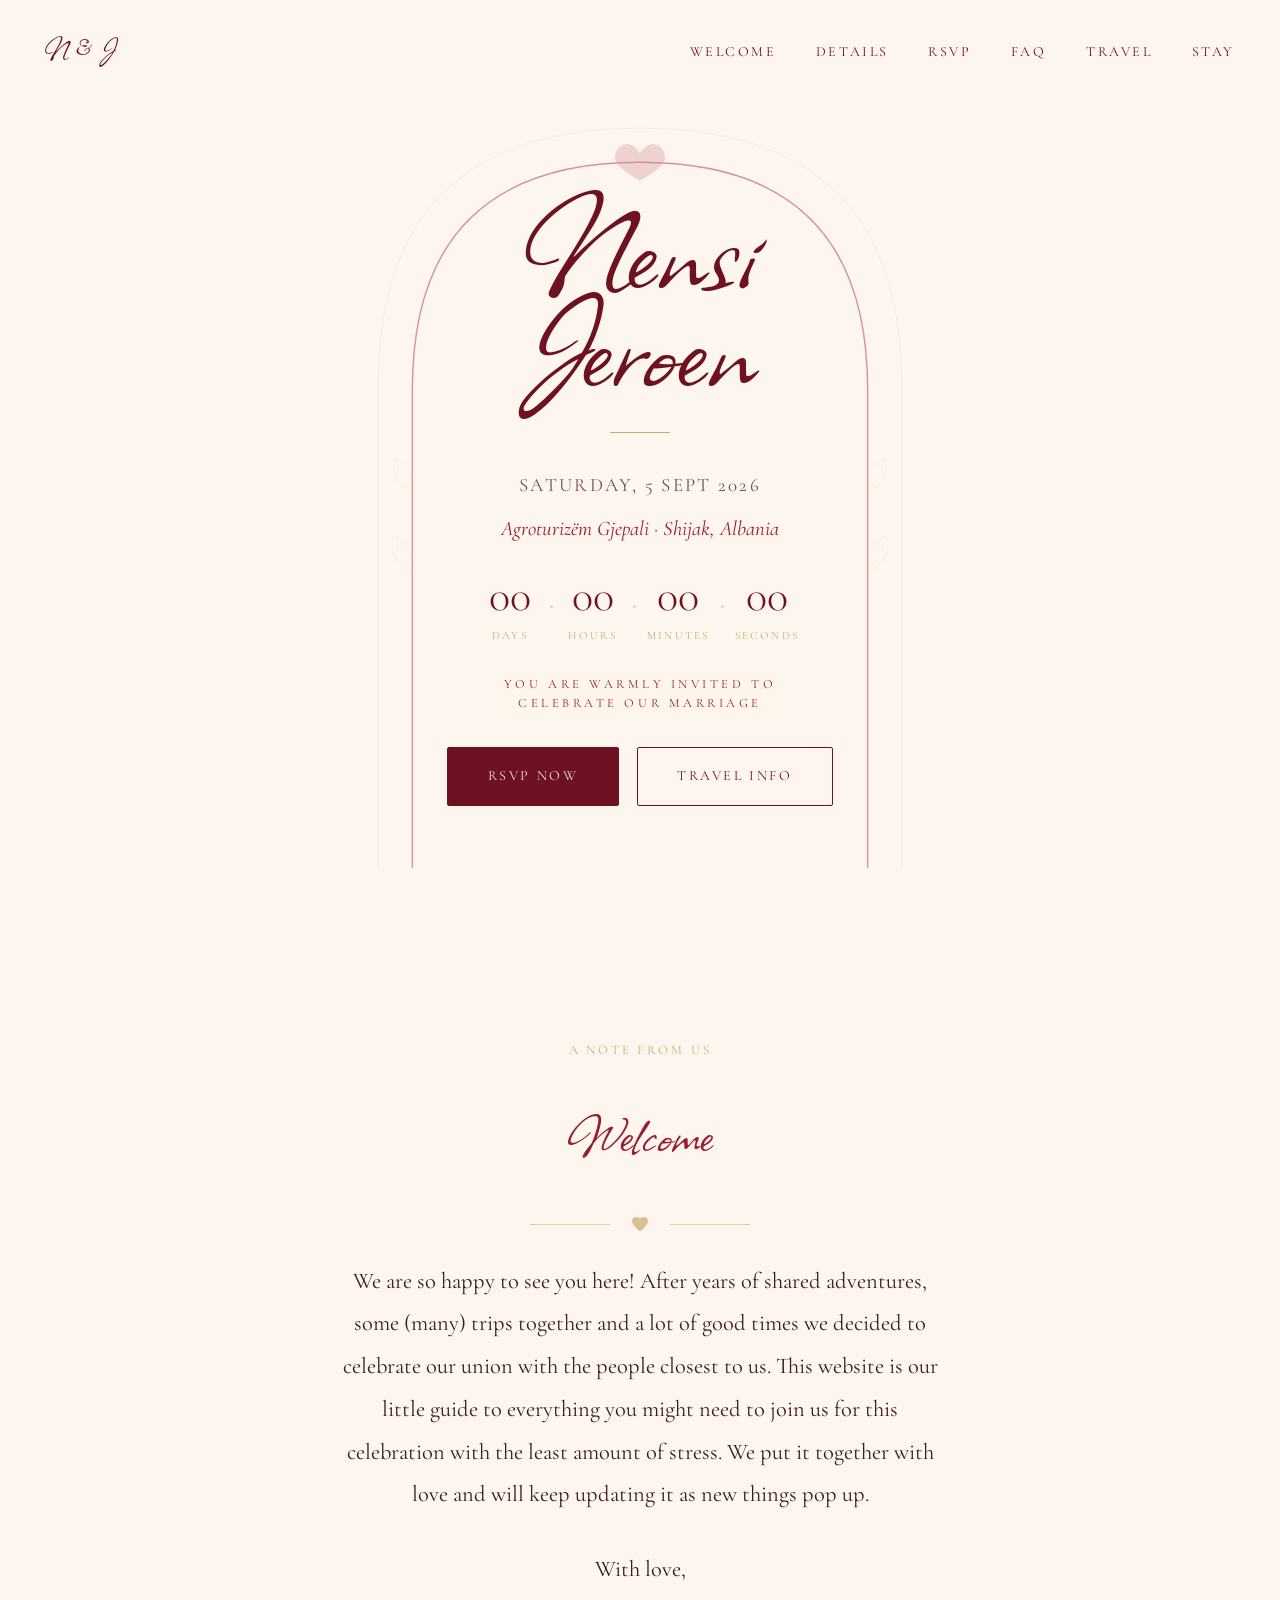
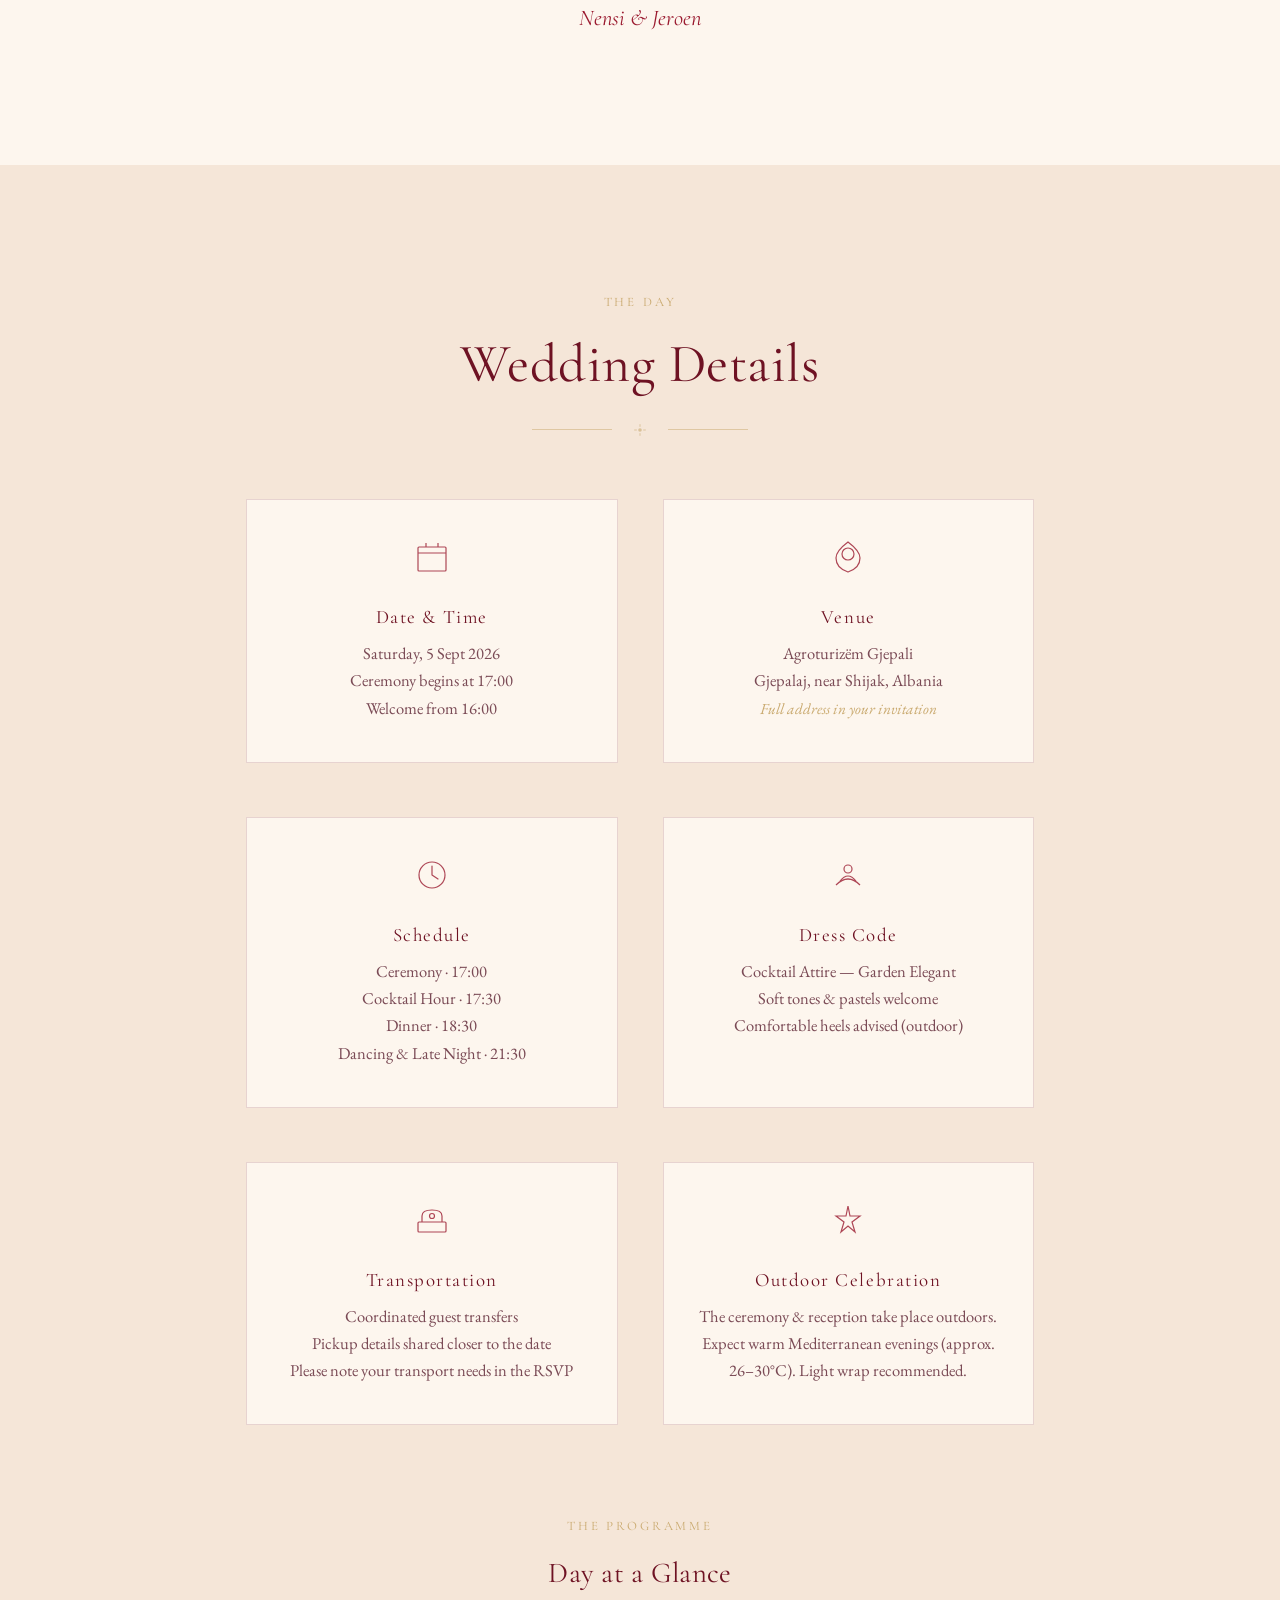
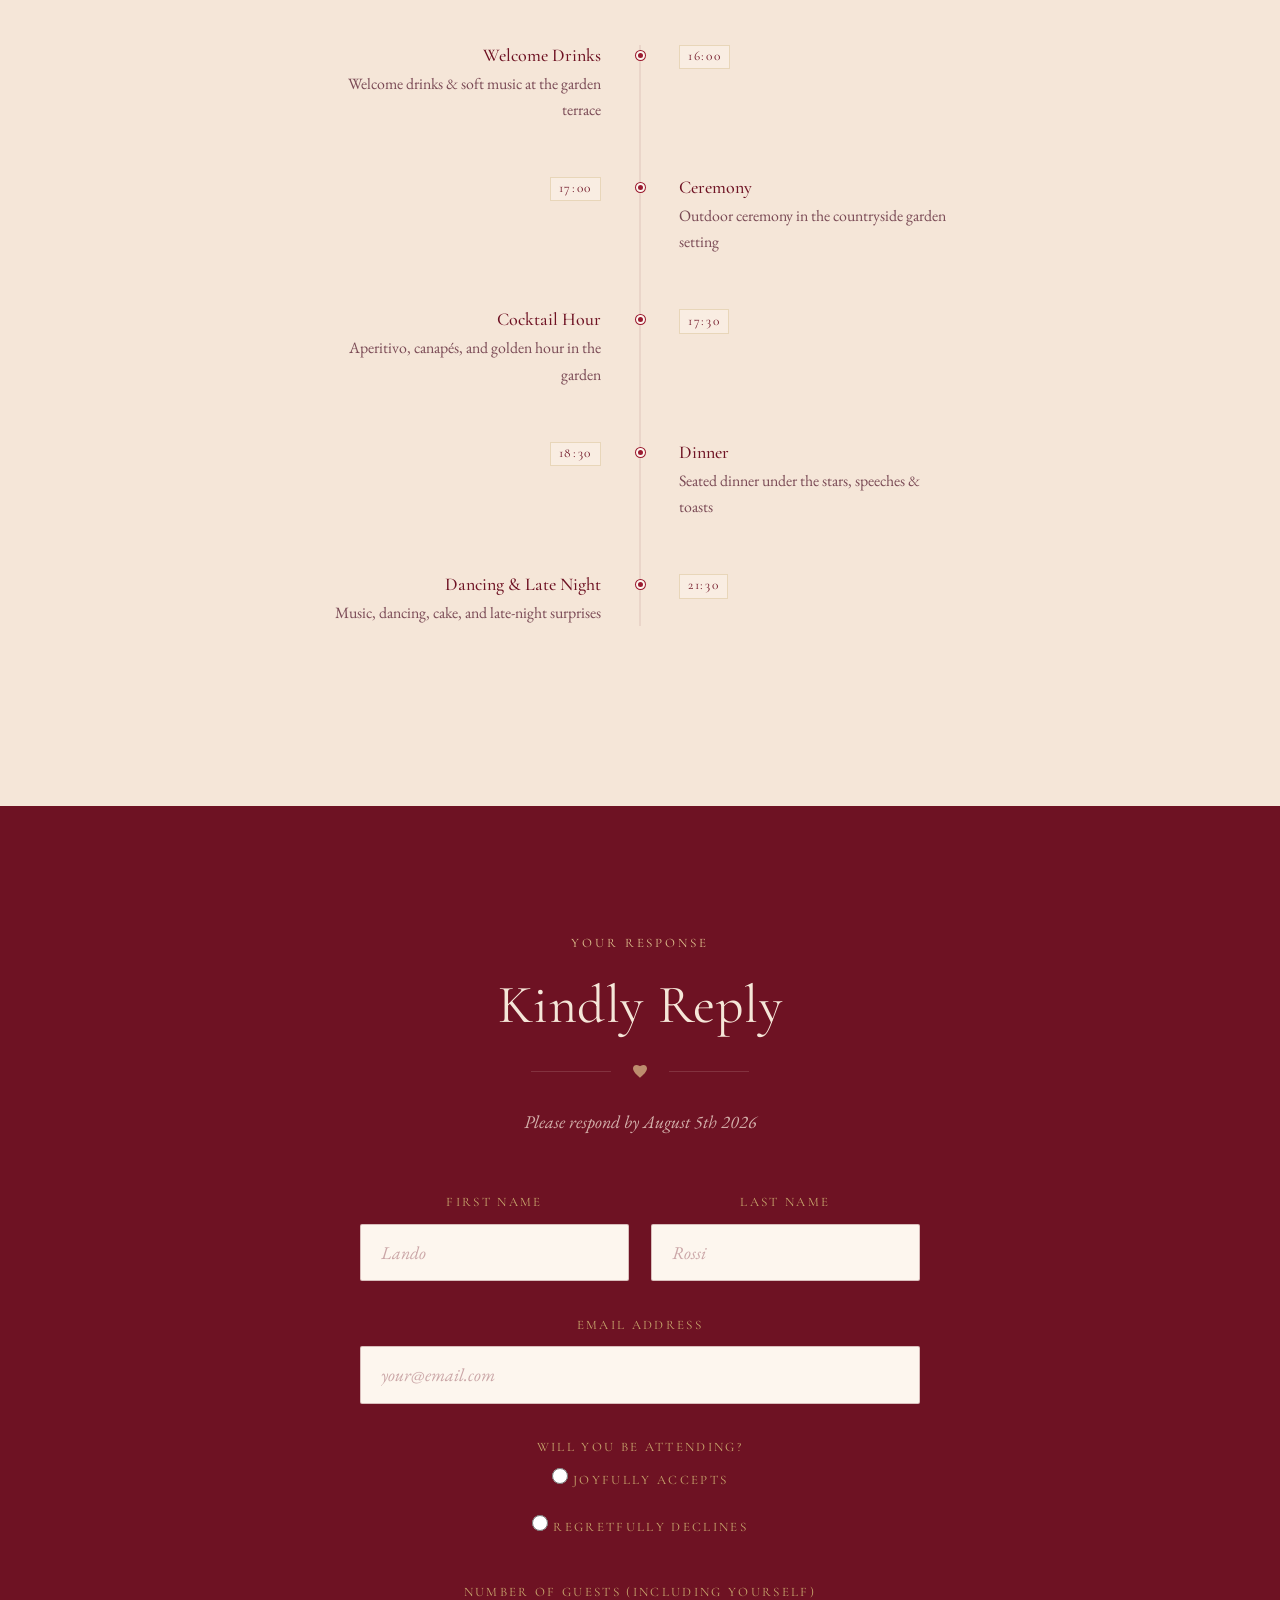
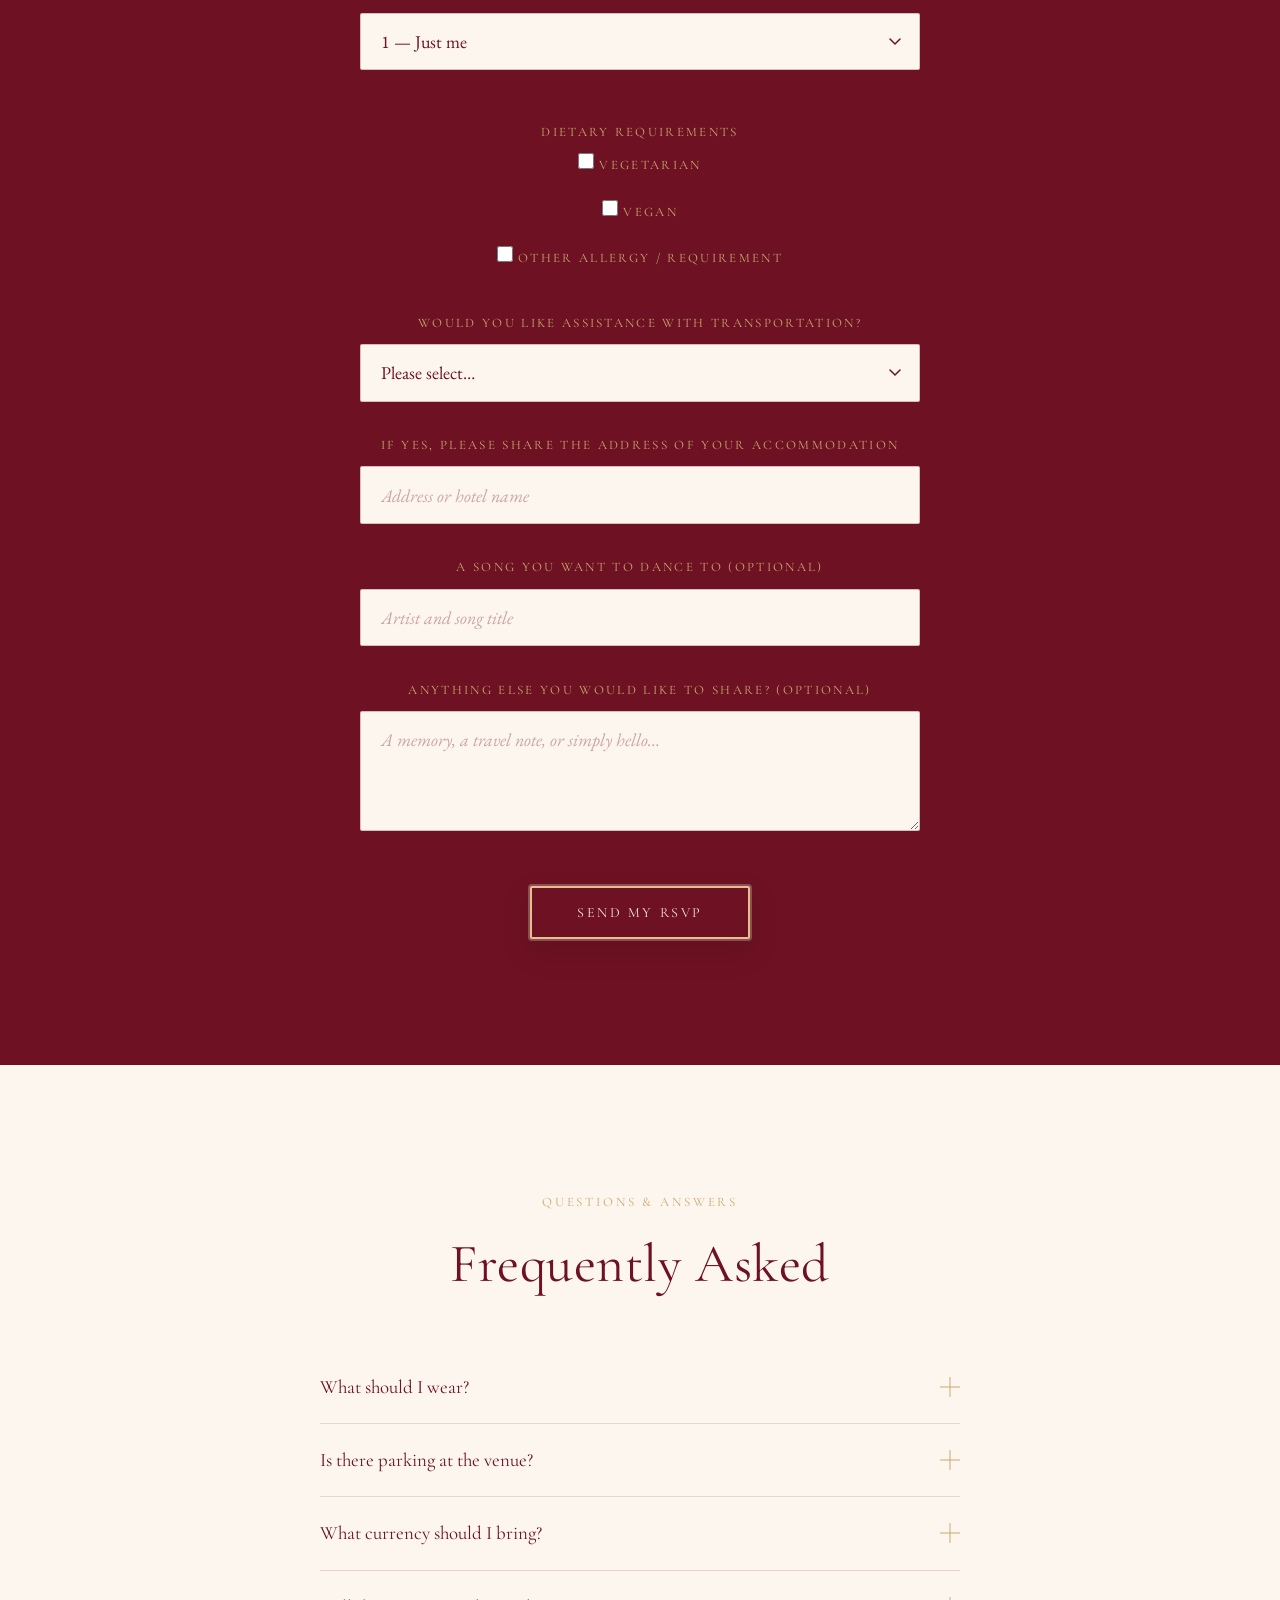
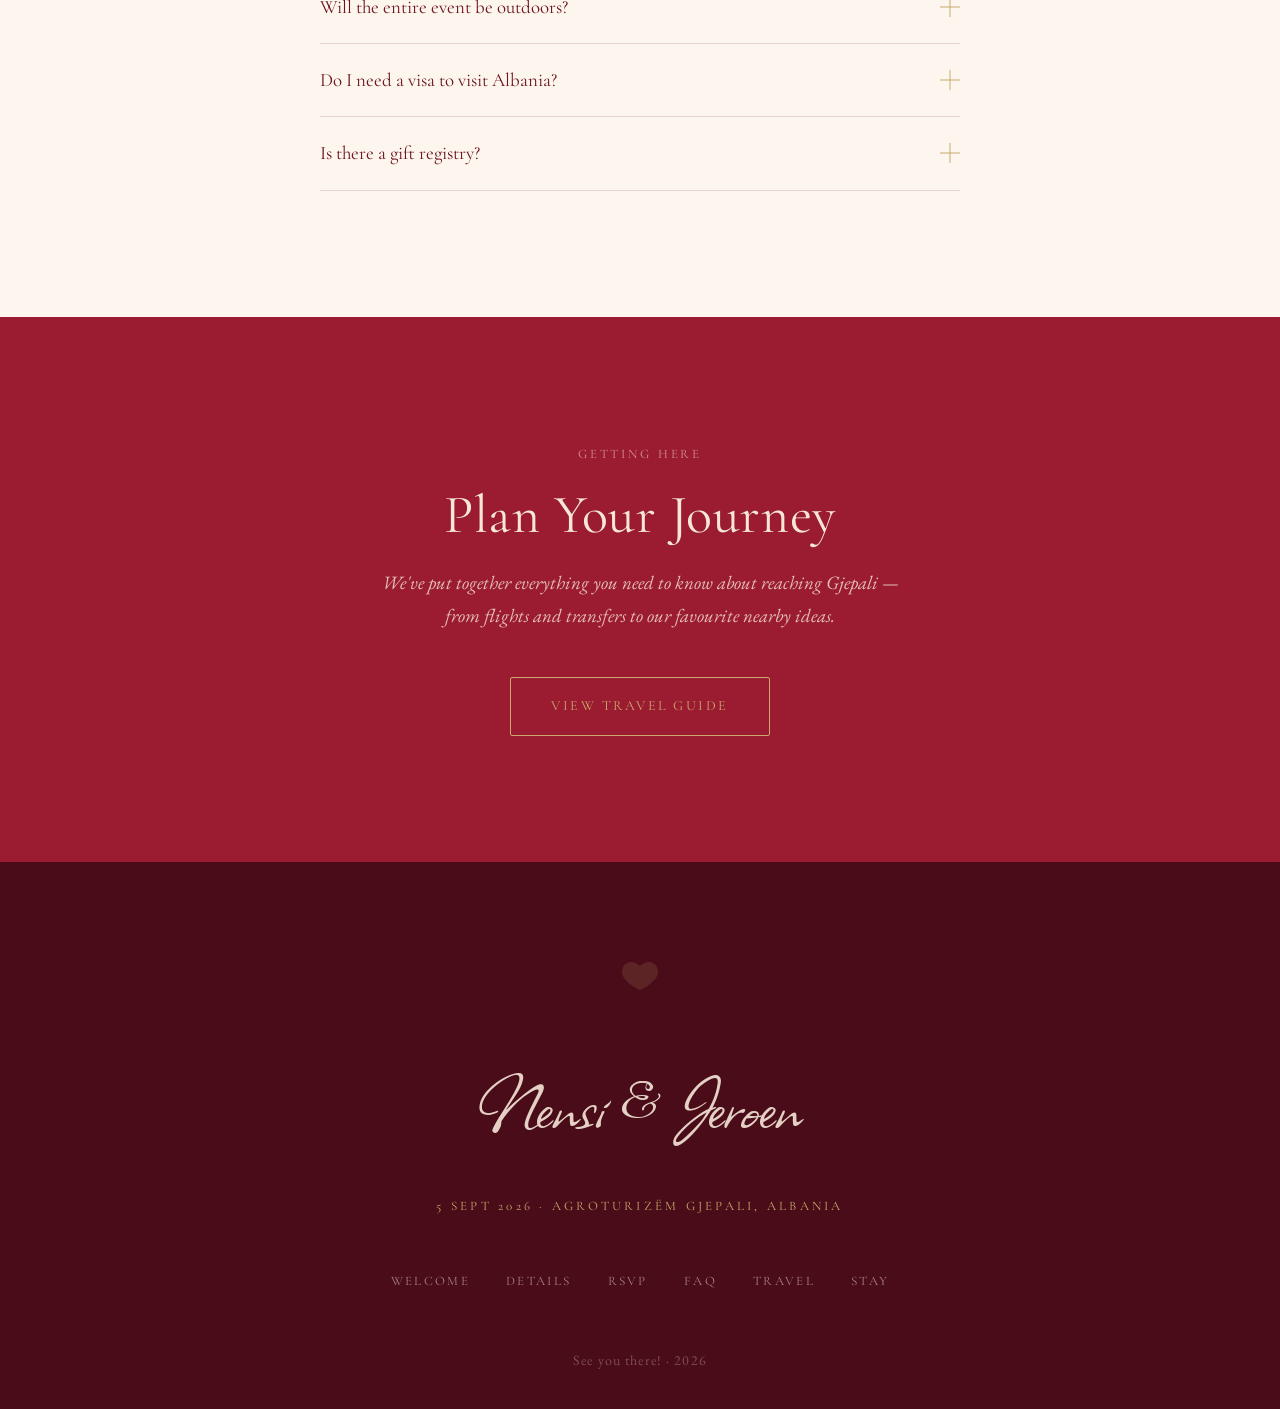
==== index.html @ d5e6b6dd "form changes" ====
<!DOCTYPE html>
<html lang="en">
<head>
  <meta charset="UTF-8">
  <meta name="viewport" content="width=device-width, initial-scale=1.0">
  <title>Nensi & Jeroen — 5 Sept 2026 · Agroturizëm Gjepali, Albania</title>
  <meta name="description" content="Join us to celebrate the wedding of Nensi and Jeroen at Agroturizëm Gjepali in Albania.">
  <link rel="stylesheet" href="styles/main.css">
  <link rel="preconnect" href="https://fonts.googleapis.com">
  <link rel="preconnect" href="https://fonts.gstatic.com" crossorigin>
</head>
<body>

  <!-- ======================================================
       NAVIGATION
  ====================================================== -->
  <nav class="site-nav" role="navigation" aria-label="Main navigation">
    <a href="#hero" class="nav-monogram" aria-label="Home">N & J</a>
    <ul class="nav-links">
      <li><a href="#welcome">Welcome</a></li>
      <li><a href="#details">Details</a></li>
      <li><a href="#rsvp">RSVP</a></li>
      <li><a href="#faq">FAQ</a></li>
      <li><a href="pages/travel.html">Travel</a></li>
      <li><a href="pages/accommodation.html">Stay</a></li>
    </ul>
    <button class="nav-toggle" aria-label="Toggle menu" aria-expanded="false">
      <span></span><span></span><span></span>
    </button>
  </nav>


  <!-- ======================================================
       HERO
  ====================================================== -->
  <section class="hero" id="hero">
    <!-- Arch SVG -->
    <svg class="hero-arch" viewBox="0 0 520 680" fill="none" xmlns="http://www.w3.org/2000/svg" aria-hidden="true">
      <path d="M60 680 L60 260 Q60 60 260 60 Q460 60 460 260 L460 680" stroke="#9B1B30" stroke-width="1.2" fill="none"/>
      <path d="M30 680 L30 255 Q30 30 260 30 Q490 30 490 255 L490 680" stroke="#C9A96E" stroke-width="0.6" fill="none" opacity="0.4"/>
      <!-- small hearts -->
      <g opacity="0.35" fill="#9B1B30">
        <path d="M260 52 C260 52 255 44 249 44 C243 44 238 49.5 238 55.5 C238 65 260 76 260 76 C260 76 282 65 282 55.5 C282 49.5 277 44 271 44 C265 44 260 52 260 52Z"/>
      </g>
      <!-- leaf accents -->
      <g opacity="0.2" stroke="#C9A96E" stroke-width="0.8" fill="none">
        <path d="M60 350 Q40 340 45 320 Q65 330 60 350Z"/>
        <path d="M460 350 Q480 340 475 320 Q455 330 460 350Z"/>
        <path d="M60 420 Q38 410 43 388 Q65 398 60 420Z"/>
        <path d="M460 420 Q482 410 477 388 Q455 398 460 420Z"/>
      </g>
    </svg>

    <div class="hero-content">
      <h1 class="hero-names">
        <span>Nensi</span>
        <span>Jeroen</span>
      </h1>

      <div class="hero-divider"></div>

      <p class="hero-date">Saturday, 5 Sept 2026</p>
      <p class="hero-location">Agroturizëm Gjepali · Shijak, Albania</p>

      <div class="countdown" aria-label="Countdown to wedding">
        <div class="countdown-unit">
          <span class="countdown-number" id="cd-days">--</span>
          <span class="countdown-label">Days</span>
        </div>
        <span class="countdown-sep" aria-hidden="true">·</span>
        <div class="countdown-unit">
          <span class="countdown-number" id="cd-hours">--</span>
          <span class="countdown-label">Hours</span>
        </div>
        <span class="countdown-sep" aria-hidden="true">·</span>
        <div class="countdown-unit">
          <span class="countdown-number" id="cd-minutes">--</span>
          <span class="countdown-label">Minutes</span>
        </div>
        <span class="countdown-sep" aria-hidden="true">·</span>
        <div class="countdown-unit">
          <span class="countdown-number" id="cd-seconds">--</span>
          <span class="countdown-label">Seconds</span>
        </div>
      </div>

      <p class="hero-eyebrow hero-invitation">You are warmly invited to<br>celebrate our marriage</p>

      <div class="btn-group">
        <a href="#rsvp" class="btn btn--primary">RSVP Now</a>
        <a href="pages/travel.html" class="btn">Travel Info</a>
      </div>
    </div>
  </section>


  <!-- ======================================================
       WELCOME
  ====================================================== -->
  <section class="section centered" id="welcome">
    <div class="container">
      <div class="fade-in">
        <span class="section-label">A note from us</span>
        <span class="welcome-script">Welcome</span>

        <div class="ornament-divider" aria-hidden="true">
          <span class="ornament-line"></span>
          <svg class="ornament-icon" width="16" height="16" viewBox="0 0 16 16" fill="currentColor">
            <path d="M8 1.5C8 1.5 6.5 0 4 0C1.5 0 0 2 0 4C0 8.5 8 14.5 8 14.5C8 14.5 16 8.5 16 4C16 2 14.5 0 12 0C9.5 0 8 1.5 8 1.5Z"/>
          </svg>
          <span class="ornament-line"></span>
        </div>

        <p class="welcome-text">
          We are so happy to see you here! After years of shared adventures, some (many) trips together and a lot of good times we decided to celebrate our union with the people closest to us. This website is our little guide to everything you might need to join us for this celebration with the least amount of stress. We put it together with love and will keep updating it as new things pop up.
        </p>
        <p class="welcome-signoff">
          With love,
        </p>
        <p class="welcome-signature">
          Nensi & Jeroen
        </p>
      </div>
    </div>
  </section>


  <!-- ======================================================
       WEDDING DETAILS
  ====================================================== -->
  <section class="section section--ivory" id="details">
    <div class="container">
      <div class="centered fade-in section-heading">
        <span class="section-label">The Day</span>
        <h2>Wedding Details</h2>
        <div class="ornament-divider" aria-hidden="true">
          <span class="ornament-line"></span>
          <svg class="ornament-icon" width="12" height="12" viewBox="0 0 20 20" fill="currentColor" style="opacity:0.6">
            <circle cx="10" cy="10" r="3"/>
            <path d="M10 1 L10 4 M10 16 L10 19 M1 10 L4 10 M16 10 L19 10" stroke="currentColor" stroke-width="1.5" fill="none" stroke-linecap="round"/>
          </svg>
          <span class="ornament-line"></span>
        </div>
      </div>

      <!-- Detail Cards -->
      <div class="details-grid fade-in">

        <div class="detail-card">
          <svg class="detail-icon" width="36" height="36" viewBox="0 0 36 36" fill="none" stroke="currentColor" stroke-width="1.2" aria-hidden="true">
            <rect x="4" y="8" width="28" height="24" rx="1"/>
            <path d="M4 14h28M12 4v4M24 4v4"/>
          </svg>
          <h3>Date & Time</h3>
          <p>Saturday, 5 Sept 2026<br>Ceremony begins at 17:00<br>Welcome from 16:00</p>
        </div>

        <div class="detail-card">
          <svg class="detail-icon" width="36" height="36" viewBox="0 0 36 36" fill="none" stroke="currentColor" stroke-width="1.2" aria-hidden="true">
            <circle cx="18" cy="15" r="6"/>
            <path d="M18 3 Q30 12 30 19 Q30 29 18 33 Q6 29 6 19 Q6 12 18 3Z"/>
          </svg>
          <h3>Venue</h3>
          <p>Agroturizëm Gjepali<br>Gjepalaj, near Shijak, Albania<br><em style="font-size:0.85rem; color:var(--gold)">Full address in your invitation</em></p>
        </div>

        <div class="detail-card">
          <svg class="detail-icon" width="36" height="36" viewBox="0 0 36 36" fill="none" stroke="currentColor" stroke-width="1.2" aria-hidden="true">
            <circle cx="18" cy="18" r="13"/>
            <path d="M18 9 L18 18 L24 22" stroke-linecap="round" stroke-linejoin="round"/>
          </svg>
          <h3>Schedule</h3>
          <p>Ceremony · 17:00<br>Cocktail Hour · 17:30<br>Dinner · 18:30<br>Dancing & Late Night · 21:30</p>
        </div>

        <div class="detail-card">
          <svg class="detail-icon" width="36" height="36" viewBox="0 0 36 36" fill="none" stroke="currentColor" stroke-width="1.2" aria-hidden="true">
            <path d="M6 28 Q18 16 30 28"/>
            <path d="M10 24 Q18 14 26 24"/>
            <circle cx="18" cy="12" r="4"/>
          </svg>
          <h3>Dress Code</h3>
          <p>Cocktail Attire — Garden Elegant<br>Soft tones & pastels welcome<br>Comfortable heels advised (outdoor)</p>
        </div>

        <div class="detail-card">
          <svg class="detail-icon" width="36" height="36" viewBox="0 0 36 36" fill="none" stroke="currentColor" stroke-width="1.2" aria-hidden="true">
            <rect x="4" y="20" width="28" height="10" rx="1"/>
            <path d="M8 20 L8 14 Q8 8 18 8 Q28 8 28 14 L28 20"/>
            <circle cx="18" cy="14" r="2.5"/>
          </svg>
          <h3>Transportation</h3>
          <p>Coordinated guest transfers<br>Pickup details shared closer to the date<br>Please note your transport needs in the RSVP</p>
        </div>

        <div class="detail-card">
          <svg class="detail-icon" width="36" height="36" viewBox="0 0 36 36" fill="none" stroke="currentColor" stroke-width="1.2" aria-hidden="true">
            <path d="M18 4 L20 14 L30 14 L22 20 L25 30 L18 24 L11 30 L14 20 L6 14 L16 14Z"/>
          </svg>
          <h3>Outdoor Celebration</h3>
          <p>The ceremony & reception take place outdoors. Expect warm Mediterranean evenings (approx. 26–30°C). Light wrap recommended.</p>
        </div>

      </div>

      <!-- Timeline -->
      <div class="fade-in" style="margin-top: 5rem;">
        <div class="centered" style="margin-bottom: 1rem;">
          <span class="section-label">The Programme</span>
          <h3 style="font-size: 1.6rem;">Day at a Glance</h3>
        </div>

        <div class="timeline">
          <div class="timeline-item timeline-item--left">
            <div class="timeline-body">
              <p class="timeline-event">Welcome Drinks</p>
              <p class="timeline-desc">Welcome drinks & soft music at the garden terrace</p>
            </div>
            <div class="timeline-dot" aria-hidden="true"></div>
            <time class="timeline-time" datetime="16:00">16:00</time>
          </div>

          <div class="timeline-item timeline-item--right">
            <time class="timeline-time" datetime="17:00">17:00</time>
            <div class="timeline-dot" aria-hidden="true"></div>
            <div class="timeline-body">
              <p class="timeline-event">Ceremony</p>
              <p class="timeline-desc">Outdoor ceremony in the countryside garden setting</p>
            </div>
          </div>

          <div class="timeline-item timeline-item--left">
            <div class="timeline-body">
              <p class="timeline-event">Cocktail Hour</p>
              <p class="timeline-desc">Aperitivo, canapés, and golden hour in the garden</p>
            </div>
            <div class="timeline-dot" aria-hidden="true"></div>
            <time class="timeline-time" datetime="17:30">17:30</time>
          </div>

          <div class="timeline-item timeline-item--right">
            <time class="timeline-time" datetime="18:30">18:30</time>
            <div class="timeline-dot" aria-hidden="true"></div>
            <div class="timeline-body">
              <p class="timeline-event">Dinner</p>
              <p class="timeline-desc">Seated dinner under the stars, speeches & toasts</p>
            </div>
          </div>

          <div class="timeline-item timeline-item--left">
            <div class="timeline-body">
              <p class="timeline-event">Dancing & Late Night</p>
              <p class="timeline-desc">Music, dancing, cake, and late-night surprises</p>
            </div>
            <div class="timeline-dot" aria-hidden="true"></div>
            <time class="timeline-time" datetime="21:30">21:30</time>
          </div>
        </div>
      </div>
    </div>
  </section>


  <!-- ======================================================
       RSVP
  ====================================================== -->
  <section class="section section--wine centered" id="rsvp">
    <div class="container">
      <div class="fade-in">
        <span class="section-label">Your Response</span>
        <h2 style="color:var(--champagne); font-size: clamp(1.9rem, 5vw, 3rem);">Kindly Reply</h2>
        <div class="ornament-divider" aria-hidden="true">
          <span class="ornament-line" style="background:rgba(245,230,216,0.3)"></span>
          <svg class="ornament-icon" style="color:var(--gold-light)" width="14" height="14" viewBox="0 0 16 16" fill="currentColor">
            <path d="M8 1.5C8 1.5 6.5 0 4 0C1.5 0 0 2 0 4C0 8.5 8 14.5 8 14.5C8 14.5 16 8.5 16 4C16 2 14.5 0 12 0C9.5 0 8 1.5 8 1.5Z"/>
          </svg>
          <span class="ornament-line" style="background:rgba(245,230,216,0.3)"></span>
        </div>
        <p style="color:rgba(245,230,216,0.75); font-style:italic; margin-bottom: 0.5rem;">Please respond by August 5th 2026</p>
      </div>

      <form class="rsvp-form" id="rsvp-form" name="rsvp" method="POST" action="/" data-netlify="true" netlify-honeypot="bot-field" novalidate>
        <input type="hidden" name="form-name" value="rsvp">
        <p class="visually-hidden" aria-hidden="true">
          <label>Do not fill this out if you are human: <input name="bot-field" tabindex="-1" autocomplete="off"></label>
        </p>

        <div class="form-row fade-in">
          <div class="form-group">
            <label for="first-name">First Name</label>
            <input class="form-control" type="text" id="first-name" name="first_name" placeholder="Lando" required>
          </div>
          <div class="form-group">
            <label for="last-name">Last Name</label>
            <input class="form-control" type="text" id="last-name" name="last_name" placeholder="Rossi" required>
          </div>
        </div>

        <div class="form-group fade-in">
          <label for="email">Email Address</label>
          <input class="form-control" type="email" id="email" name="email" placeholder="your@email.com" required>
        </div>

        <div class="form-group fade-in">
          <label>Will you be attending?</label>
          <div class="radio-group">
            <label class="radio-label">
              <input type="radio" name="attendance" value="yes" required>
              Joyfully accepts
            </label>
            <label class="radio-label">
              <input type="radio" name="attendance" value="no">
              Regretfully declines
            </label>
          </div>
        </div>

        <div class="form-group fade-in">
          <label for="guests">Number of Guests (including yourself)</label>
          <select class="form-control" id="guests" name="guests">
            <option value="1">1 — Just me</option>
            <option value="2">2 — Myself plus one</option>
            <option value="3">3 guests</option>
            <option value="4">4 guests</option>
            <option value="5">5 guests</option>
            <option value="6">6 guests</option>
          </select>
          <div class="conditional-fields" id="additional-guests" aria-live="polite">
            <div class="conditional-field" data-additional-guest="1" hidden>
              <label for="additional-guest-1">Additional Guest 1 Name</label>
              <input class="form-control" type="text" id="additional-guest-1" name="additional_guest_1" placeholder="Guest 1 full name" disabled>
            </div>
            <div class="conditional-field" data-additional-guest="2" hidden>
              <label for="additional-guest-2">Additional Guest 2 Name</label>
              <input class="form-control" type="text" id="additional-guest-2" name="additional_guest_2" placeholder="Guest 2 full name" disabled>
            </div>
            <div class="conditional-field" data-additional-guest="3" hidden>
              <label for="additional-guest-3">Additional Guest 3 Name</label>
              <input class="form-control" type="text" id="additional-guest-3" name="additional_guest_3" placeholder="Guest 3 full name" disabled>
            </div>
            <div class="conditional-field" data-additional-guest="4" hidden>
              <label for="additional-guest-4">Additional Guest 4 Name</label>
              <input class="form-control" type="text" id="additional-guest-4" name="additional_guest_4" placeholder="Guest 4 full name" disabled>
            </div>
            <div class="conditional-field" data-additional-guest="5" hidden>
              <label for="additional-guest-5">Additional Guest 5 Name</label>
              <input class="form-control" type="text" id="additional-guest-5" name="additional_guest_5" placeholder="Guest 5 full name" disabled>
            </div>
          </div>
        </div>

        <div class="form-group fade-in">
          <label>Dietary Requirements</label>
          <div class="checkbox-group">
            <label class="checkbox-label">
              <input type="checkbox" name="diet" value="vegetarian">
              Vegetarian
            </label>
            <label class="checkbox-label">
              <input type="checkbox" name="diet" value="vegan">
              Vegan
            </label>
            <label class="checkbox-label">
              <input type="checkbox" name="diet" value="other">
              Other allergy / requirement
            </label>
          </div>
          <div class="conditional-fields" id="diet-other-details" hidden>
            <label for="diet-other">Please specify</label>
            <input class="form-control" type="text" id="diet-other" name="diet_other" placeholder="Tell us what we should know" disabled>
          </div>
        </div>

        <div class="form-group fade-in">
          <label for="transport">Would you like assistance with transportation?</label>
          <select class="form-control" id="transport" name="transport">
            <option value="">Please select…</option>
            <option value="yes_both">Yes — both ways</option>
            <option value="yes_to">To venue only</option>
            <option value="yes_from">From venue only</option>
            <option value="no">No, I'll arrange my own</option>
          </select>
        </div>

        <div class="form-group fade-in">
          <label for="accommodation">If Yes, please share the address of your accommodation</label>
          <input class="form-control" type="text" id="accommodation" name="accommodation" placeholder="Address or hotel name">
        </div>

        <div class="form-group fade-in">
          <label for="song-request">A song you want to dance to (optional)</label>
          <input class="form-control" type="text" id="song-request" name="song_request" placeholder="Artist and song title">
        </div>

        <div class="form-group fade-in">
          <label for="message">Anything else you would like to share? (optional)</label>
          <textarea class="form-control" id="message" name="message" placeholder="A memory, a travel note, or simply hello…"></textarea>
        </div>

        <div class="form-submit fade-in">
          <button type="submit" class="btn btn--primary rsvp-submit-button" style="min-width: 220px;">Send My RSVP</button>
        </div>

      </form>

      <!-- Success state -->
      <div class="form-success" id="rsvp-success">
        <span class="script-heading" style="font-size:3rem; display:block; margin-bottom:0.5rem; color:var(--champagne);">Thank you</span>
        <p id="rsvp-success-message" style="color:rgba(245,230,216,0.8); font-size:1.1rem;">We've received your RSVP and cannot wait to celebrate with you. See you in September!</p>
        <div class="ornament-divider" aria-hidden="true" style="margin-top:1.5rem;">
          <span class="ornament-line" style="background:rgba(245,230,216,0.3)"></span>
          <svg style="color:var(--gold-light)" width="14" height="14" viewBox="0 0 16 16" fill="currentColor">
            <path d="M8 1.5C8 1.5 6.5 0 4 0C1.5 0 0 2 0 4C0 8.5 8 14.5 8 14.5C8 14.5 16 8.5 16 4C16 2 14.5 0 12 0C9.5 0 8 1.5 8 1.5Z"/>
          </svg>
          <span class="ornament-line" style="background:rgba(245,230,216,0.3)"></span>
        </div>
      </div>

    </div>
  </section>


  <!-- ======================================================
       FAQ
  ====================================================== -->
  <section class="section centered" id="faq">
    <div class="container">
      <div class="fade-in section-heading">
        <span class="section-label">Questions & Answers</span>
        <h2>Frequently Asked</h2>
      </div>

      <div class="faq-list fade-in" style="text-align:left;">

        <div class="faq-item">
          <button class="faq-question" aria-expanded="false">
            What should I wear?
            <span class="faq-icon" aria-hidden="true"></span>
          </button>
          <div class="faq-answer" aria-hidden="true">
            <p class="faq-answer-inner">
              We want everyone to feel comfortable and like themselves, so please wear whatever makes you happy! Most of the celebration will be outdoors on <strong>grass</strong>, so we recommend keeping that in mind when choosing your outfit and shoes.
            </p>
          </div>
        </div>

        <div class="faq-item">
          <button class="faq-question" aria-expanded="false">
            Is there parking at the venue?
            <span class="faq-icon" aria-hidden="true"></span>
          </button>
          <div class="faq-answer" aria-hidden="true">
            <p class="faq-answer-inner">
              Agroturizem Gjepali is located just outside the city, with plenty of space and easy parking available for anyone planning to drive. If you'd rather relax and fully enjoy the celebration without worrying about transportation, simply share where you'll be staying and we'll be happy to help coordinate transport for you.
            </p>
          </div>
        </div>

        <div class="faq-item">
          <button class="faq-question" aria-expanded="false">
            What currency should I bring?
            <span class="faq-icon" aria-hidden="true"></span>
          </button>
          <div class="faq-answer" aria-hidden="true">
            <p class="faq-answer-inner">
              Albania uses the Albanian Lek (ALL). Euros are accepted in many tourist-facing places, but Lek is preferred and usually simpler. Cards are common in hotels and larger restaurants in Durrës and Tirana, while smaller places may prefer cash.
            </p>
          </div>
        </div>

        <div class="faq-item">
          <button class="faq-question" aria-expanded="false">
            Will the entire event be outdoors?
            <span class="faq-icon" aria-hidden="true"></span>
          </button>
          <div class="faq-answer" aria-hidden="true">
            <p class="faq-answer-inner">
              If the weather allows it, the entire event will be held outdoors. In September, evenings are usually warm, but we recommend bringing a light layer.
            </p>
          </div>
        </div>

        <div class="faq-item">
          <button class="faq-question" aria-expanded="false">
            Do I need a visa to visit Albania?
            <span class="faq-icon" aria-hidden="true"></span>
          </button>
          <div class="faq-answer" aria-hidden="true">
            <p class="faq-answer-inner">
              Citizens of EU countries, the UK, the US, Canada, Australia, and many others do not require a visa for short stays in Albania. We recommend checking your country's specific requirements with the Albanian embassy or a reputable travel resource. Visit our <a href="pages/travel.html">travel page</a> for more practical guidance.
            </p>
          </div>
        </div>

        <div class="faq-item">
          <button class="faq-question" aria-expanded="false">
            Is there a gift registry?
            <span class="faq-icon" aria-hidden="true"></span>
          </button>
          <div class="faq-answer" aria-hidden="true">
            <p class="faq-answer-inner">
              Your presence truly is the greatest gift we could ask for, and we are so grateful that you are willing to travel to join us on our day. If you would like to give something, any contribution would go toward our honeymoon to New Zealand. You can use our IBAN: [IBAN to add].
            </p>
          </div>
        </div>

      </div>
    </div>
  </section>


  <!-- ======================================================
       TRAVEL TEASER
  ====================================================== -->
  <section class="section section--pomegranate centered">
    <div class="container fade-in">
      <span class="section-label" style="color:rgba(245,230,216,0.6)">Getting Here</span>
      <h2 style="color:var(--champagne); font-size: clamp(1.9rem, 5vw, 3rem); margin-bottom: 1rem;">Plan Your Journey</h2>
      <p style="color:rgba(245,230,216,0.8); max-width:520px; margin:0 auto 2.5rem; font-style:italic; font-size:1.05rem;">
        We've put together everything you need to know about reaching Gjepali — from flights and transfers to our favourite nearby ideas.
      </p>

      <a href="pages/travel.html" class="btn btn--gold">View Travel Guide</a>
    </div>
  </section>


  <!-- ======================================================
       FOOTER
  ====================================================== -->
  <footer class="site-footer" role="contentinfo">
    <!-- Ornament -->
    <svg class="footer-ornament" width="60" height="60" viewBox="0 0 60 60" fill="none" xmlns="http://www.w3.org/2000/svg" aria-hidden="true">
      <path d="M30 14C30 14 26 10 21 10C16 10 12 14.5 12 20C12 30 30 38 30 38C30 38 48 30 48 20C48 14.5 44 10 39 10C34 10 30 14 30 14Z" fill="currentColor" opacity="0.5"/>
    </svg>

    <p class="footer-names">Nensi & Jeroen</p>
    <p class="footer-date">5 Sept 2026 · Agroturizëm Gjepali, Albania</p>

    <ul class="footer-links">
      <li><a href="#welcome">Welcome</a></li>
      <li><a href="#details">Details</a></li>
      <li><a href="#rsvp">RSVP</a></li>
      <li><a href="#faq">FAQ</a></li>
      <li><a href="pages/travel.html">Travel</a></li>
      <li><a href="pages/accommodation.html">Stay</a></li>
    </ul>

    <p class="footer-copy">See you there! &middot; 2026</p>
  </footer>

  <script src="scripts/main.js"></script>
</body>
</html>
---- styles/main.css ----
/* ============================================================
   WEDDING WEBSITE — MAIN STYLESHEET
   Warm European Editorial Luxury
   ============================================================ */

/* --- Google Fonts Import --- */
@import url('https://fonts.googleapis.com/css2?family=Cormorant+Garamond:ital,wght@0,300;0,400;0,500;0,600;1,300;1,400;1,500&family=EB+Garamond:ital,wght@0,400;0,500;1,400&family=Allison&family=Great+Vibes&display=swap');

/* --- CSS Variables --- */
:root {
  --pomegranate:    #9B1B30;
  --apricot:        #FF9E61;
  --champagne:      #F5E6D8;
  --champagne-dark: #EDD4BE;
  --wine:           #6E1223;
  --wine-deep:      #4A0C18;
  --gold:           #C9A96E;
  --gold-light:     #DFC28E;
  --cream:          #FDF6EE;
  --text-body:      #3D1A22;
  --text-muted:     #7A4A55;
  --divider:        rgba(110, 18, 35, 0.15);

  --font-script:    'Allison', 'Great Vibes', cursive;
  --font-serif:     'Cormorant Garamond', 'EB Garamond', Georgia, serif;
  --font-body:      'EB Garamond', 'Cormorant Garamond', Georgia, serif;

  --max-width:      860px;
  --section-pad:    7rem 2rem;
  --radius-soft:    2px;

  --transition:     all 0.35s cubic-bezier(0.4, 0, 0.2, 1);
}

/* --- Reset & Base --- */
*, *::before, *::after {
  box-sizing: border-box;
  margin: 0;
  padding: 0;
}

html {
  scroll-behavior: smooth;
  font-size: 18px;
}

body {
  font-family: var(--font-body);
  background-color: var(--cream);
  color: var(--text-body);
  line-height: 1.75;
  -webkit-font-smoothing: antialiased;
  overflow-x: hidden;
}

img { max-width: 100%; display: block; }

[hidden] {
  display: none !important;
}

a {
  color: var(--pomegranate);
  text-decoration: none;
  transition: var(--transition);
}
a:hover { color: var(--wine); }

/* --- Scrollbar --- */
::-webkit-scrollbar { width: 6px; }
::-webkit-scrollbar-track { background: var(--champagne); }
::-webkit-scrollbar-thumb { background: var(--gold); border-radius: 3px; }

/* ============================================================
   TYPOGRAPHY
   ============================================================ */

h1, h2, h3, h4, h5 {
  font-family: var(--font-serif);
  font-weight: 400;
  color: var(--wine);
  line-height: 1.2;
  letter-spacing: 0.01em;
}

.script-heading {
  font-family: var(--font-script);
  font-weight: 400;
  color: var(--pomegranate);
  line-height: 1.1;
}

.section-label {
  font-family: var(--font-serif);
  font-size: 0.72rem;
  letter-spacing: 0.22em;
  text-transform: uppercase;
  color: var(--gold);
  display: block;
  margin-bottom: 1rem;
}

p { margin-bottom: 1.1em; }
p:last-child { margin-bottom: 0; }

/* ============================================================
   LAYOUT
   ============================================================ */

.container {
  max-width: var(--max-width);
  margin: 0 auto;
  padding: 0 2rem;
}

.section {
  padding: var(--section-pad);
}

.section--ivory {
  background-color: var(--champagne);
}

.section--wine {
  background-color: var(--wine);
  color: var(--champagne);
}
.section--wine h1,
.section--wine h2,
.section--wine h3,
.section--wine .script-heading {
  color: var(--champagne);
}
.section--wine .section-label {
  color: var(--gold-light);
}
.section--wine p {
  color: rgba(245, 230, 216, 0.85);
}

.section--pomegranate {
  background-color: var(--pomegranate);
  color: var(--champagne);
}

.centered { text-align: center; }

.visually-hidden {
  position: absolute;
  width: 1px;
  height: 1px;
  padding: 0;
  margin: -1px;
  overflow: hidden;
  clip: rect(0, 0, 0, 0);
  white-space: nowrap;
  border: 0;
}

/* ============================================================
   NAVIGATION
   ============================================================ */

.site-nav {
  position: fixed;
  top: 0; left: 0; right: 0;
  z-index: 100;
  padding: 1.2rem 2.5rem;
  display: flex;
  align-items: center;
  justify-content: space-between;
  transition: var(--transition);
}

.site-nav.scrolled {
  background: rgba(253, 246, 238, 0.96);
  backdrop-filter: blur(8px);
  box-shadow: 0 1px 20px rgba(110, 18, 35, 0.08);
}

.nav-monogram {
  font-family: var(--font-script);
  font-size: 1.8rem;
  color: var(--wine);
  text-decoration: none;
  letter-spacing: 0.02em;
}

.nav-links {
  display: flex;
  gap: 2.2rem;
  list-style: none;
}

.nav-links a {
  font-family: var(--font-serif);
  font-size: 0.78rem;
  letter-spacing: 0.18em;
  text-transform: uppercase;
  color: var(--wine);
  text-decoration: none;
  position: relative;
  transition: var(--transition);
}

.nav-links a::after {
  content: '';
  position: absolute;
  bottom: -3px; left: 0; right: 0;
  height: 1px;
  background: var(--gold);
  transform: scaleX(0);
  transform-origin: center;
  transition: transform 0.3s ease;
}

.nav-links a:hover { color: var(--pomegranate); }
.nav-links a:hover::after { transform: scaleX(1); }

.nav-toggle {
  display: none;
  background: none;
  border: none;
  cursor: pointer;
  padding: 4px;
}

.nav-toggle span {
  display: block;
  width: 22px;
  height: 1.5px;
  background: var(--wine);
  margin: 5px 0;
  transition: var(--transition);
}

.site-nav--inverse:not(.scrolled) .nav-monogram,
.site-nav--inverse:not(.scrolled) .nav-links a {
  color: var(--champagne);
}

.site-nav--inverse:not(.scrolled) .nav-links a:hover {
  color: var(--gold-light);
}

.site-nav--inverse:not(.scrolled) .nav-toggle span {
  background: var(--champagne);
}

.site-nav--inverse:not(.scrolled) .nav-links a::after {
  background: var(--champagne);
}

/* ============================================================
   HERO SECTION
   ============================================================ */

.hero {
  min-height: 100vh;
  display: flex;
  align-items: center;
  justify-content: center;
  text-align: center;
  padding: 8rem 1.5rem 4.5rem;
  position: relative;
  overflow: hidden;
  background-color: var(--cream);
}

.hero-arch {
  position: absolute;
  top: 5.2rem; left: 50%;
  transform: translateX(-50%);
  width: min(640px, 92vw);
  max-height: calc(100svh - 7rem);
  pointer-events: none;
  opacity: 0.45;
}

.hero-content {
  position: relative;
  z-index: 2;
  max-width: min(560px, 90vw);
  padding: clamp(0.5rem, 2vw, 1.5rem);
  margin-top: clamp(1rem, 2.5vw, 1.7rem);
  animation: fadeUp 1.2s ease both;
}

.hero-eyebrow {
  font-family: var(--font-serif);
  font-size: 0.7rem;
  letter-spacing: 0.28em;
  text-transform: uppercase;
  color: var(--pomegranate);
  margin: 0 auto 1.4rem;
  display: block;
  max-width: 460px;
  line-height: 1.55;
  padding: 0.45rem 0.8rem;
  background: rgba(253, 246, 238, 0.72);
  animation: fadeUp 1s 0.2s ease both;
}

.hero-invitation {
  display: inline-block;
  max-width: 340px;
  line-height: 1.55;
  padding: 0.45rem 0.8rem;
  margin: 0 auto 1.4rem;
  background: rgba(253, 246, 238, 0.72);
  animation: fadeUp 1s 0.7s ease both;
}

.hero-names {
  font-family: var(--font-script);
  font-size: clamp(4.2rem, 12vw, 8rem);
  color: var(--wine);
  line-height: 0.68;
  margin-bottom: 0.8rem;
  animation: fadeUp 1s 0.3s ease both;
}

.hero-names span {
  display: block;
}

.hero-date {
  font-family: var(--font-serif);
  font-size: clamp(0.82rem, 2.2vw, 1.05rem);
  letter-spacing: 0.12em;
  text-transform: uppercase;
  color: var(--text-muted);
  margin: 1.4rem 0 0.5rem;
  animation: fadeUp 1s 0.4s ease both;
}

.hero-location {
  font-family: var(--font-serif);
  font-style: italic;
  font-size: 1.15rem;
  color: var(--pomegranate);
  animation: fadeUp 1s 0.45s ease both;
}

.hero-divider {
  width: 60px;
  height: 1px;
  background: var(--gold);
  margin: 2rem auto;
  animation: fadeIn 1s 0.6s ease both;
}

/* Countdown */
.countdown {
  display: flex;
  gap: clamp(0.25rem, 0.8vw, 0.5rem);
  justify-content: center;
  margin: 1.5rem auto 1.2rem;
  max-width: 340px;
  animation: fadeUp 1s 0.6s ease both;
}

.countdown-unit {
  text-align: center;
  min-width: clamp(46px, 8vw, 58px);
}

.countdown-number {
  font-family: var(--font-serif);
  font-size: clamp(1.65rem, 4.2vw, 2.45rem);
  font-weight: 300;
  color: var(--wine);
  line-height: 1;
  display: block;
}

.countdown-label {
  font-family: var(--font-serif);
  font-size: 0.62rem;
  letter-spacing: 0.2em;
  text-transform: uppercase;
  color: var(--gold);
  display: block;
  margin-top: 0.4rem;
}

.countdown-sep {
  font-family: var(--font-serif);
  font-size: 2rem;
  color: var(--divider);
  align-self: flex-start;
  margin-top: 0.2rem;
  line-height: 1.4;
}

/* CTA Buttons */
.btn-group {
  display: flex;
  gap: 1rem;
  justify-content: center;
  flex-wrap: wrap;
  animation: fadeUp 1s 0.75s ease both;
}

.btn {
  display: inline-block;
  font-family: var(--font-serif);
  font-size: 0.78rem;
  letter-spacing: 0.18em;
  text-transform: uppercase;
  padding: 0.9rem 2.2rem;
  border: 1px solid var(--wine);
  color: var(--wine);
  background: transparent;
  cursor: pointer;
  transition: var(--transition);
  text-decoration: none;
  border-radius: var(--radius-soft);
}

.btn:hover {
  background: var(--wine);
  color: var(--champagne);
}

.btn--primary {
  background: var(--wine);
  color: var(--champagne);
  border-color: var(--wine);
}

.btn--primary:hover {
  background: var(--pomegranate);
  border-color: var(--pomegranate);
  color: var(--champagne);
}

.btn--gold {
  border-color: var(--gold);
  color: var(--gold);
}
.btn--gold:hover {
  background: var(--gold);
  color: var(--wine-deep);
}

/* ============================================================
   WELCOME SECTION
   ============================================================ */

.welcome-text {
  font-family: var(--font-serif);
  font-size: clamp(1.05rem, 2.5vw, 1.25rem);
  line-height: 1.9;
  max-width: 600px;
  margin: 0 auto;
  color: var(--text-body);
}

.welcome-signoff,
.welcome-signature {
  font-family: var(--font-serif);
  font-size: clamp(1.05rem, 2.5vw, 1.25rem);
  line-height: 1.9;
  max-width: 600px;
  margin: 0 auto;
}

.welcome-signoff {
  margin-top: 1.75rem;
  color: var(--text-body);
}

.welcome-signature {
  margin-top: 0.35rem;
  font-style: italic;
  color: var(--pomegranate);
}

.welcome-script {
  font-family: var(--font-script);
  font-size: clamp(2.2rem, 6vw, 3.5rem);
  color: var(--pomegranate);
  margin-bottom: 1.5rem;
  display: block;
}

/* ============================================================
   DETAILS SECTION
   ============================================================ */

.details-grid {
  display: grid;
  grid-template-columns: repeat(auto-fit, minmax(240px, 1fr));
  gap: 3rem 2.5rem;
  margin-top: 3.5rem;
}

.detail-card {
  text-align: center;
  padding: 2.2rem 1.5rem;
  border: 1px solid var(--divider);
  background: var(--cream);
  transition: var(--transition);
}

.detail-card:hover {
  box-shadow: 0 4px 24px rgba(155, 27, 48, 0.08);
  transform: translateY(-2px);
}

.detail-icon {
  margin: 0 auto 1.2rem;
  color: var(--pomegranate);
  opacity: 0.8;
}

.detail-card h3 {
  font-size: 1.05rem;
  letter-spacing: 0.08em;
  margin-bottom: 0.6rem;
  color: var(--wine);
}

.detail-card p {
  font-size: 0.92rem;
  color: var(--text-muted);
  line-height: 1.65;
}

/* Timeline */
.timeline {
  position: relative;
  max-width: 760px;
  margin: 3rem auto 0;
}

.timeline::before {
  content: '';
  position: absolute;
  left: 50%;
  top: 0;
  bottom: 0;
  width: 1px;
  background: var(--divider);
  transform: translateX(-50%);
}

.timeline-item {
  display: grid;
  grid-template-columns: minmax(0, 1fr) 28px minmax(0, 1fr);
  column-gap: 1.4rem;
  margin-bottom: 3rem;
  position: relative;
  align-items: start;
}

/* Keep the linked title, dot and time locked to the same row. */
.timeline-time,
.timeline-dot,
.timeline-body {
  grid-row: 1;
}

.timeline-time {
  font-family: var(--font-serif);
  font-size: 0.74rem;
  letter-spacing: 0.12em;
  text-transform: uppercase;
  color: var(--wine);
  white-space: nowrap;
  padding: 0.18rem 0.45rem;
  background: rgba(253, 246, 238, 0.5);
  border: 1px solid rgba(201, 169, 110, 0.35);
  line-height: 1.2;
  align-self: start;
  margin-top: 0;
}

.timeline-dot {
  grid-column: 2;
  justify-self: center;
  align-self: start;
  width: 9px;
  height: 9px;
  border-radius: 50%;
  background: var(--pomegranate);
  border: 2px solid var(--cream);
  box-shadow: 0 0 0 1px var(--pomegranate);
  margin-top: 0.34rem;
}

.timeline-body {
  max-width: 270px;
  align-self: start;
  padding-top: 0;
  margin-top: 0;
}

.timeline-item--left .timeline-body {
  grid-column: 1;
  justify-self: end;
  text-align: right;
}

.timeline-item--left .timeline-time {
  grid-column: 3;
  justify-self: start;
  text-align: left;
}

.timeline-item--right .timeline-time {
  grid-column: 1;
  justify-self: end;
  text-align: right;
}

.timeline-item--right .timeline-body {
  grid-column: 3;
  justify-self: start;
  text-align: left;
}

.timeline-event {
  font-family: var(--font-serif);
  font-weight: 500;
  color: var(--wine);
  font-size: 1rem;
  line-height: 1.2;
  margin: 0 0 0.25rem;
}

.timeline-desc {
  font-size: 0.88rem;
  color: var(--text-muted);
  margin: 0;
  line-height: 1.65;
}

/* ============================================================
   RSVP SECTION
   ============================================================ */

.rsvp-form {
  max-width: 560px;
  margin: 3rem auto 0;
}

.form-group {
  margin-bottom: 1.8rem;
}

.form-group label {
  display: block;
  font-family: var(--font-serif);
  font-size: 0.72rem;
  letter-spacing: 0.18em;
  text-transform: uppercase;
  color: var(--gold);
  margin-bottom: 0.55rem;
}

.form-control {
  width: 100%;
  padding: 0.9rem 1.1rem;
  background: var(--cream);
  border: 1px solid rgba(110, 18, 35, 0.25);
  color: var(--wine);
  font-family: var(--font-body);
  font-size: 1rem;
  transition: var(--transition);
  outline: none;
  border-radius: var(--radius-soft);
  -webkit-appearance: none;
  appearance: none;
}

.form-control:focus {
  border-color: var(--pomegranate);
  box-shadow: 0 0 0 3px rgba(155, 27, 48, 0.08);
}

.form-control::placeholder {
  color: rgba(110, 18, 35, 0.35);
  font-style: italic;
}

.conditional-fields {
  display: grid;
  gap: 1rem;
  margin-top: 1rem;
}

.conditional-field {
  display: grid;
}

#diet-other-details {
  margin-top: 0.85rem;
  margin-left: 1.75rem;
  padding: 0.95rem 1rem 1.05rem;
  text-align: left;
  background: rgba(245, 230, 216, 0.08);
  border: 1px solid rgba(223, 194, 142, 0.24);
  border-left: 3px solid var(--gold-light);
  border-radius: var(--radius-soft);
}

select.form-control {
  background-image: url("data:image/svg+xml,%3Csvg xmlns='http://www.w3.org/2000/svg' width='12' height='8' viewBox='0 0 12 8'%3E%3Cpath d='M1 1l5 5 5-5' stroke='%236E1223' stroke-width='1.5' fill='none' stroke-linecap='round'/%3E%3C/svg%3E");
  background-repeat: no-repeat;
  background-position: right 1rem center;
  padding-right: 2.5rem;
  cursor: pointer;
}

textarea.form-control {
  resize: vertical;
  min-height: 120px;
}

.form-row {
  display: grid;
  grid-template-columns: 1fr 1fr;
  gap: 1.2rem;
}

.radio-group, .checkbox-group {
  display: flex;
  flex-direction: column;
  gap: 0.7rem;
}

.radio-label, .checkbox-label {
  display: flex;
  align-items: center;
  gap: 0.75rem;
  cursor: pointer;
  font-family: var(--font-body);
  font-size: 0.95rem;
  color: var(--text-muted);
}

.radio-label input, .checkbox-label input {
  width: 16px;
  height: 16px;
  accent-color: var(--pomegranate);
  cursor: pointer;
  flex-shrink: 0;
}

.form-submit {
  text-align: center;
  margin-top: 2.5rem;
}

.rsvp-submit-button {
  border: 2px solid var(--gold-light);
  box-shadow:
    0 0 0 2px rgba(245, 230, 216, 0.28),
    0 12px 26px rgba(74, 12, 24, 0.32);
}

.rsvp-submit-button:hover,
.rsvp-submit-button:focus-visible {
  box-shadow:
    0 0 0 3px rgba(245, 230, 216, 0.35),
    0 14px 30px rgba(74, 12, 24, 0.38);
}

.rsvp-submit-button:disabled {
  cursor: wait;
  opacity: 0.75;
}

.form-success {
  display: none;
  text-align: center;
  padding: 2rem;
  background: rgba(155, 27, 48, 0.05);
  border: 1px solid var(--divider);
}

.form-success .script-heading {
  font-size: 2.5rem;
  margin-bottom: 0.5rem;
}

/* ============================================================
   FAQ SECTION
   ============================================================ */

.faq-list {
  max-width: 640px;
  margin: 3rem auto 0;
}

.faq-item {
  border-bottom: 1px solid var(--divider);
}

.faq-question {
  width: 100%;
  background: none;
  border: none;
  padding: 1.4rem 0;
  display: flex;
  align-items: center;
  justify-content: space-between;
  gap: 1rem;
  cursor: pointer;
  font-family: var(--font-serif);
  font-size: 1.05rem;
  color: var(--wine);
  text-align: left;
  transition: var(--transition);
}

.faq-question:hover { color: var(--pomegranate); }

.faq-icon {
  flex-shrink: 0;
  width: 20px;
  height: 20px;
  position: relative;
  color: var(--gold);
}

.faq-icon::before,
.faq-icon::after {
  content: '';
  position: absolute;
  background: currentColor;
  transition: var(--transition);
}

.faq-icon::before {
  width: 100%; height: 1px;
  top: 50%; left: 0;
  transform: translateY(-50%);
}

.faq-icon::after {
  width: 1px; height: 100%;
  left: 50%; top: 0;
  transform: translateX(-50%);
}

.faq-item.open .faq-icon::after {
  transform: translateX(-50%) rotate(90deg);
  opacity: 0;
}

.faq-answer {
  max-height: 0;
  overflow: hidden;
  transition: max-height 0.4s cubic-bezier(0.4, 0, 0.2, 1);
}

.faq-item.open .faq-answer { max-height: 500px; }

.faq-answer-inner {
  padding: 0 0 1.4rem;
  font-size: 0.95rem;
  color: var(--text-muted);
  line-height: 1.8;
}

/* ============================================================
   FOOTER
   ============================================================ */

.site-footer {
  background: var(--wine-deep);
  color: var(--champagne);
  text-align: center;
  padding: 5rem 2rem 2rem;
  position: relative;
  overflow: hidden;
}

.footer-names {
  font-family: var(--font-script);
  font-size: clamp(2.5rem, 7vw, 4.5rem);
  color: var(--champagne);
  margin-bottom: 1rem;
  opacity: 0.9;
}

.footer-date {
  font-family: var(--font-serif);
  font-size: 0.72rem;
  letter-spacing: 0.25em;
  text-transform: uppercase;
  color: var(--gold);
  margin-bottom: 2.5rem;
}

.footer-links {
  display: flex;
  gap: 2rem;
  justify-content: center;
  list-style: none;
  flex-wrap: wrap;
  margin-bottom: 3rem;
}

.footer-links a {
  font-family: var(--font-serif);
  font-size: 0.72rem;
  letter-spacing: 0.18em;
  text-transform: uppercase;
  color: rgba(245, 230, 216, 0.55);
  text-decoration: none;
  transition: var(--transition);
}

.footer-links a:hover { color: var(--gold-light); }

.footer-copy {
  font-size: 0.78rem;
  color: rgba(245, 230, 216, 0.3);
  letter-spacing: 0.08em;
  margin-bottom: 0;
}

.footer-ornament {
  margin: 0 auto 0.75rem;
  opacity: 0.3;
  color: var(--gold);
}

/* ============================================================
   DECORATIVE ELEMENTS
   ============================================================ */

.ornament-divider {
  display: flex;
  align-items: center;
  gap: 1.2rem;
  justify-content: center;
  margin: 1.5rem auto;
}

.ornament-line {
  width: 80px;
  height: 1px;
  background: var(--gold);
  opacity: 0.5;
}

.ornament-icon {
  color: var(--gold);
  opacity: 0.7;
}

.section-heading {
  margin-bottom: 1rem;
}

.section-heading h2 {
  font-size: clamp(1.9rem, 5vw, 3rem);
}

.lead-text {
  font-family: var(--font-serif);
  font-style: italic;
  font-size: 1.1rem;
  color: var(--text-muted);
  max-width: 500px;
  margin: 0 auto;
}

/* Paper texture overlay */
.has-texture::after {
  content: '';
  position: absolute;
  inset: 0;
  background-image: url("data:image/svg+xml,%3Csvg xmlns='http://www.w3.org/2000/svg' width='200' height='200'%3E%3Cfilter id='n'%3E%3CfeTurbulence type='fractalNoise' baseFrequency='0.75' numOctaves='4' stitchTiles='stitch'/%3E%3C/filter%3E%3Crect width='200' height='200' filter='url(%23n)' opacity='0.025'/%3E%3C/svg%3E");
  pointer-events: none;
  opacity: 0.6;
}

/* ============================================================
   SECONDARY PAGE STYLES
   ============================================================ */

.page-hero {
  background: var(--pomegranate);
  padding: 10rem 2rem 5rem;
  text-align: center;
  color: var(--champagne);
  position: relative;
  overflow: hidden;
}

.page-hero h1 {
  color: var(--champagne);
  font-size: clamp(2rem, 6vw, 3.8rem);
}

.page-hero .section-label {
  color: rgba(245, 230, 216, 0.65);
}

.page-hero .lead-text {
  color: rgba(245, 230, 216, 0.8);
}

.content-section {
  padding: 5rem 2rem;
  max-width: var(--max-width);
  margin: 0 auto;
}

.content-section h2 {
  font-size: clamp(1.5rem, 4vw, 2.2rem);
  margin-bottom: 1.2rem;
}

.info-card {
  background: var(--champagne);
  border: 1px solid var(--divider);
  padding: 2.2rem;
  margin-bottom: 1.5rem;
  border-radius: var(--radius-soft);
  transition: var(--transition);
}

.info-card:hover {
  box-shadow: 0 4px 20px rgba(155, 27, 48, 0.08);
  transform: translateY(-2px);
}

.info-card h3 {
  font-size: 1.2rem;
  margin-bottom: 0.6rem;
}

.info-card p {
  color: var(--text-muted);
  font-size: 0.95rem;
}

.info-grid {
  display: grid;
  grid-template-columns: repeat(auto-fit, minmax(260px, 1fr));
  gap: 1.5rem;
  margin-top: 2rem;
}

.tag {
  display: inline-block;
  font-family: var(--font-serif);
  font-size: 0.65rem;
  letter-spacing: 0.18em;
  text-transform: uppercase;
  padding: 0.25rem 0.75rem;
  background: rgba(155, 27, 48, 0.1);
  color: var(--pomegranate);
  border-radius: 1px;
  margin-bottom: 0.75rem;
}

.highlight-box {
  background: var(--pomegranate);
  color: var(--champagne);
  padding: 2.5rem;
  text-align: center;
  margin: 3rem 0;
}

.highlight-box p { color: rgba(245, 230, 216, 0.85); }
.highlight-box h3 { color: var(--champagne); font-size: 1.5rem; margin-bottom: 0.75rem; }

/* ============================================================
   ANIMATIONS
   ============================================================ */

@keyframes fadeUp {
  from { opacity: 0; transform: translateY(22px); }
  to   { opacity: 1; transform: translateY(0); }
}

@keyframes fadeIn {
  from { opacity: 0; }
  to   { opacity: 1; }
}

.fade-in {
  opacity: 0;
  transform: translateY(18px);
  transition: opacity 0.7s ease, transform 0.7s ease;
}

.fade-in.visible {
  opacity: 1;
  transform: translateY(0);
}

/* ============================================================
   RESPONSIVE
   ============================================================ */

@media (max-width: 680px) {
  :root { --section-pad: 5rem 1.5rem; }
  html { font-size: 16px; }

  .site-nav { padding: 1rem 1.5rem; }
  .nav-links { display: none; flex-direction: column; position: fixed;
    inset: 0; background: var(--cream); align-items: center; justify-content: center;
    gap: 2.5rem; z-index: 99; }
  .nav-links.open { display: flex; }
  .nav-links a { font-size: 1rem; letter-spacing: 0.12em; }
  .site-nav--inverse:not(.scrolled) .nav-links.open a { color: var(--wine); }
  .site-nav--inverse:not(.scrolled) .nav-toggle[aria-expanded="true"] span { background: var(--wine); }
  .nav-toggle { display: block; z-index: 101; position: relative; }

  .countdown { gap: 0.35rem; max-width: 300px; }
  .countdown-sep { display: none; }

  .form-row { grid-template-columns: 1fr; }
  #diet-other-details { margin-left: 0; }

  .hero { padding: 7.5rem 1rem 4rem; }
  .hero-arch { top: 6rem; width: min(560px, 96vw); max-height: calc(100svh - 7rem); }
  .hero-eyebrow { letter-spacing: 0.16em; }
  .timeline { max-width: 500px; }
  .timeline::before { left: 14px; transform: none; }
  .timeline-item,
  .timeline-item--left,
  .timeline-item--right {
    grid-template-columns: 32px minmax(0, 1fr);
    column-gap: 0.75rem;
    row-gap: 0.35rem;
    margin-bottom: 2.25rem;
    text-align: left;
  }
  .timeline-dot {
    grid-column: 1;
    grid-row: 1 / span 2;
    justify-self: center;
    margin-top: 0.34rem;
  }
  .timeline-time,
  .timeline-item--left .timeline-time,
  .timeline-item--right .timeline-time {
    grid-column: 2;
    grid-row: 1;
    justify-self: start;
    text-align: left;
    margin-top: 0;
  }
  .timeline-body,
  .timeline-item--left .timeline-body,
  .timeline-item--right .timeline-body {
    grid-column: 2;
    grid-row: 2;
    justify-self: start;
    text-align: left;
    max-width: none;
  }

  .details-grid { grid-template-columns: 1fr; gap: 1.5rem; }
  .info-grid { grid-template-columns: 1fr; }
}
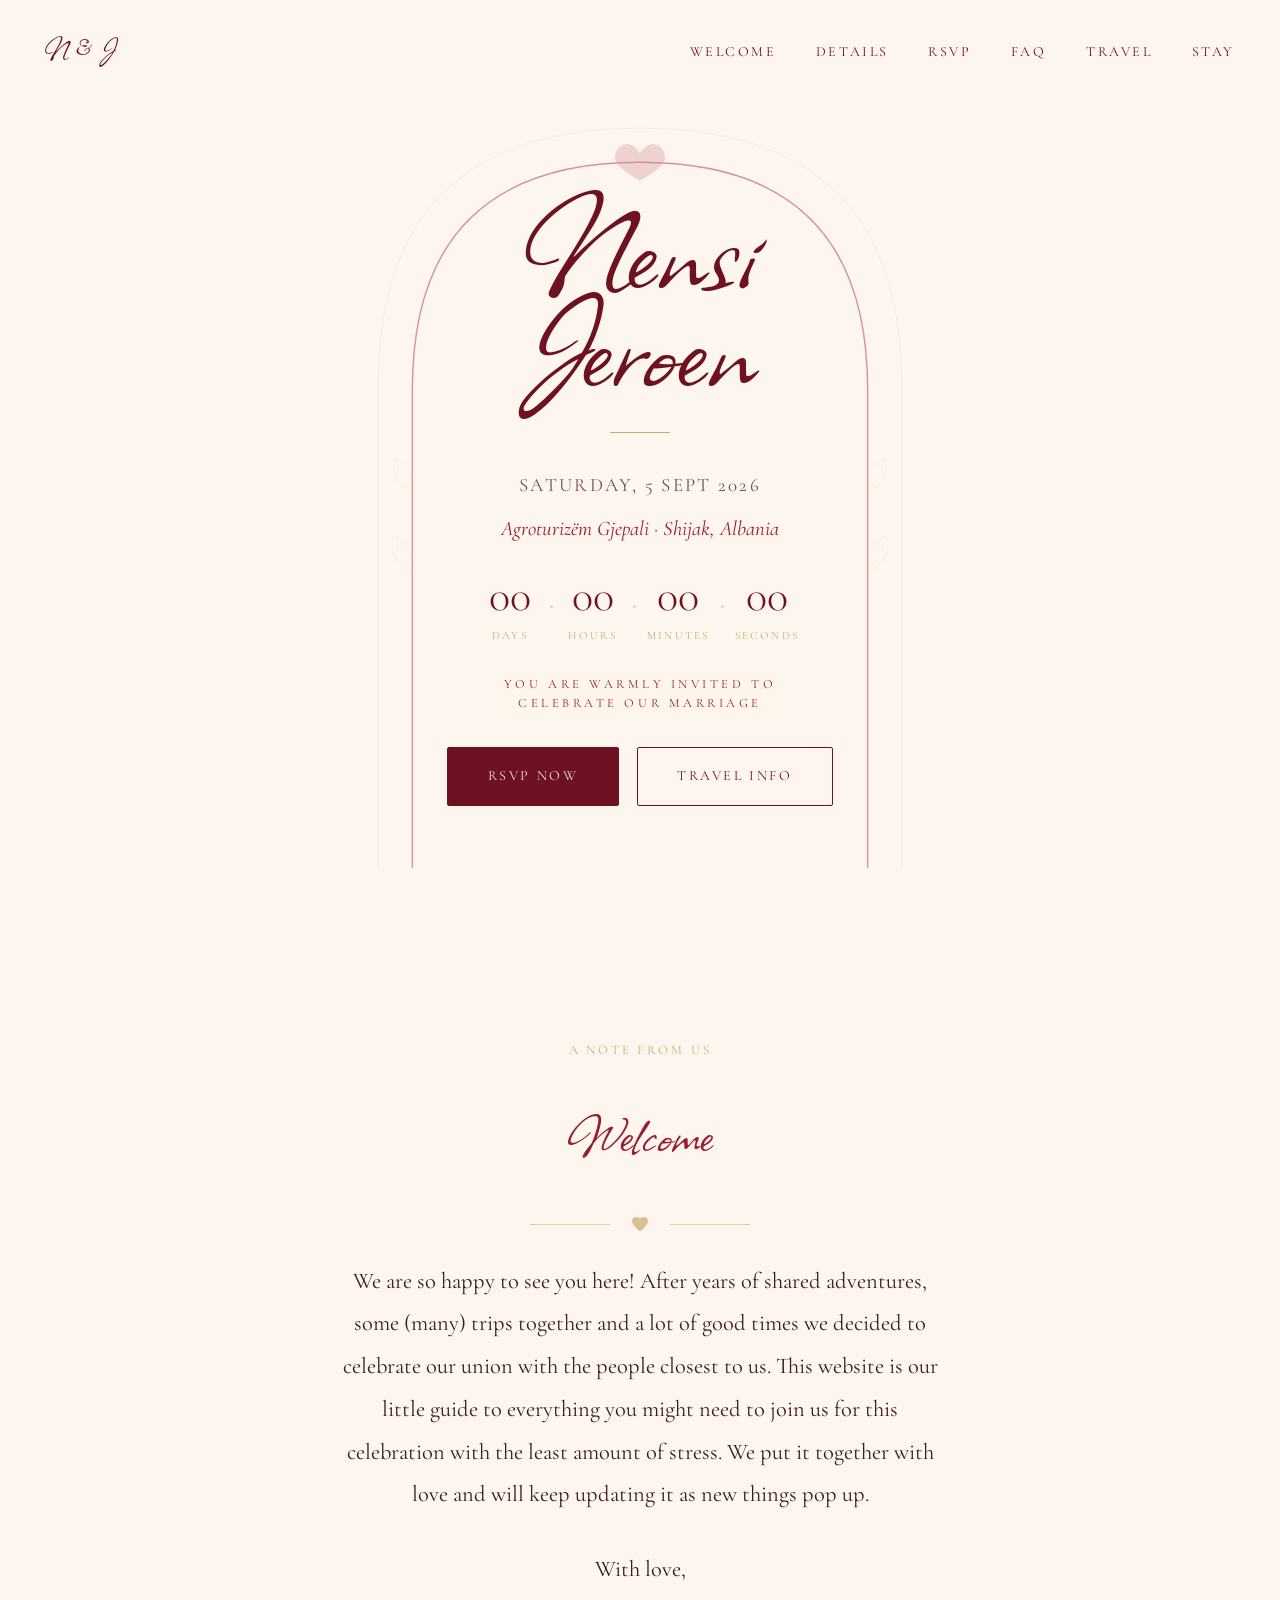
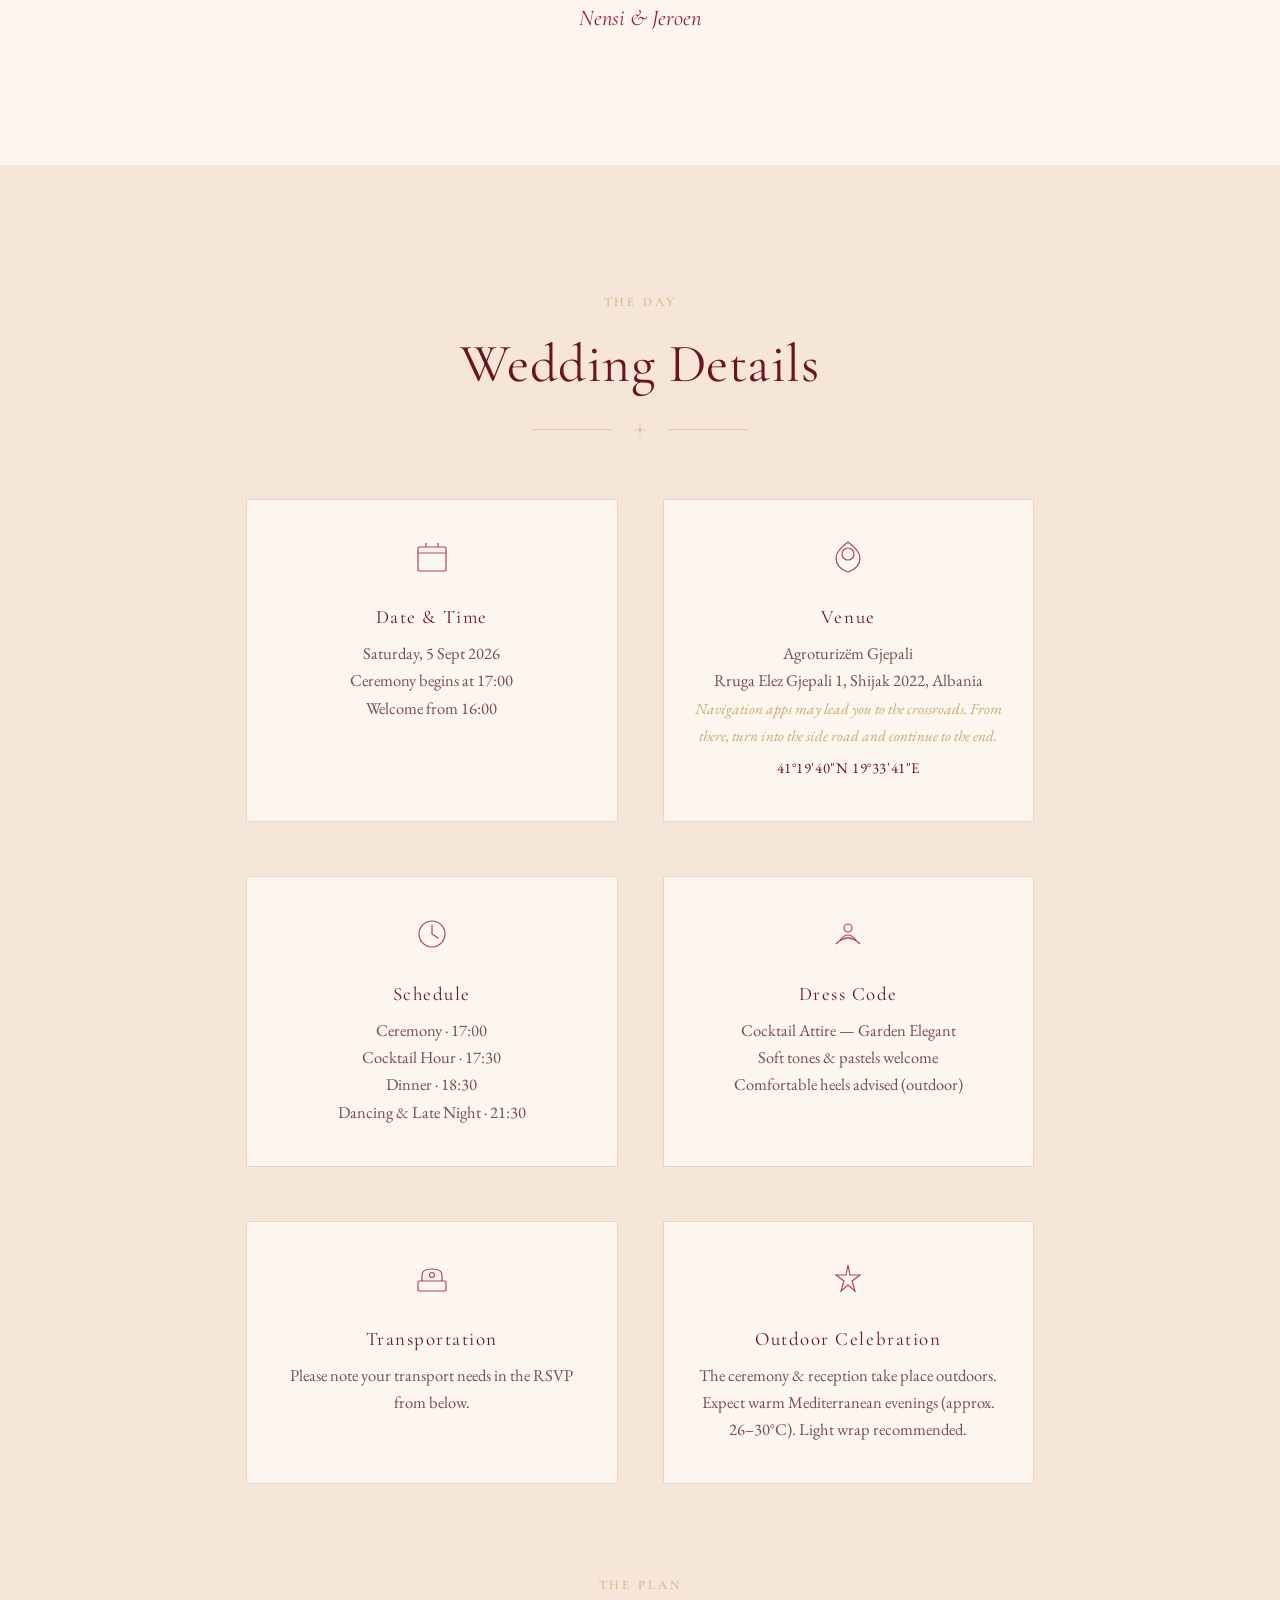
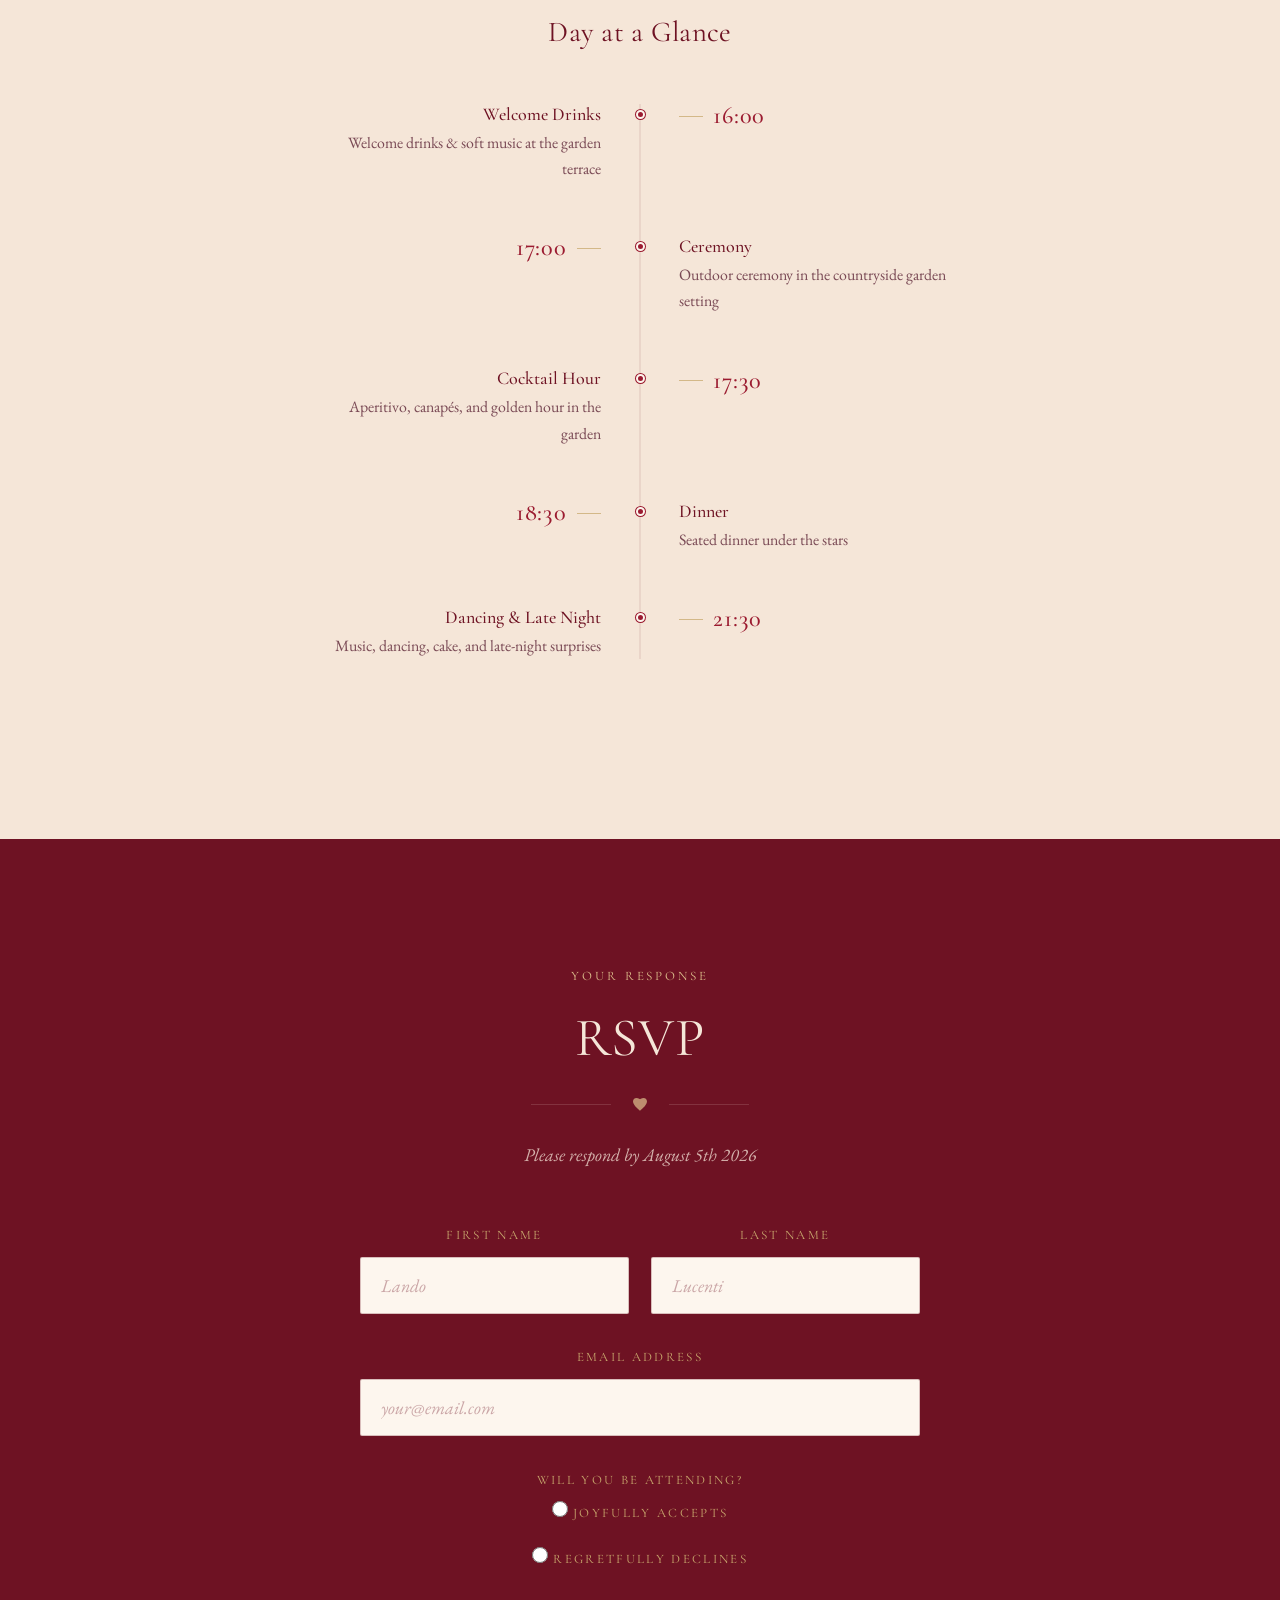
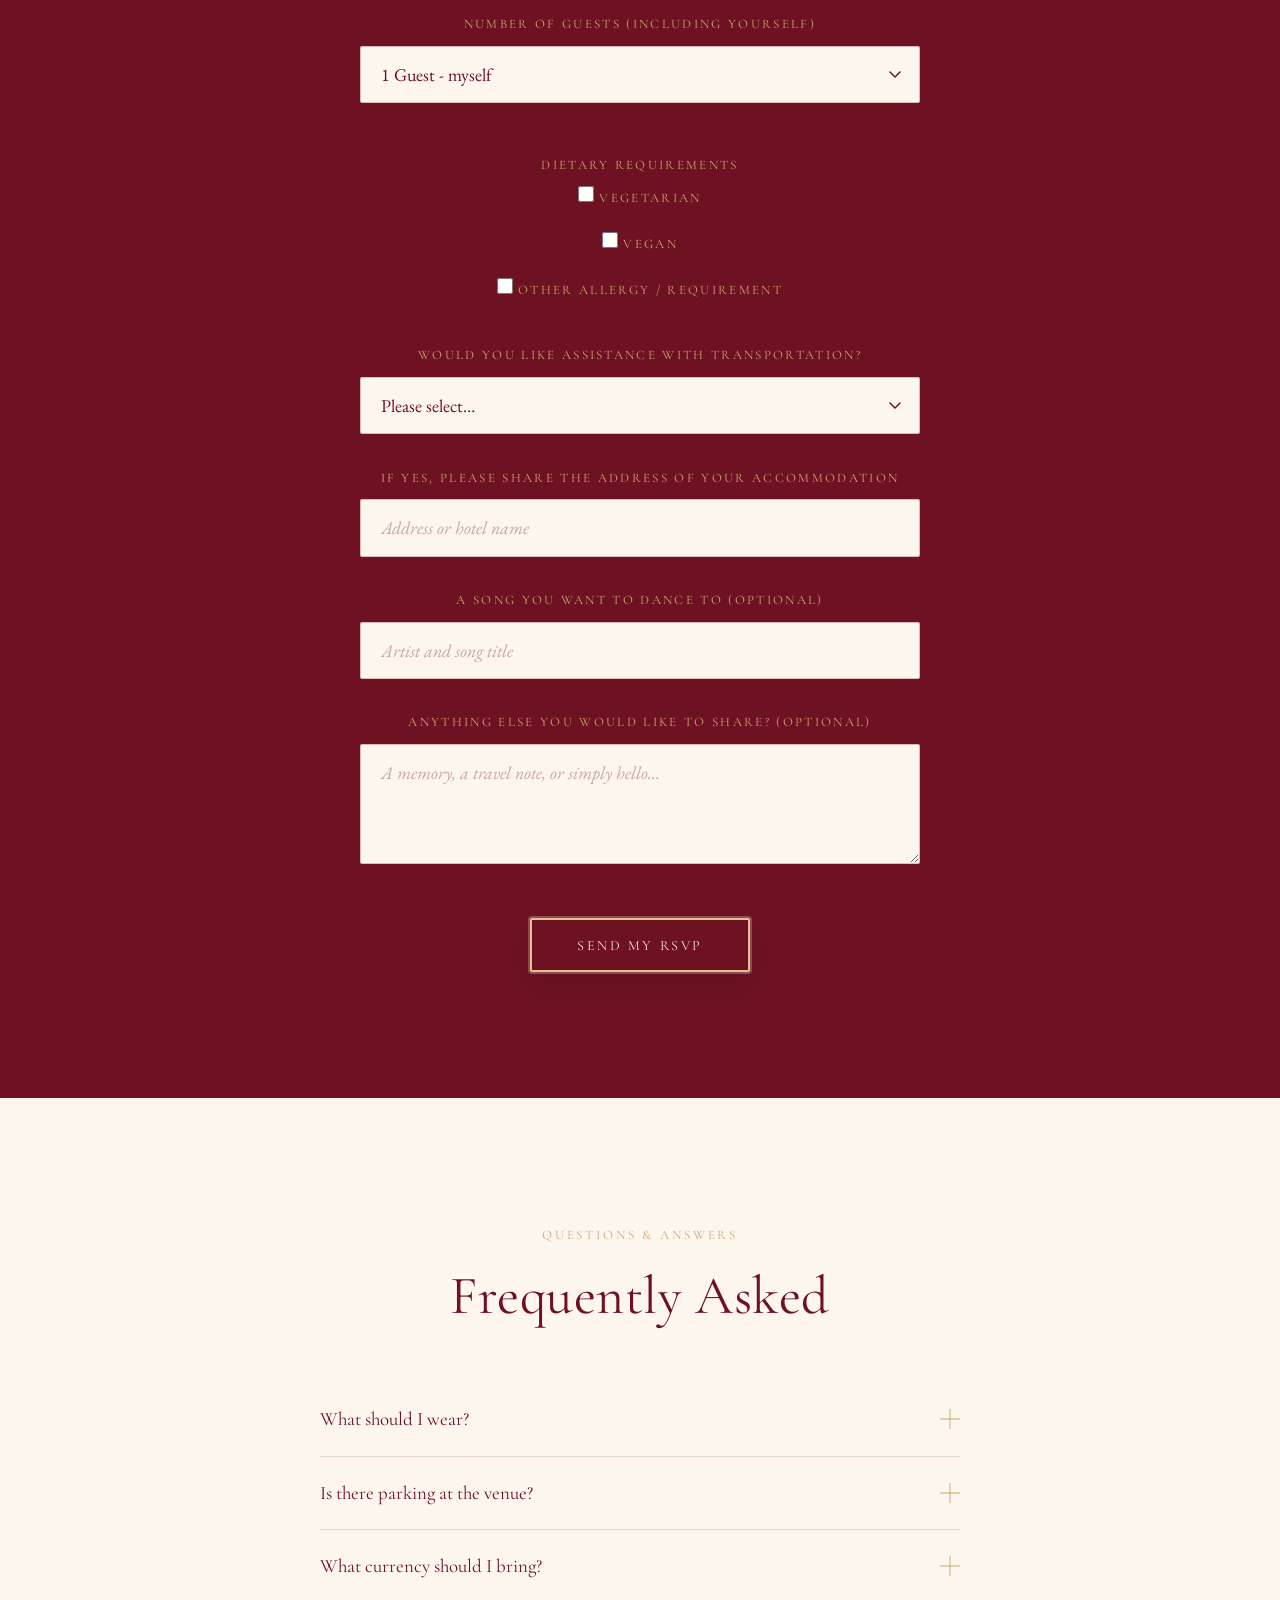
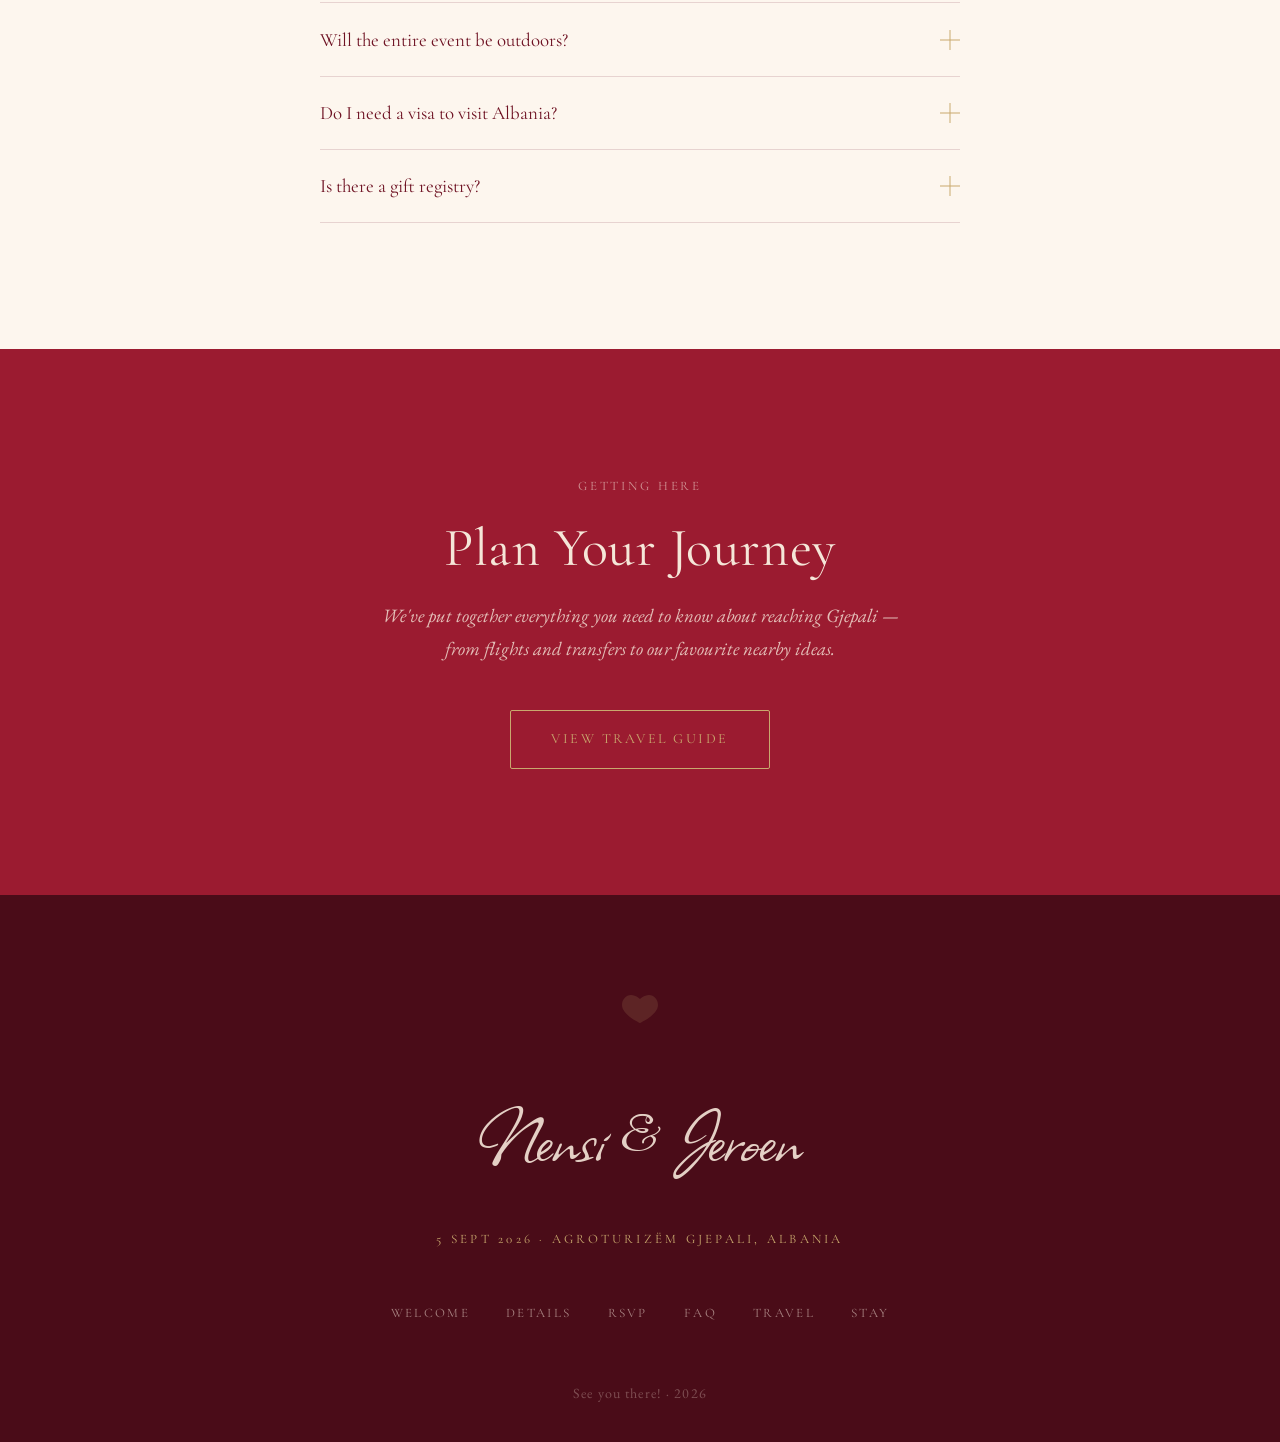
==== commit 01046b21: "Changes" ====
--- a/index.html
+++ b/index.html
@@ -161,7 +161,7 @@
             <path d="M18 3 Q30 12 30 19 Q30 29 18 33 Q6 29 6 19 Q6 12 18 3Z"/>
           </svg>
           <h3>Venue</h3>
-          <p>Agroturizëm Gjepali<br>Gjepalaj, near Shijak, Albania<br><em style="font-size:0.85rem; color:var(--gold)">Full address in your invitation</em></p>
+          <p>Agroturizëm Gjepali<br>Rruga Elez Gjepali 1, Shijak 2022, Albania<br><em style="font-size:0.85rem; color:var(--gold)">Navigation apps may lead you to the crossroads. From there, turn into the side road and continue to the end.</em><br><span class="venue-coordinates">41°19'40"N 19°33'41"E</span></p>
         </div>
 
         <div class="detail-card">
@@ -190,7 +190,7 @@
             <circle cx="18" cy="14" r="2.5"/>
           </svg>
           <h3>Transportation</h3>
-          <p>Coordinated guest transfers<br>Pickup details shared closer to the date<br>Please note your transport needs in the RSVP</p>
+          <p>Please note your transport needs in the RSVP from below.</p>
         </div>
 
         <div class="detail-card">
@@ -206,7 +206,7 @@
       <!-- Timeline -->
       <div class="fade-in" style="margin-top: 5rem;">
         <div class="centered" style="margin-bottom: 1rem;">
-          <span class="section-label">The Programme</span>
+          <span class="section-label">The Plan</span>
           <h3 style="font-size: 1.6rem;">Day at a Glance</h3>
         </div>
 
@@ -243,7 +243,7 @@
             <div class="timeline-dot" aria-hidden="true"></div>
             <div class="timeline-body">
               <p class="timeline-event">Dinner</p>
-              <p class="timeline-desc">Seated dinner under the stars, speeches & toasts</p>
+              <p class="timeline-desc">Seated dinner under the stars</p>
             </div>
           </div>
 
@@ -268,7 +268,7 @@
     <div class="container">
       <div class="fade-in">
         <span class="section-label">Your Response</span>
-        <h2 style="color:var(--champagne); font-size: clamp(1.9rem, 5vw, 3rem);">Kindly Reply</h2>
+        <h2 style="color:var(--champagne); font-size: clamp(1.9rem, 5vw, 3rem);">RSVP</h2>
         <div class="ornament-divider" aria-hidden="true">
           <span class="ornament-line" style="background:rgba(245,230,216,0.3)"></span>
           <svg class="ornament-icon" style="color:var(--gold-light)" width="14" height="14" viewBox="0 0 16 16" fill="currentColor">
@@ -292,7 +292,7 @@
           </div>
           <div class="form-group">
             <label for="last-name">Last Name</label>
-            <input class="form-control" type="text" id="last-name" name="last_name" placeholder="Rossi" required>
+            <input class="form-control" type="text" id="last-name" name="last_name" placeholder="Lucenti" required>
           </div>
         </div>
 
@@ -318,33 +318,33 @@
         <div class="form-group fade-in">
           <label for="guests">Number of Guests (including yourself)</label>
           <select class="form-control" id="guests" name="guests">
-            <option value="1">1 — Just me</option>
-            <option value="2">2 — Myself plus one</option>
-            <option value="3">3 guests</option>
-            <option value="4">4 guests</option>
-            <option value="5">5 guests</option>
-            <option value="6">6 guests</option>
+            <option value="1">1 Guest - myself</option>
+            <option value="2">2 Guests - myself plus 1</option>
+            <option value="3">3 Guests - myself plus 2</option>
+            <option value="4">4 Guests - myself plus 3</option>
+            <option value="5">5 Guests - myself plus 4</option>
+            <option value="6">6 Guests - myself plus 5</option>
           </select>
           <div class="conditional-fields" id="additional-guests" aria-live="polite">
             <div class="conditional-field" data-additional-guest="1" hidden>
-              <label for="additional-guest-1">Additional Guest 1 Name</label>
-              <input class="form-control" type="text" id="additional-guest-1" name="additional_guest_1" placeholder="Guest 1 full name" disabled>
+              <label for="additional-guest-1">Additional Guest 1 Full Name</label>
+              <input class="form-control" type="text" id="additional-guest-1" name="additional_guest_1" placeholder="Kimi Kestaro" disabled>
             </div>
             <div class="conditional-field" data-additional-guest="2" hidden>
-              <label for="additional-guest-2">Additional Guest 2 Name</label>
-              <input class="form-control" type="text" id="additional-guest-2" name="additional_guest_2" placeholder="Guest 2 full name" disabled>
+              <label for="additional-guest-2">Additional Guest 2 Full Name</label>
+              <input class="form-control" type="text" id="additional-guest-2" name="additional_guest_2" placeholder="Charles Chimenti" disabled>
             </div>
             <div class="conditional-field" data-additional-guest="3" hidden>
-              <label for="additional-guest-3">Additional Guest 3 Name</label>
-              <input class="form-control" type="text" id="additional-guest-3" name="additional_guest_3" placeholder="Guest 3 full name" disabled>
+              <label for="additional-guest-3">Additional Guest 3 Full Name</label>
+              <input class="form-control" type="text" id="additional-guest-3" name="additional_guest_3" placeholder="Max Melucci" disabled>
             </div>
             <div class="conditional-field" data-additional-guest="4" hidden>
-              <label for="additional-guest-4">Additional Guest 4 Name</label>
-              <input class="form-control" type="text" id="additional-guest-4" name="additional_guest_4" placeholder="Guest 4 full name" disabled>
+              <label for="additional-guest-4">Additional Guest 4 Full Name</label>
+              <input class="form-control" type="text" id="additional-guest-4" name="additional_guest_4" placeholder="Sebastian Sarno" disabled>
             </div>
             <div class="conditional-field" data-additional-guest="5" hidden>
-              <label for="additional-guest-5">Additional Guest 5 Name</label>
-              <input class="form-control" type="text" id="additional-guest-5" name="additional_guest_5" placeholder="Guest 5 full name" disabled>
+              <label for="additional-guest-5">Additional Guest 5 Full Name</label>
+              <input class="form-control" type="text" id="additional-guest-5" name="additional_guest_5" placeholder="Isack Inzago" disabled>
             </div>
           </div>
         </div>
@@ -451,7 +451,7 @@
           </button>
           <div class="faq-answer" aria-hidden="true">
             <p class="faq-answer-inner">
-              Agroturizem Gjepali is located just outside the city, with plenty of space and easy parking available for anyone planning to drive. If you'd rather relax and fully enjoy the celebration without worrying about transportation, simply share where you'll be staying and we'll be happy to help coordinate transport for you.
+              Agroturizëm Gjepali is located just outside the city, with plenty of space and easy parking available for anyone planning to drive. Please note that the address can point navigation apps to a crossroads rather than the venue itself. When you reach the crossroads, turn into the side road and continue until the end. The exact coordinates of the venue are 41°19'40"N 19°33'41"E. <br><br> If you'd rather relax and fully enjoy the celebration without worrying about transportation, simply share where you'll be staying and we'll be happy to help coordinate transport for you.
             </p>
           </div>
         </div>
@@ -487,7 +487,7 @@
           </button>
           <div class="faq-answer" aria-hidden="true">
             <p class="faq-answer-inner">
-              Citizens of EU countries, the UK, the US, Canada, Australia, and many others do not require a visa for short stays in Albania. We recommend checking your country's specific requirements with the Albanian embassy or a reputable travel resource. Visit our <a href="pages/travel.html">travel page</a> for more practical guidance.
+              Citizens of EU countries, the UK, the US, Canada, Australia, and many others do not require a visa for short stays in Albania. We recommend checking your country's specific requirements with a reputable resource.
             </p>
           </div>
         </div>
@@ -499,7 +499,9 @@
           </button>
           <div class="faq-answer" aria-hidden="true">
             <p class="faq-answer-inner">
-              Your presence truly is the greatest gift we could ask for, and we are so grateful that you are willing to travel to join us on our day. If you would like to give something, any contribution would go toward our honeymoon to New Zealand. You can use our IBAN: [IBAN to add].
+              No, we don't have a gift registry. We are already very grateful that you are making the trip to celebrate with us.
+              <br><br>
+              If you would still like to give something, a contribution towards our honeymoon in New Zealand would mean a lot to us. You can use our IBAN here: <strong>[IBAN to add]</strong>.
             </p>
           </div>
         </div>
--- a/styles/main.css
+++ b/styles/main.css
@@ -528,6 +528,14 @@
   line-height: 1.65;
 }
 
+.venue-coordinates {
+  display: inline-block;
+  margin-top: 0.35rem;
+  font-size: 0.82rem;
+  letter-spacing: 0.04em;
+  color: var(--wine);
+}
+
 /* Timeline */
 .timeline {
   position: relative;
@@ -564,17 +572,31 @@
 
 .timeline-time {
   font-family: var(--font-serif);
-  font-size: 0.74rem;
-  letter-spacing: 0.12em;
-  text-transform: uppercase;
-  color: var(--wine);
+  font-size: clamp(1.1rem, 2.4vw, 1.35rem);
+  font-weight: 500;
+  letter-spacing: 0.03em;
+  color: var(--pomegranate);
   white-space: nowrap;
-  padding: 0.18rem 0.45rem;
-  background: rgba(253, 246, 238, 0.5);
-  border: 1px solid rgba(201, 169, 110, 0.35);
-  line-height: 1.2;
+  padding-top: 0.02rem;
+  line-height: 1;
   align-self: start;
   margin-top: 0;
+  display: inline-flex;
+  align-items: center;
+  gap: 0.55rem;
+}
+
+.timeline-time::before,
+.timeline-time::after {
+  content: '';
+  display: block;
+  width: 1.35rem;
+  height: 1px;
+  background: rgba(201, 169, 110, 0.75);
+}
+
+.timeline-time::after {
+  display: none;
 }
 
 .timeline-dot {
@@ -613,6 +635,14 @@
   grid-column: 1;
   justify-self: end;
   text-align: right;
+}
+
+.timeline-item--right .timeline-time::before {
+  display: none;
+}
+
+.timeline-item--right .timeline-time::after {
+  display: block;
 }
 
 .timeline-item--right .timeline-body {
@@ -1150,6 +1180,13 @@
     justify-self: start;
     text-align: left;
     margin-top: 0;
+    flex-direction: row;
+  }
+  .timeline-item--right .timeline-time::before {
+    display: block;
+  }
+  .timeline-item--right .timeline-time::after {
+    display: none;
   }
   .timeline-body,
   .timeline-item--left .timeline-body,
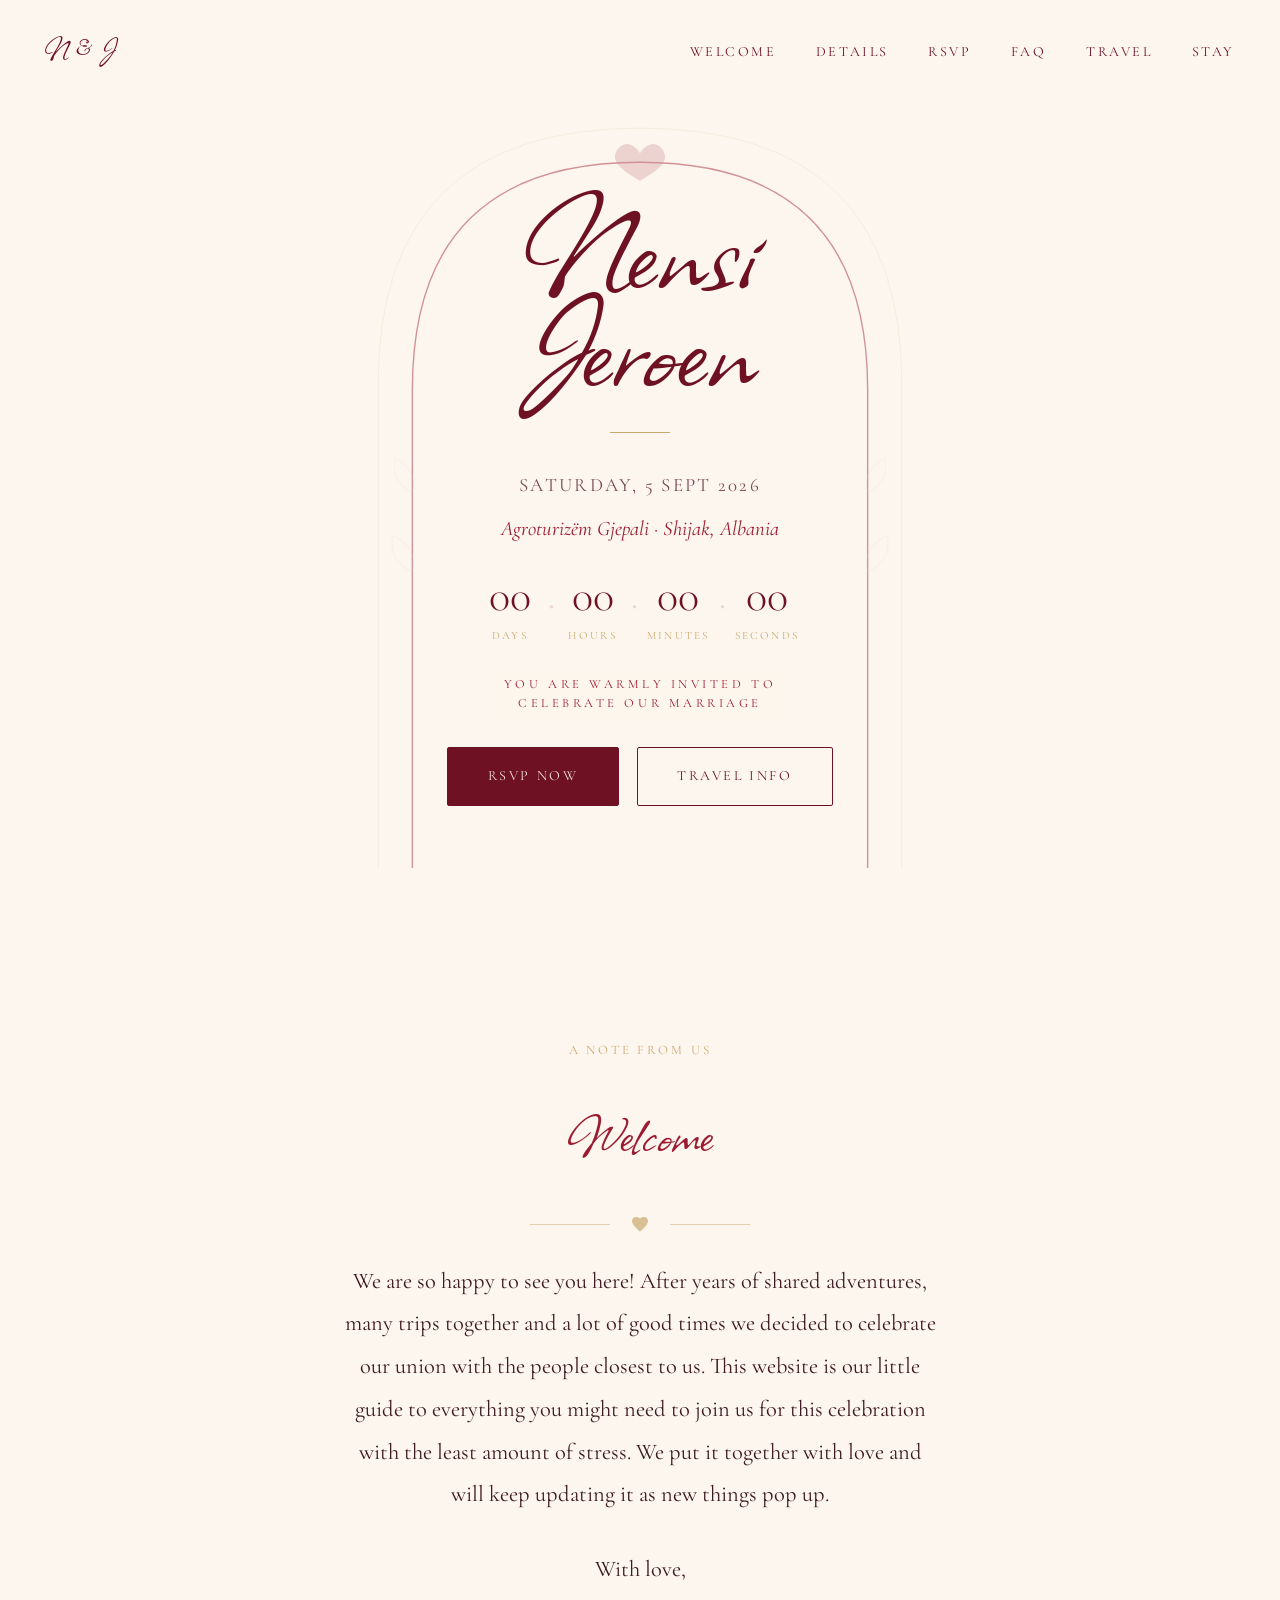
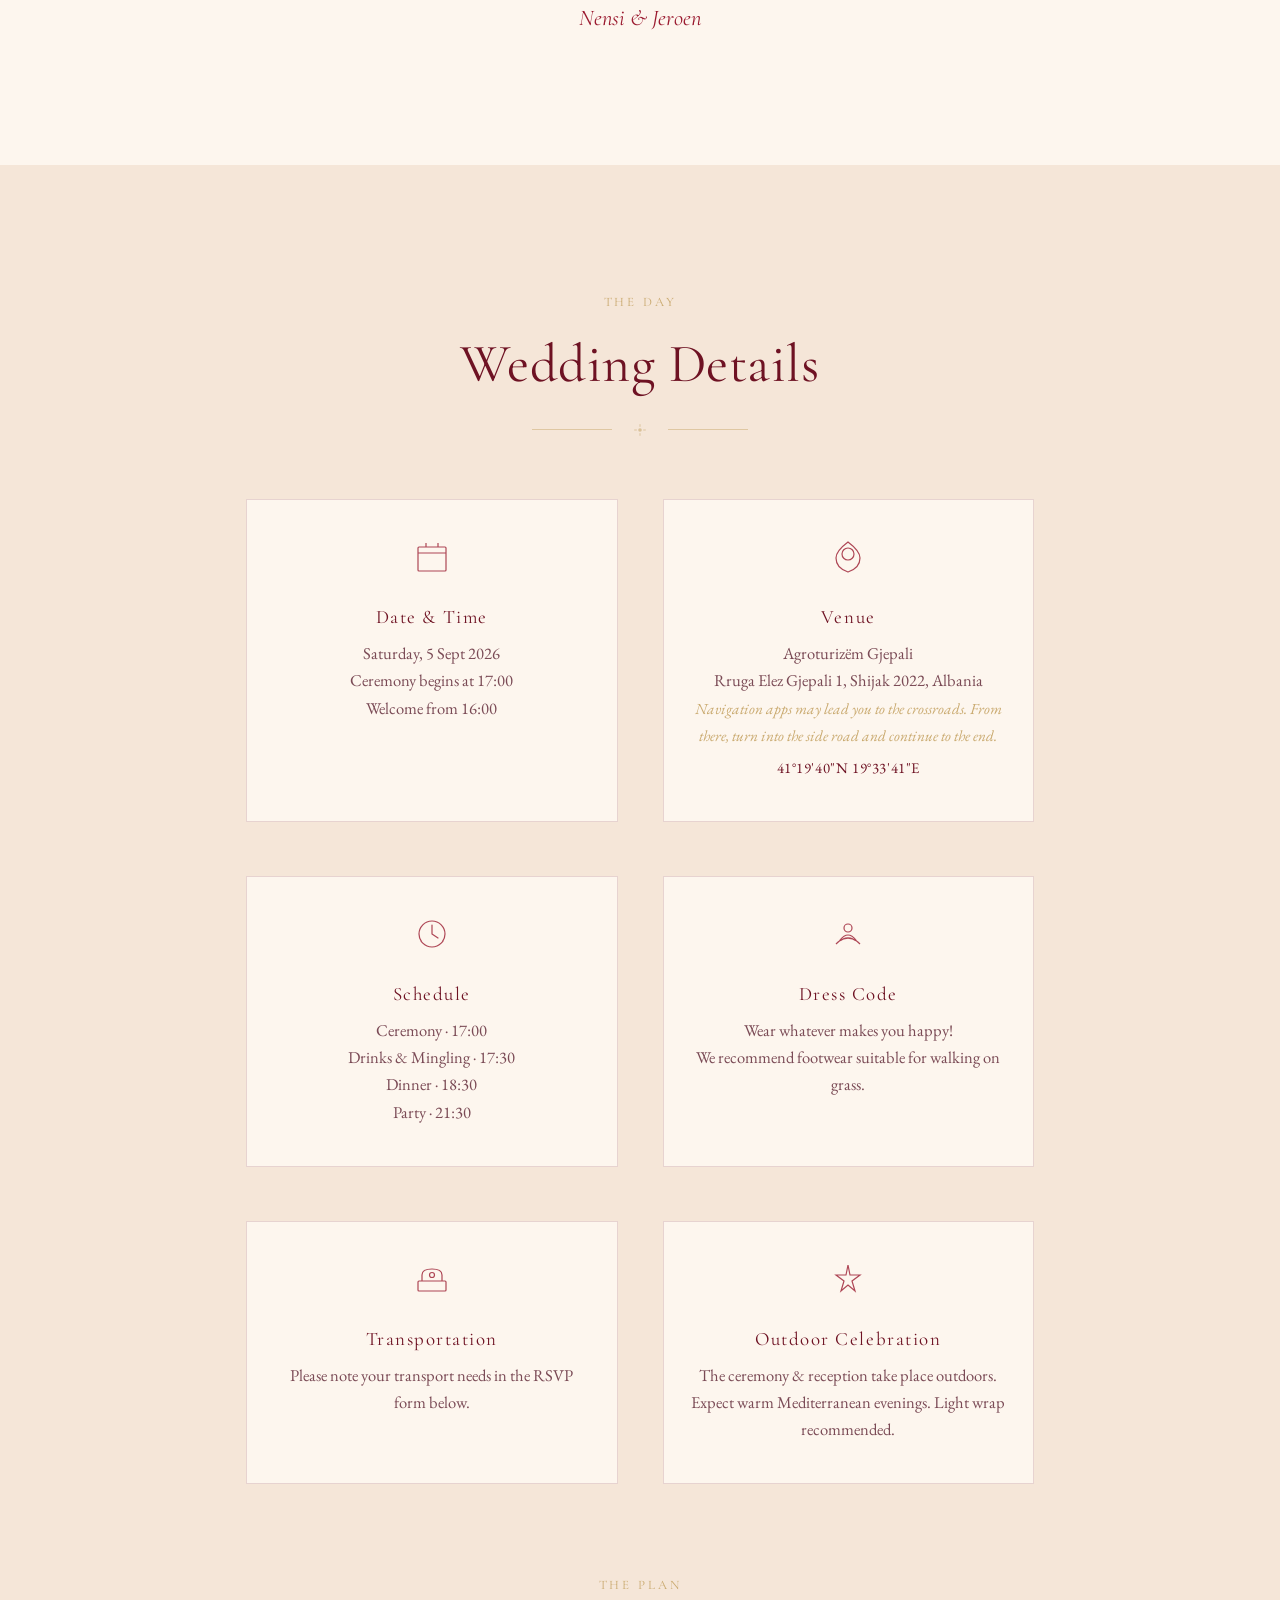
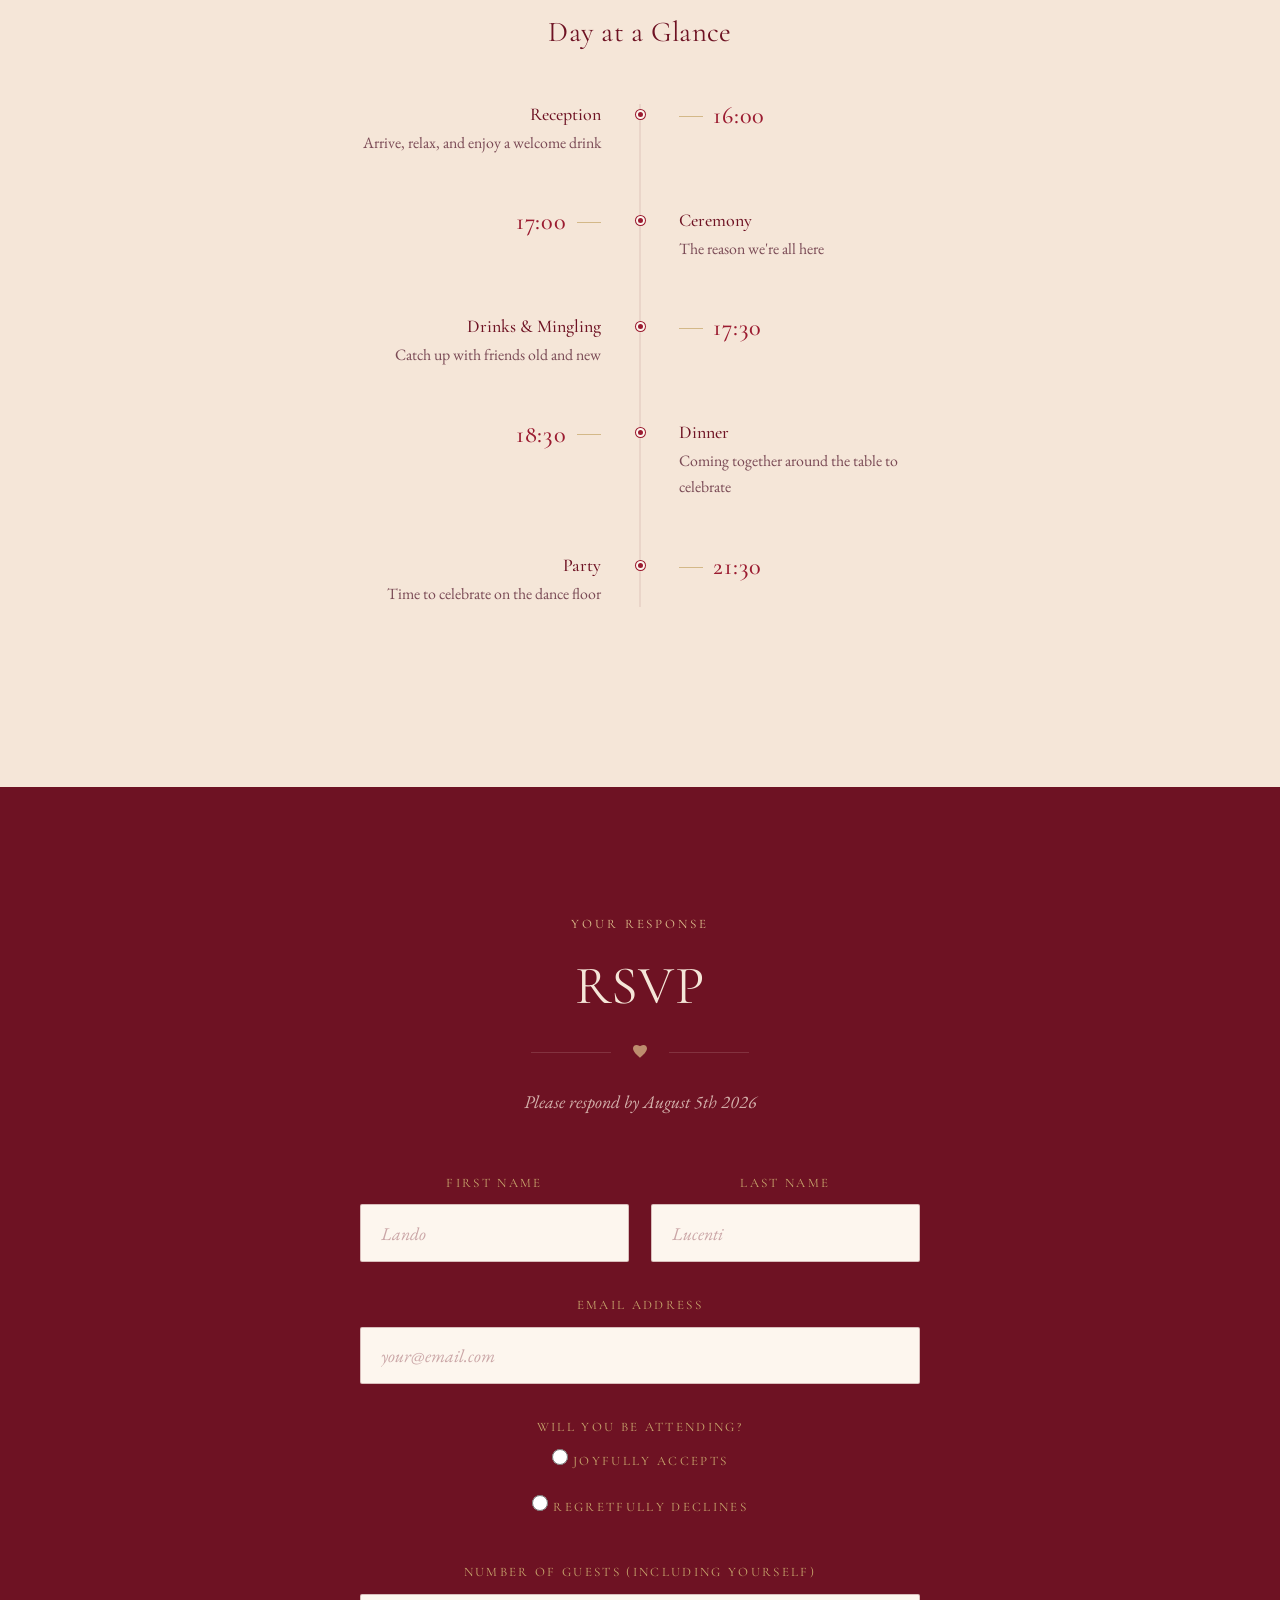
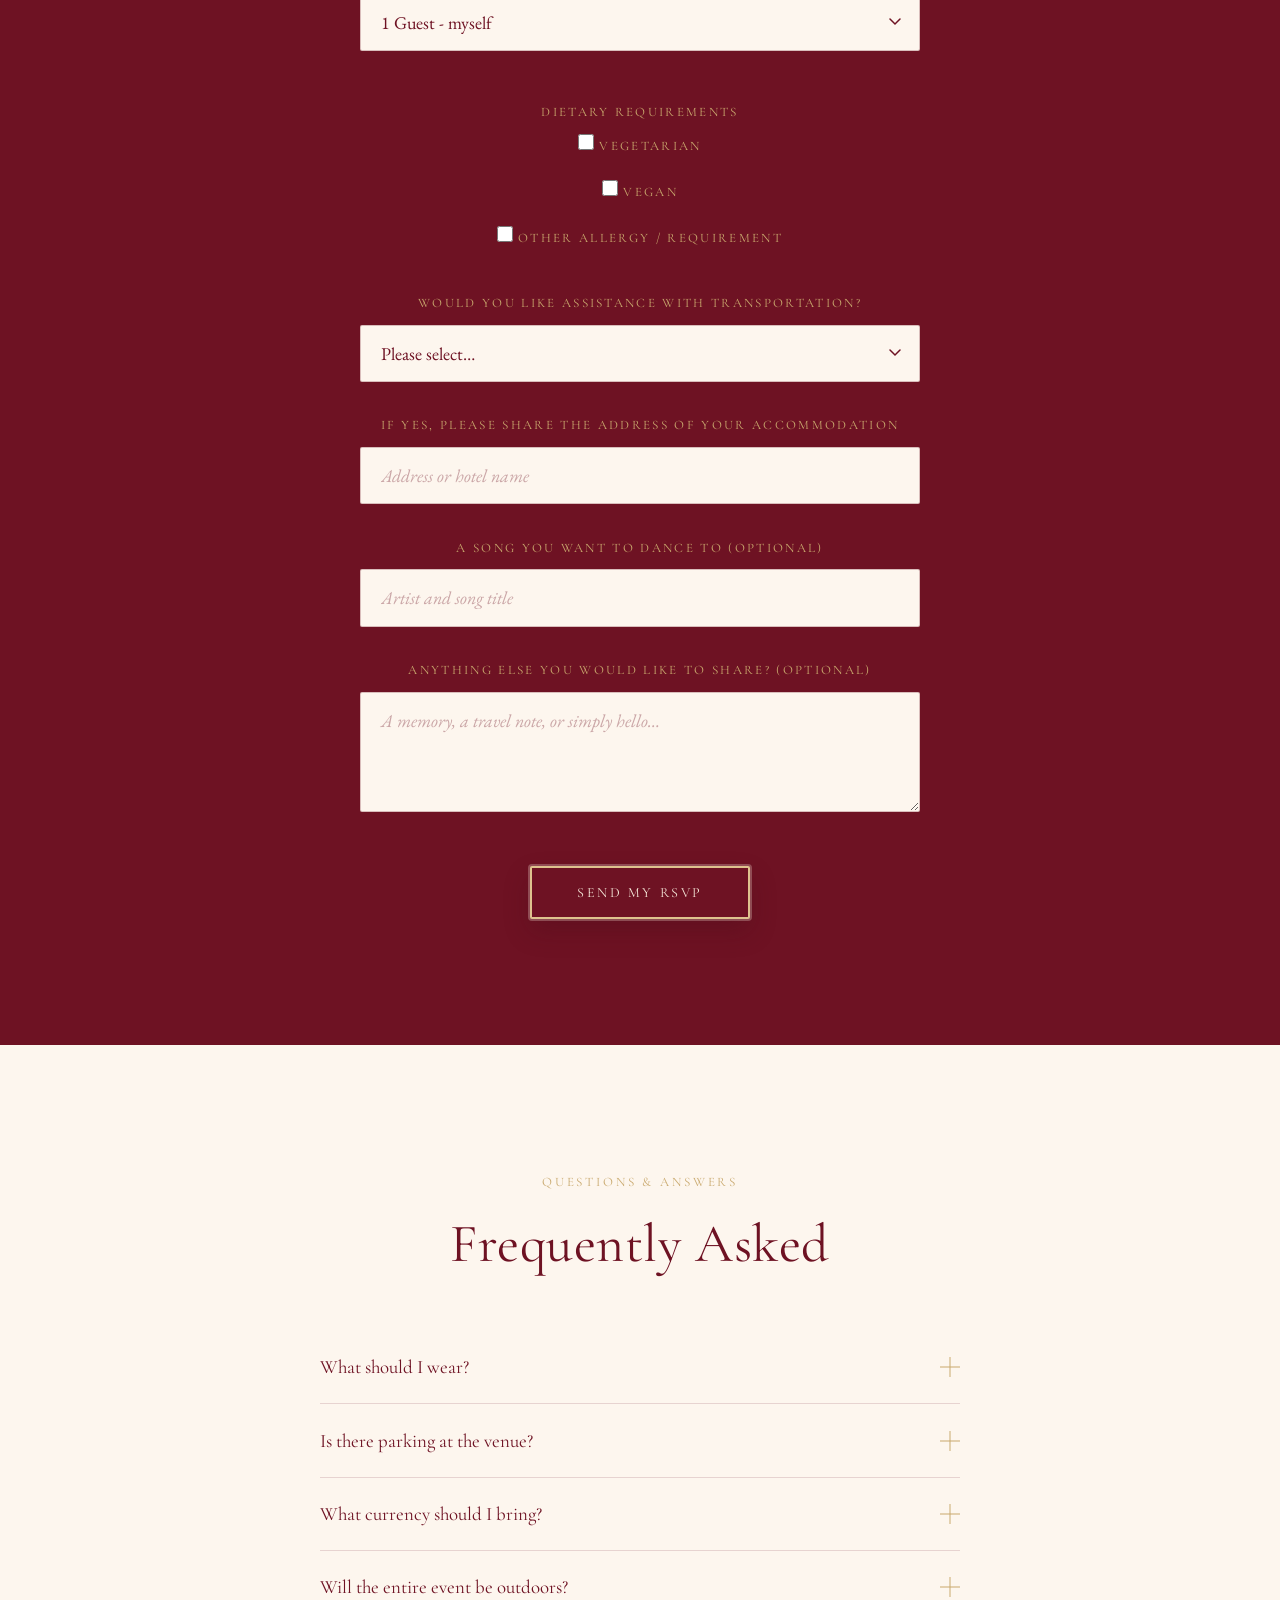
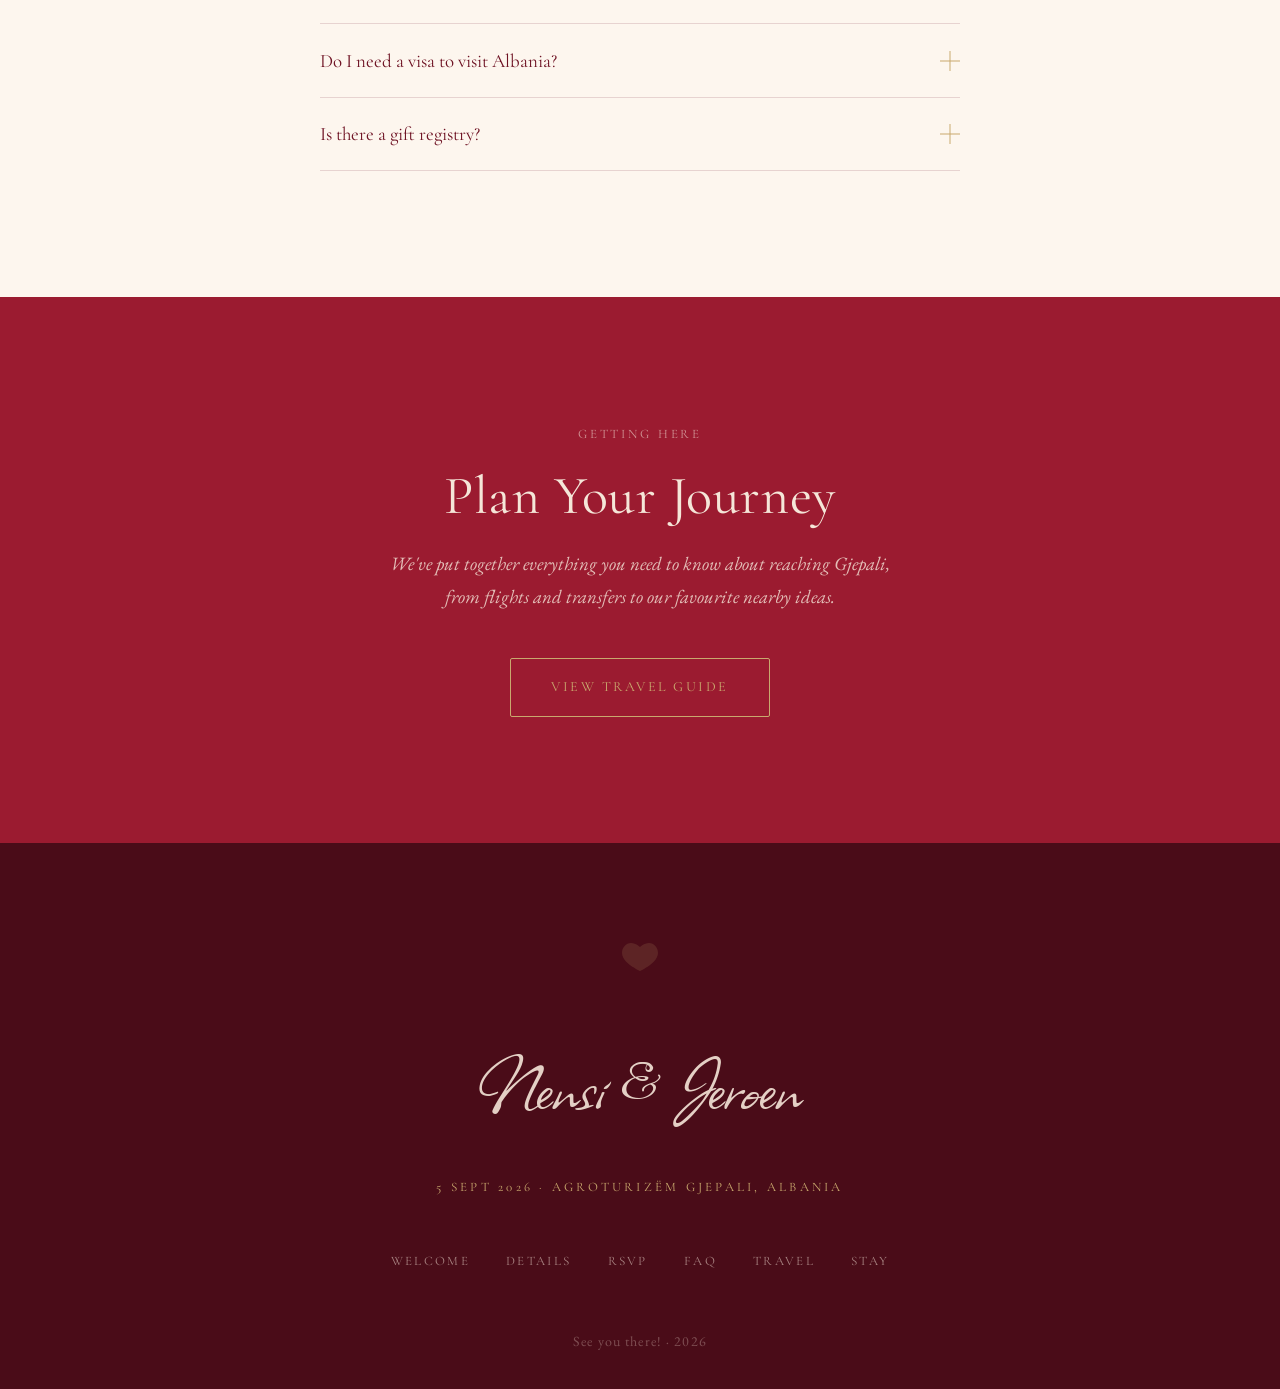
==== commit 876e330d: "changes to main page" ====
--- a/index.html
+++ b/index.html
@@ -112,7 +112,7 @@
         </div>
 
         <p class="welcome-text">
-          We are so happy to see you here! After years of shared adventures, some (many) trips together and a lot of good times we decided to celebrate our union with the people closest to us. This website is our little guide to everything you might need to join us for this celebration with the least amount of stress. We put it together with love and will keep updating it as new things pop up.
+          We are so happy to see you here! After years of shared adventures, many trips together and a lot of good times we decided to celebrate our union with the people closest to us. This website is our little guide to everything you might need to join us for this celebration with the least amount of stress. We put it together with love and will keep updating it as new things pop up.
         </p>
         <p class="welcome-signoff">
           With love,
@@ -170,7 +170,7 @@
             <path d="M18 9 L18 18 L24 22" stroke-linecap="round" stroke-linejoin="round"/>
           </svg>
           <h3>Schedule</h3>
-          <p>Ceremony · 17:00<br>Cocktail Hour · 17:30<br>Dinner · 18:30<br>Dancing & Late Night · 21:30</p>
+          <p>Ceremony · 17:00<br>Drinks & Mingling · 17:30<br>Dinner · 18:30<br>Party · 21:30</p>
         </div>
 
         <div class="detail-card">
@@ -180,7 +180,7 @@
             <circle cx="18" cy="12" r="4"/>
           </svg>
           <h3>Dress Code</h3>
-          <p>Cocktail Attire — Garden Elegant<br>Soft tones & pastels welcome<br>Comfortable heels advised (outdoor)</p>
+          <p>Wear whatever makes you happy!<br>We recommend footwear suitable for walking on grass.</p>
         </div>
 
         <div class="detail-card">
@@ -190,7 +190,7 @@
             <circle cx="18" cy="14" r="2.5"/>
           </svg>
           <h3>Transportation</h3>
-          <p>Please note your transport needs in the RSVP from below.</p>
+          <p>Please note your transport needs in the RSVP form below.</p>
         </div>
 
         <div class="detail-card">
@@ -198,7 +198,7 @@
             <path d="M18 4 L20 14 L30 14 L22 20 L25 30 L18 24 L11 30 L14 20 L6 14 L16 14Z"/>
           </svg>
           <h3>Outdoor Celebration</h3>
-          <p>The ceremony & reception take place outdoors. Expect warm Mediterranean evenings (approx. 26–30°C). Light wrap recommended.</p>
+          <p>The ceremony & reception take place outdoors. Expect warm Mediterranean evenings. Light wrap recommended.</p>
         </div>
 
       </div>
@@ -213,8 +213,8 @@
         <div class="timeline">
           <div class="timeline-item timeline-item--left">
             <div class="timeline-body">
-              <p class="timeline-event">Welcome Drinks</p>
-              <p class="timeline-desc">Welcome drinks & soft music at the garden terrace</p>
+              <p class="timeline-event">Reception</p>
+              <p class="timeline-desc">Arrive, relax, and enjoy a welcome drink</p>
             </div>
             <div class="timeline-dot" aria-hidden="true"></div>
             <time class="timeline-time" datetime="16:00">16:00</time>
@@ -225,14 +225,14 @@
             <div class="timeline-dot" aria-hidden="true"></div>
             <div class="timeline-body">
               <p class="timeline-event">Ceremony</p>
-              <p class="timeline-desc">Outdoor ceremony in the countryside garden setting</p>
+              <p class="timeline-desc">The reason we're all here</p>
             </div>
           </div>
 
           <div class="timeline-item timeline-item--left">
             <div class="timeline-body">
-              <p class="timeline-event">Cocktail Hour</p>
-              <p class="timeline-desc">Aperitivo, canapés, and golden hour in the garden</p>
+              <p class="timeline-event">Drinks & Mingling</p>
+              <p class="timeline-desc">Catch up with friends old and new</p>
             </div>
             <div class="timeline-dot" aria-hidden="true"></div>
             <time class="timeline-time" datetime="17:30">17:30</time>
@@ -243,14 +243,14 @@
             <div class="timeline-dot" aria-hidden="true"></div>
             <div class="timeline-body">
               <p class="timeline-event">Dinner</p>
-              <p class="timeline-desc">Seated dinner under the stars</p>
+              <p class="timeline-desc">Coming together around the table to celebrate</p>
             </div>
           </div>
 
           <div class="timeline-item timeline-item--left">
             <div class="timeline-body">
-              <p class="timeline-event">Dancing & Late Night</p>
-              <p class="timeline-desc">Music, dancing, cake, and late-night surprises</p>
+              <p class="timeline-event">Party</p>
+              <p class="timeline-desc">Time to celebrate on the dance floor</p>
             </div>
             <div class="timeline-dot" aria-hidden="true"></div>
             <time class="timeline-time" datetime="21:30">21:30</time>
@@ -501,7 +501,7 @@
             <p class="faq-answer-inner">
               No, we don't have a gift registry. We are already very grateful that you are making the trip to celebrate with us.
               <br><br>
-              If you would still like to give something, a contribution towards our honeymoon in New Zealand would mean a lot to us. You can use our IBAN here: <strong>[IBAN to add]</strong>.
+              If you would still like to give something, a contribution towards our honeymoon in New Zealand would mean a lot to us. You can use our IBAN here: DE48 1203 0000 1204 4811 52.
             </p>
           </div>
         </div>
@@ -519,7 +519,7 @@
       <span class="section-label" style="color:rgba(245,230,216,0.6)">Getting Here</span>
       <h2 style="color:var(--champagne); font-size: clamp(1.9rem, 5vw, 3rem); margin-bottom: 1rem;">Plan Your Journey</h2>
       <p style="color:rgba(245,230,216,0.8); max-width:520px; margin:0 auto 2.5rem; font-style:italic; font-size:1.05rem;">
-        We've put together everything you need to know about reaching Gjepali — from flights and transfers to our favourite nearby ideas.
+        We've put together everything you need to know about reaching Gjepali, from flights and transfers to our favourite nearby ideas.
       </p>
 
       <a href="pages/travel.html" class="btn btn--gold">View Travel Guide</a>
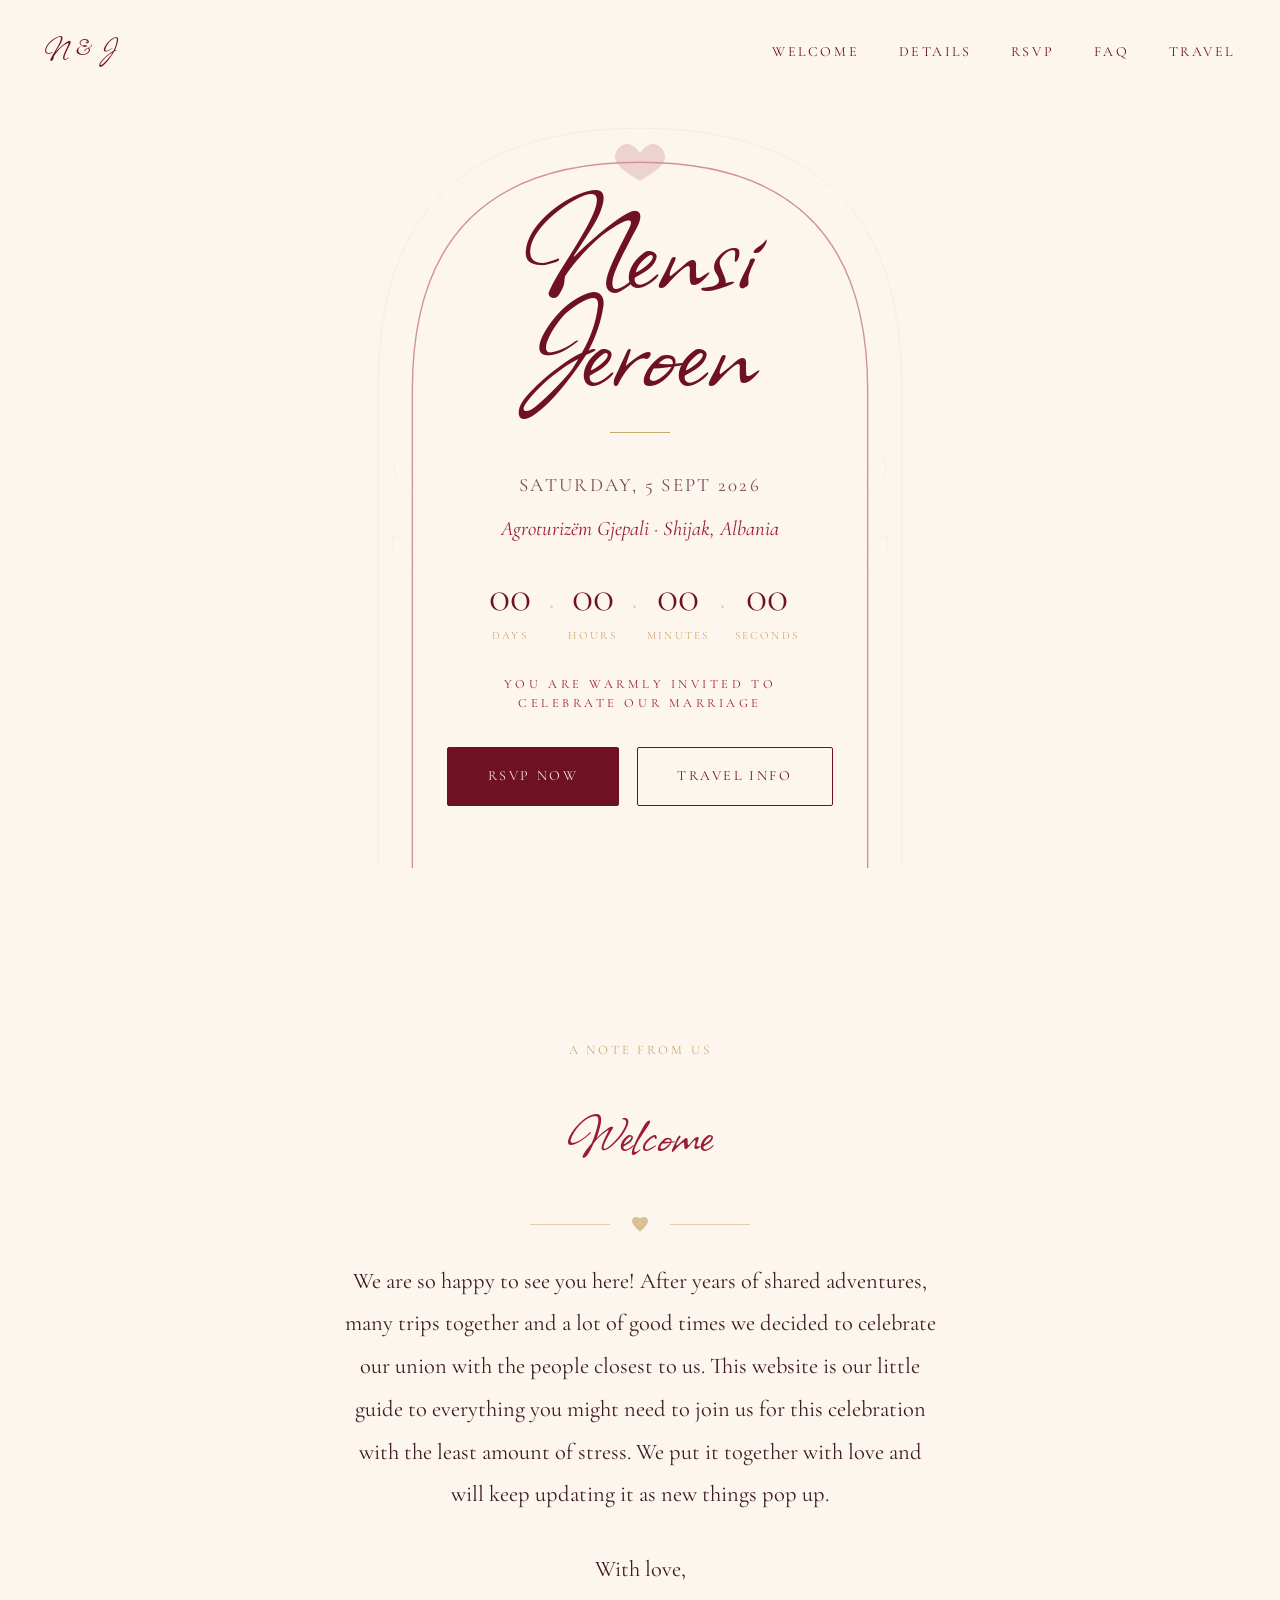
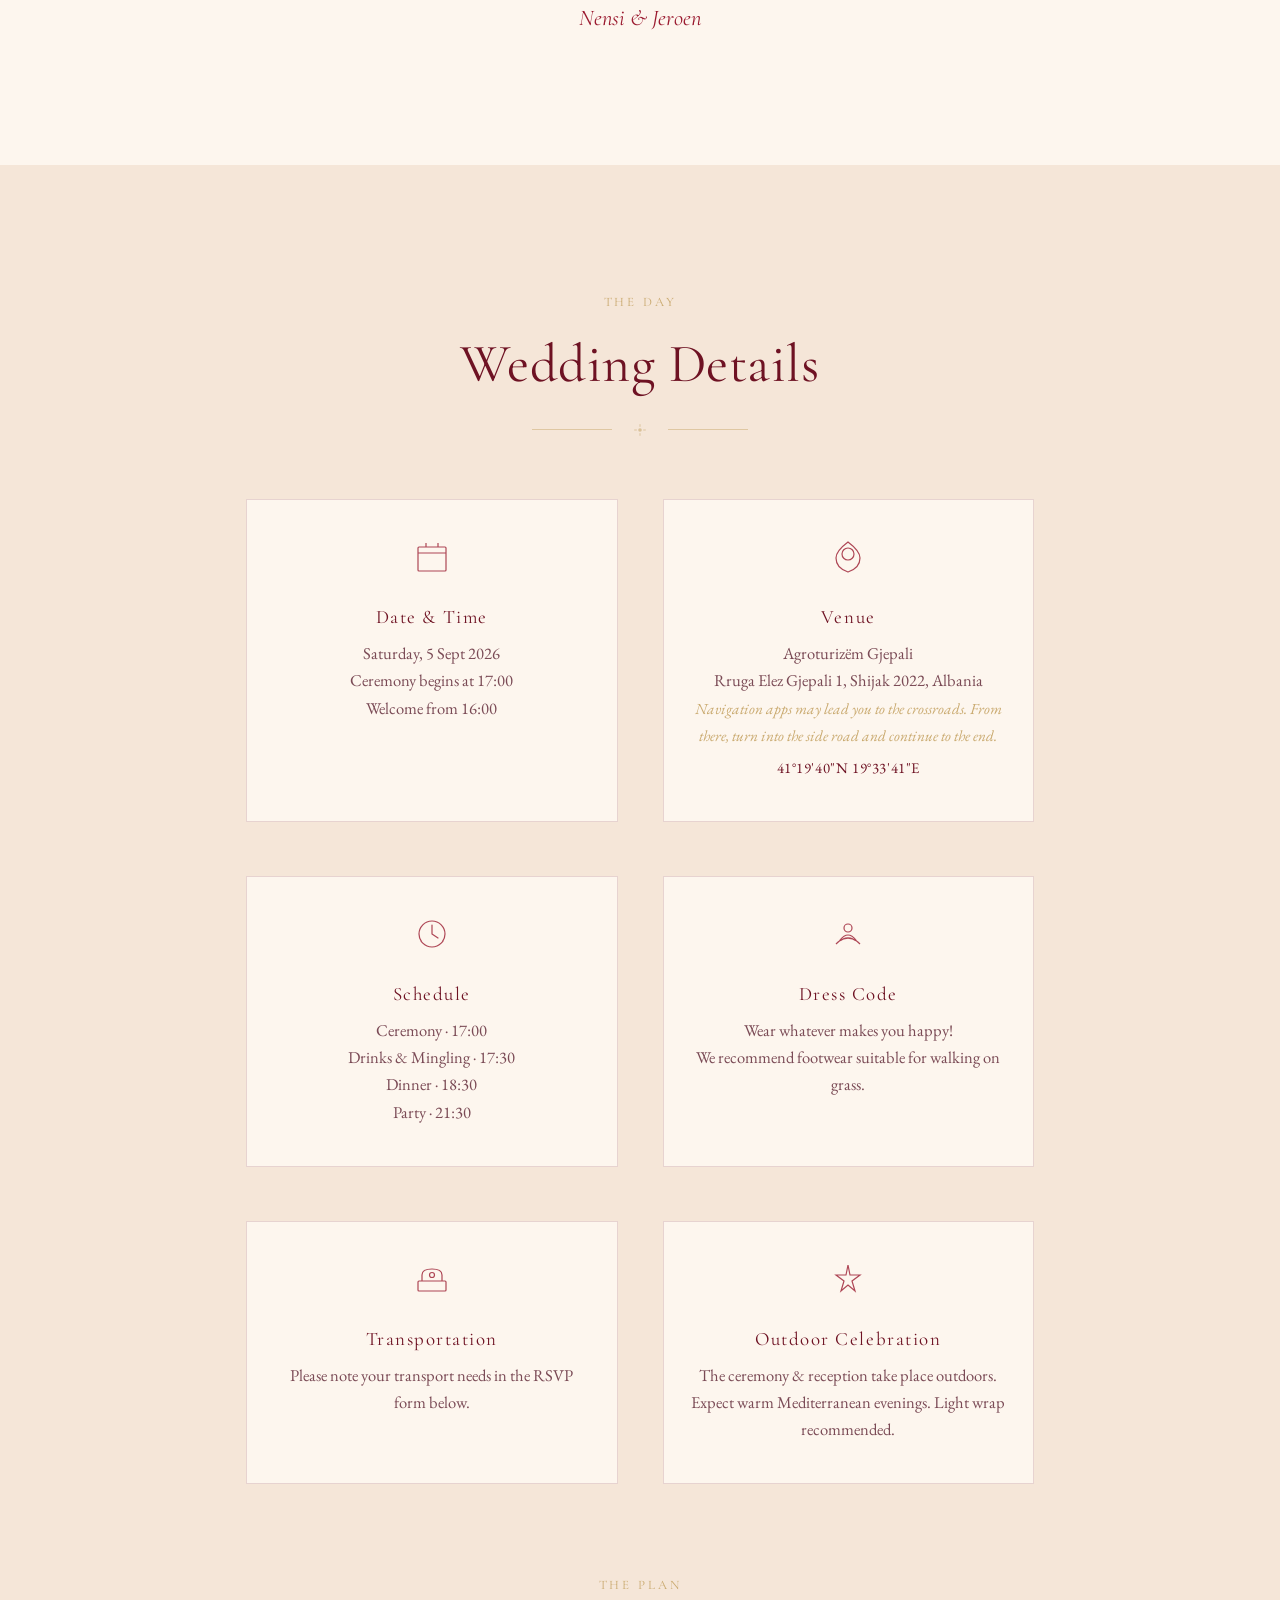
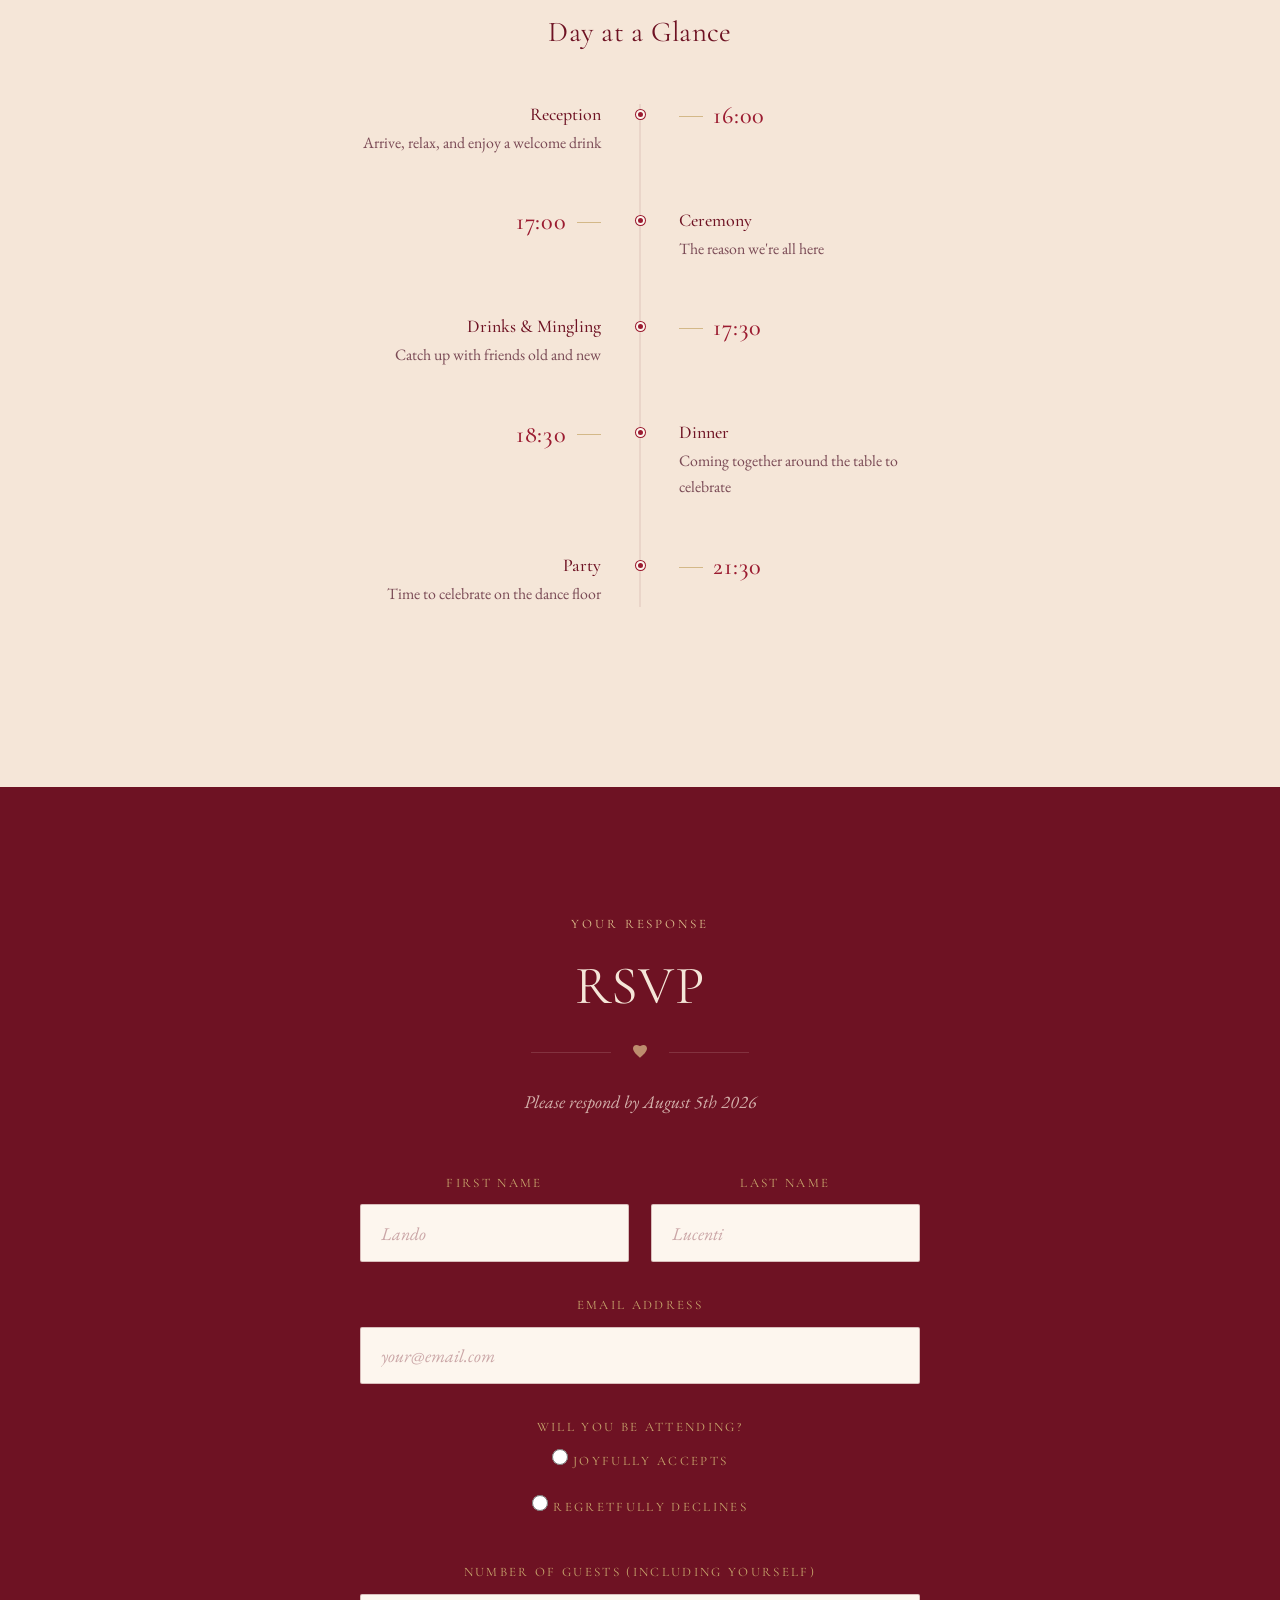
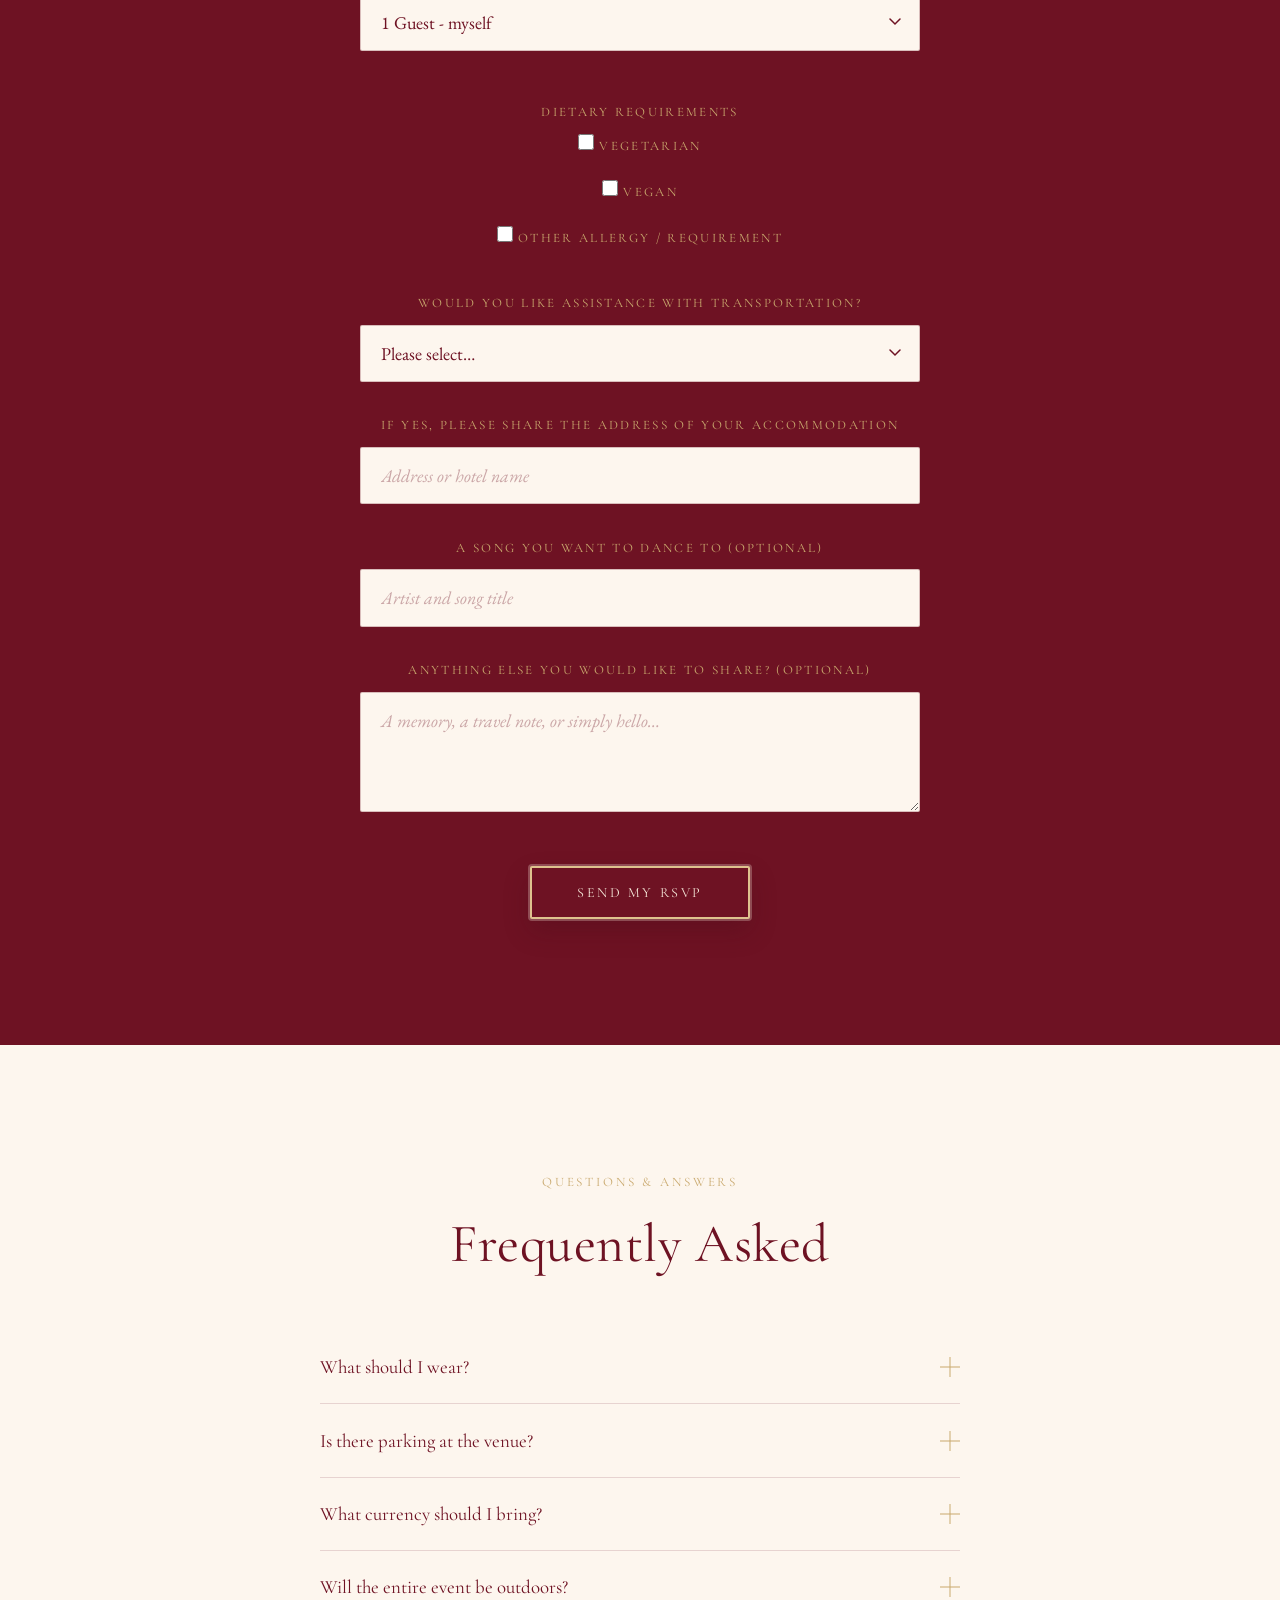
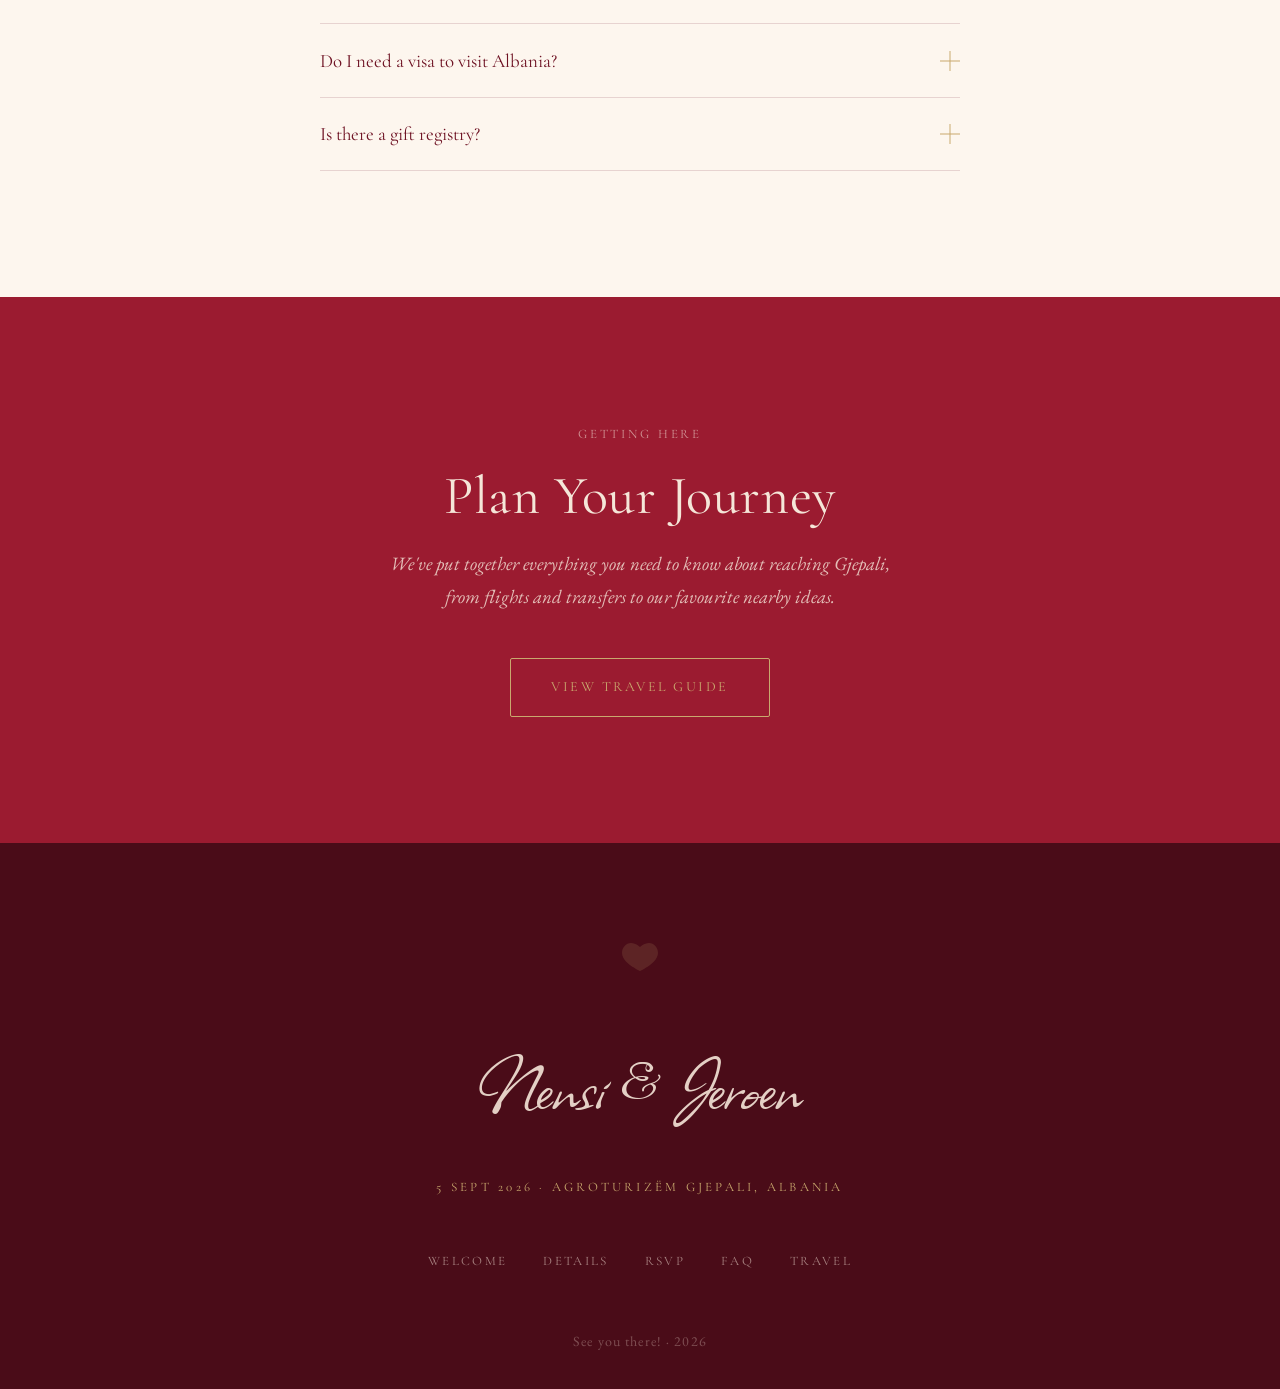
==== commit 6371ca1f: "Update travel page" ====
--- a/index.html
+++ b/index.html
@@ -4,6 +4,9 @@
   <meta charset="UTF-8">
   <meta name="viewport" content="width=device-width, initial-scale=1.0">
   <title>Nensi & Jeroen — 5 Sept 2026 · Agroturizëm Gjepali, Albania</title>
+  <link rel="icon" type="image/png" sizes="32x32" href="assets/favicons/favicon-32x32.png">
+  <link rel="icon" type="image/png" sizes="192x192" href="assets/favicons/icon-192x192.png">
+  <link rel="apple-touch-icon" href="assets/favicons/apple-touch-icon.png">
   <meta name="description" content="Join us to celebrate the wedding of Nensi and Jeroen at Agroturizëm Gjepali in Albania.">
   <link rel="stylesheet" href="styles/main.css">
   <link rel="preconnect" href="https://fonts.googleapis.com">
@@ -22,7 +25,6 @@
       <li><a href="#rsvp">RSVP</a></li>
       <li><a href="#faq">FAQ</a></li>
       <li><a href="pages/travel.html">Travel</a></li>
-      <li><a href="pages/accommodation.html">Stay</a></li>
     </ul>
     <button class="nav-toggle" aria-label="Toggle menu" aria-expanded="false">
       <span></span><span></span><span></span>
@@ -545,7 +547,6 @@
       <li><a href="#rsvp">RSVP</a></li>
       <li><a href="#faq">FAQ</a></li>
       <li><a href="pages/travel.html">Travel</a></li>
-      <li><a href="pages/accommodation.html">Stay</a></li>
     </ul>
 
     <p class="footer-copy">See you there! &middot; 2026</p>
--- a/styles/main.css
+++ b/styles/main.css
@@ -1136,15 +1136,92 @@
   :root { --section-pad: 5rem 1.5rem; }
   html { font-size: 16px; }
 
-  .site-nav { padding: 1rem 1.5rem; }
-  .nav-links { display: none; flex-direction: column; position: fixed;
-    inset: 0; background: var(--cream); align-items: center; justify-content: center;
-    gap: 2.5rem; z-index: 99; }
-  .nav-links.open { display: flex; }
-  .nav-links a { font-size: 1rem; letter-spacing: 0.12em; }
+  body.nav-open { overflow: hidden; }
+
+  .site-nav {
+    min-height: 64px;
+    padding: 0.9rem 1.5rem;
+  }
+
+  .site-nav.menu-open {
+    background: rgba(253, 246, 238, 0.98);
+    backdrop-filter: blur(8px);
+    box-shadow: 0 1px 20px rgba(110, 18, 35, 0.08);
+  }
+
+  .site-nav--inverse.menu-open .nav-monogram {
+    color: var(--wine);
+  }
+
+  .nav-links {
+    position: fixed;
+    inset: 0;
+    z-index: 99;
+    display: flex;
+    flex-direction: column;
+    align-items: center;
+    justify-content: flex-start;
+    gap: 0;
+    min-height: 100vh;
+    min-height: 100dvh;
+    padding: calc(64px + env(safe-area-inset-top, 0px) + 1.2rem) 1.5rem 2rem;
+    overflow-y: auto;
+    -webkit-overflow-scrolling: touch;
+    background: rgba(253, 246, 238, 0.98);
+    backdrop-filter: blur(10px);
+    opacity: 0;
+    visibility: hidden;
+    pointer-events: none;
+    transform: translateY(-10px);
+    transition: opacity 0.25s ease, transform 0.25s ease, visibility 0.25s ease;
+  }
+
+  .nav-links.open {
+    opacity: 1;
+    visibility: visible;
+    pointer-events: auto;
+    transform: translateY(0);
+  }
+
+  .nav-links li {
+    width: min(100%, 340px);
+  }
+
+  .nav-links a {
+    display: block;
+    width: 100%;
+    padding: 0.9rem 0.5rem;
+    border-bottom: 1px solid rgba(110, 18, 35, 0.12);
+    color: var(--wine);
+    font-size: 1rem;
+    letter-spacing: 0.14em;
+    text-align: center;
+  }
+
+  .nav-links li:first-child a {
+    border-top: 1px solid rgba(110, 18, 35, 0.12);
+  }
+
+  .nav-links a::after {
+    display: none;
+  }
+
   .site-nav--inverse:not(.scrolled) .nav-links.open a { color: var(--wine); }
+  .site-nav--inverse.menu-open .nav-toggle span,
   .site-nav--inverse:not(.scrolled) .nav-toggle[aria-expanded="true"] span { background: var(--wine); }
   .nav-toggle { display: block; z-index: 101; position: relative; }
+
+  .nav-toggle[aria-expanded="true"] span:nth-child(1) {
+    transform: translateY(6.5px) rotate(45deg);
+  }
+
+  .nav-toggle[aria-expanded="true"] span:nth-child(2) {
+    opacity: 0;
+  }
+
+  .nav-toggle[aria-expanded="true"] span:nth-child(3) {
+    transform: translateY(-6.5px) rotate(-45deg);
+  }
 
   .countdown { gap: 0.35rem; max-width: 300px; }
   .countdown-sep { display: none; }
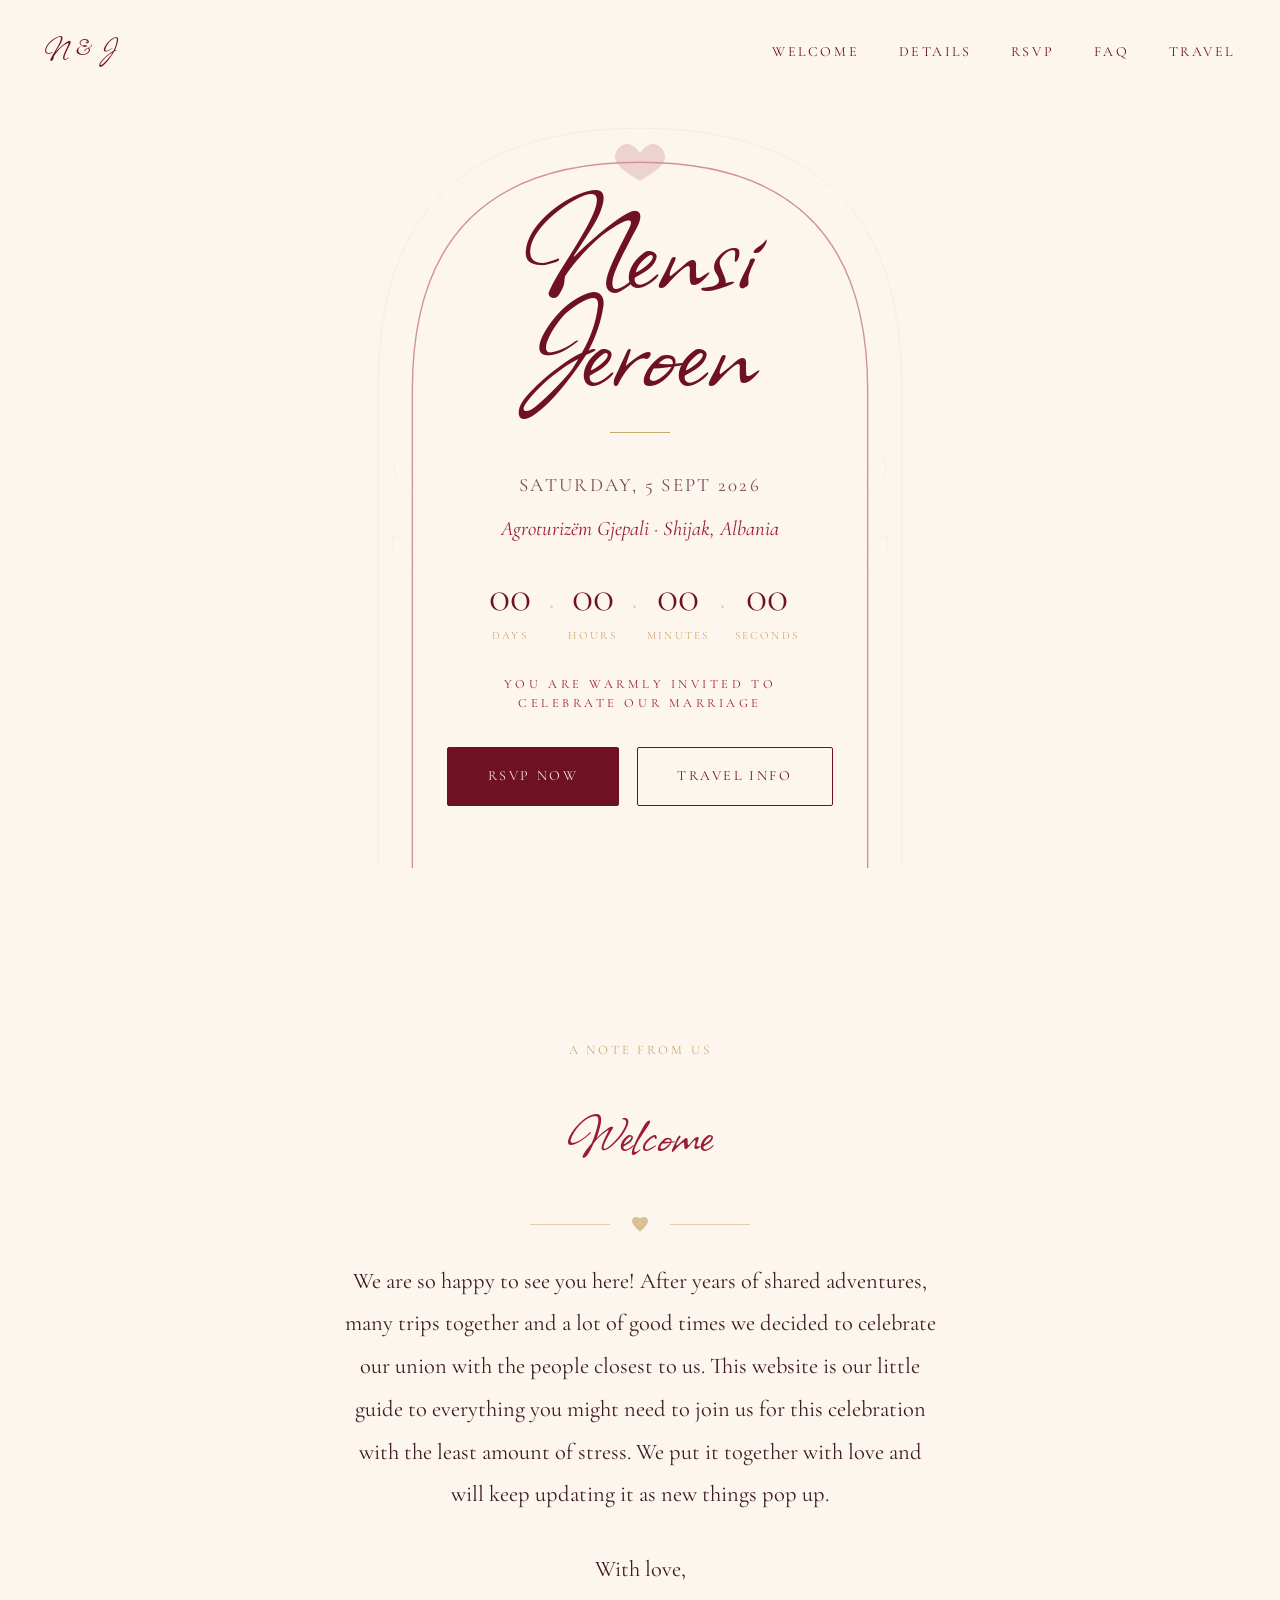
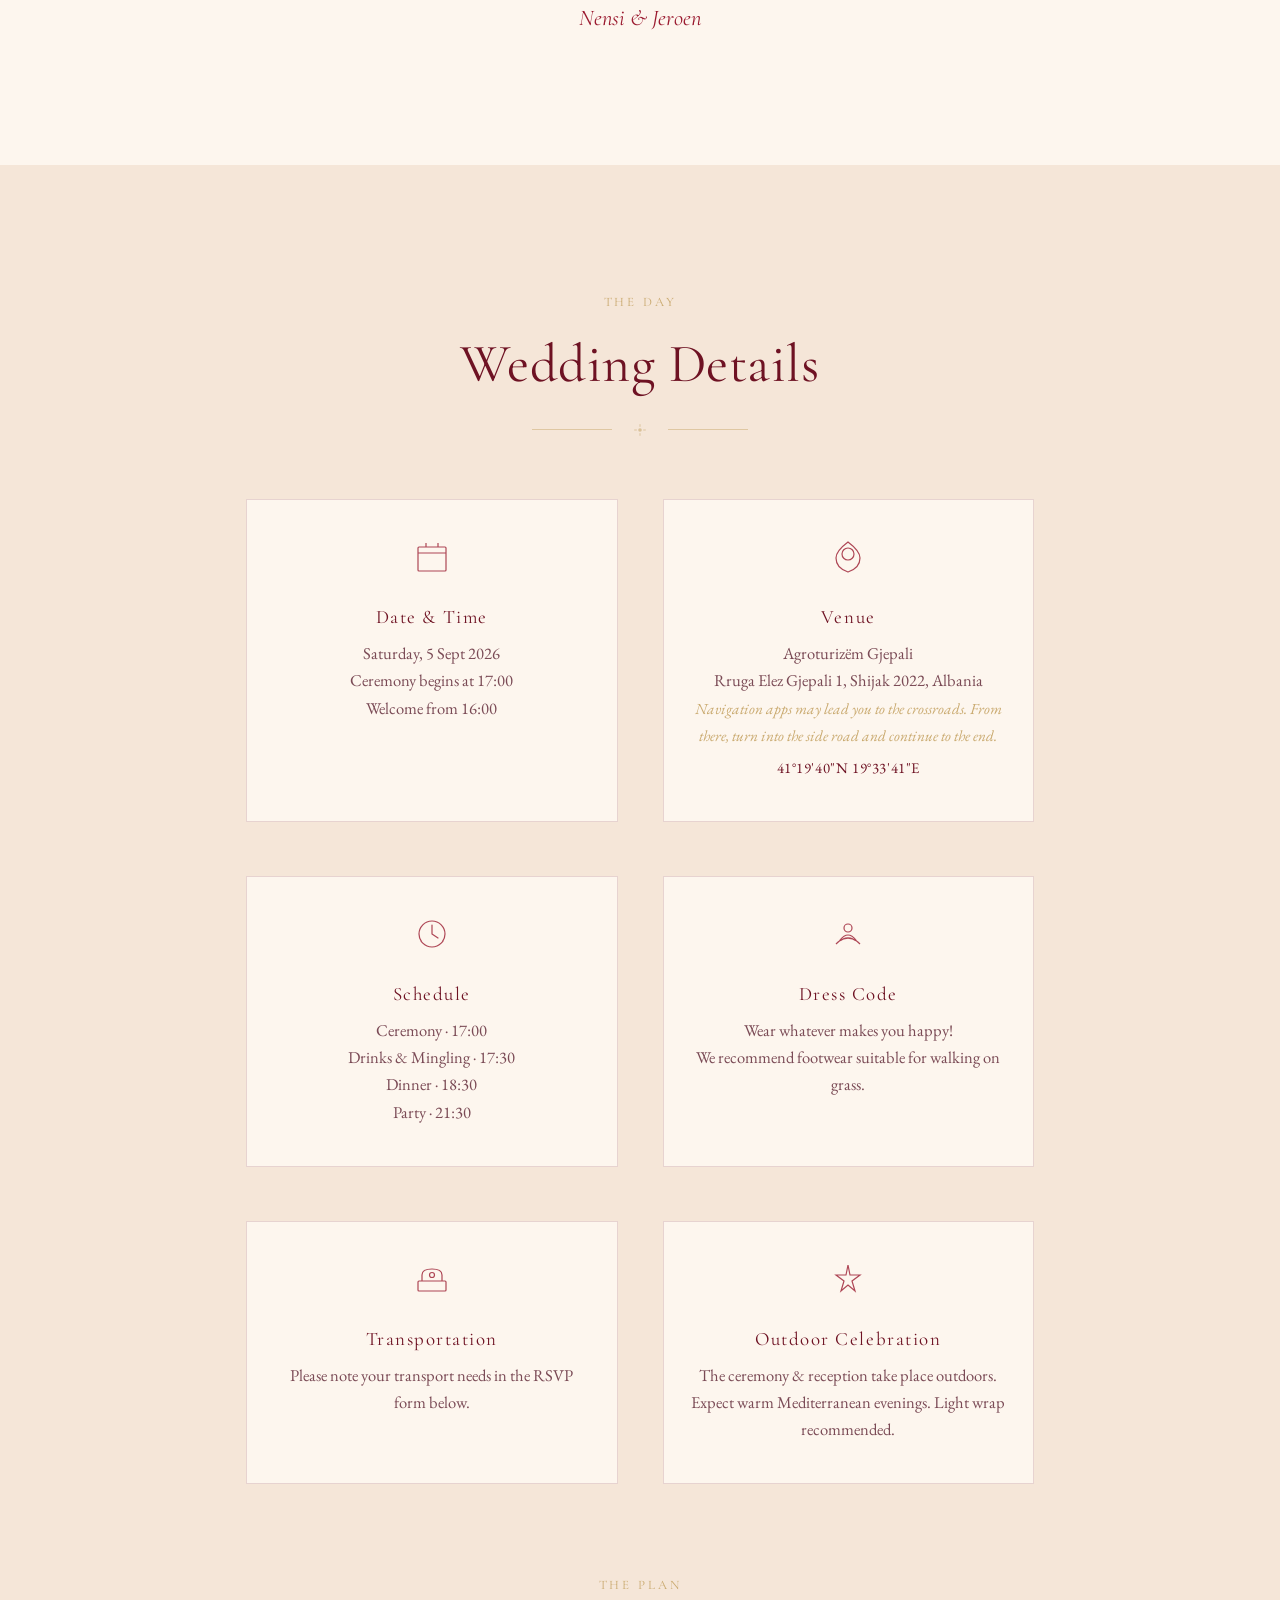
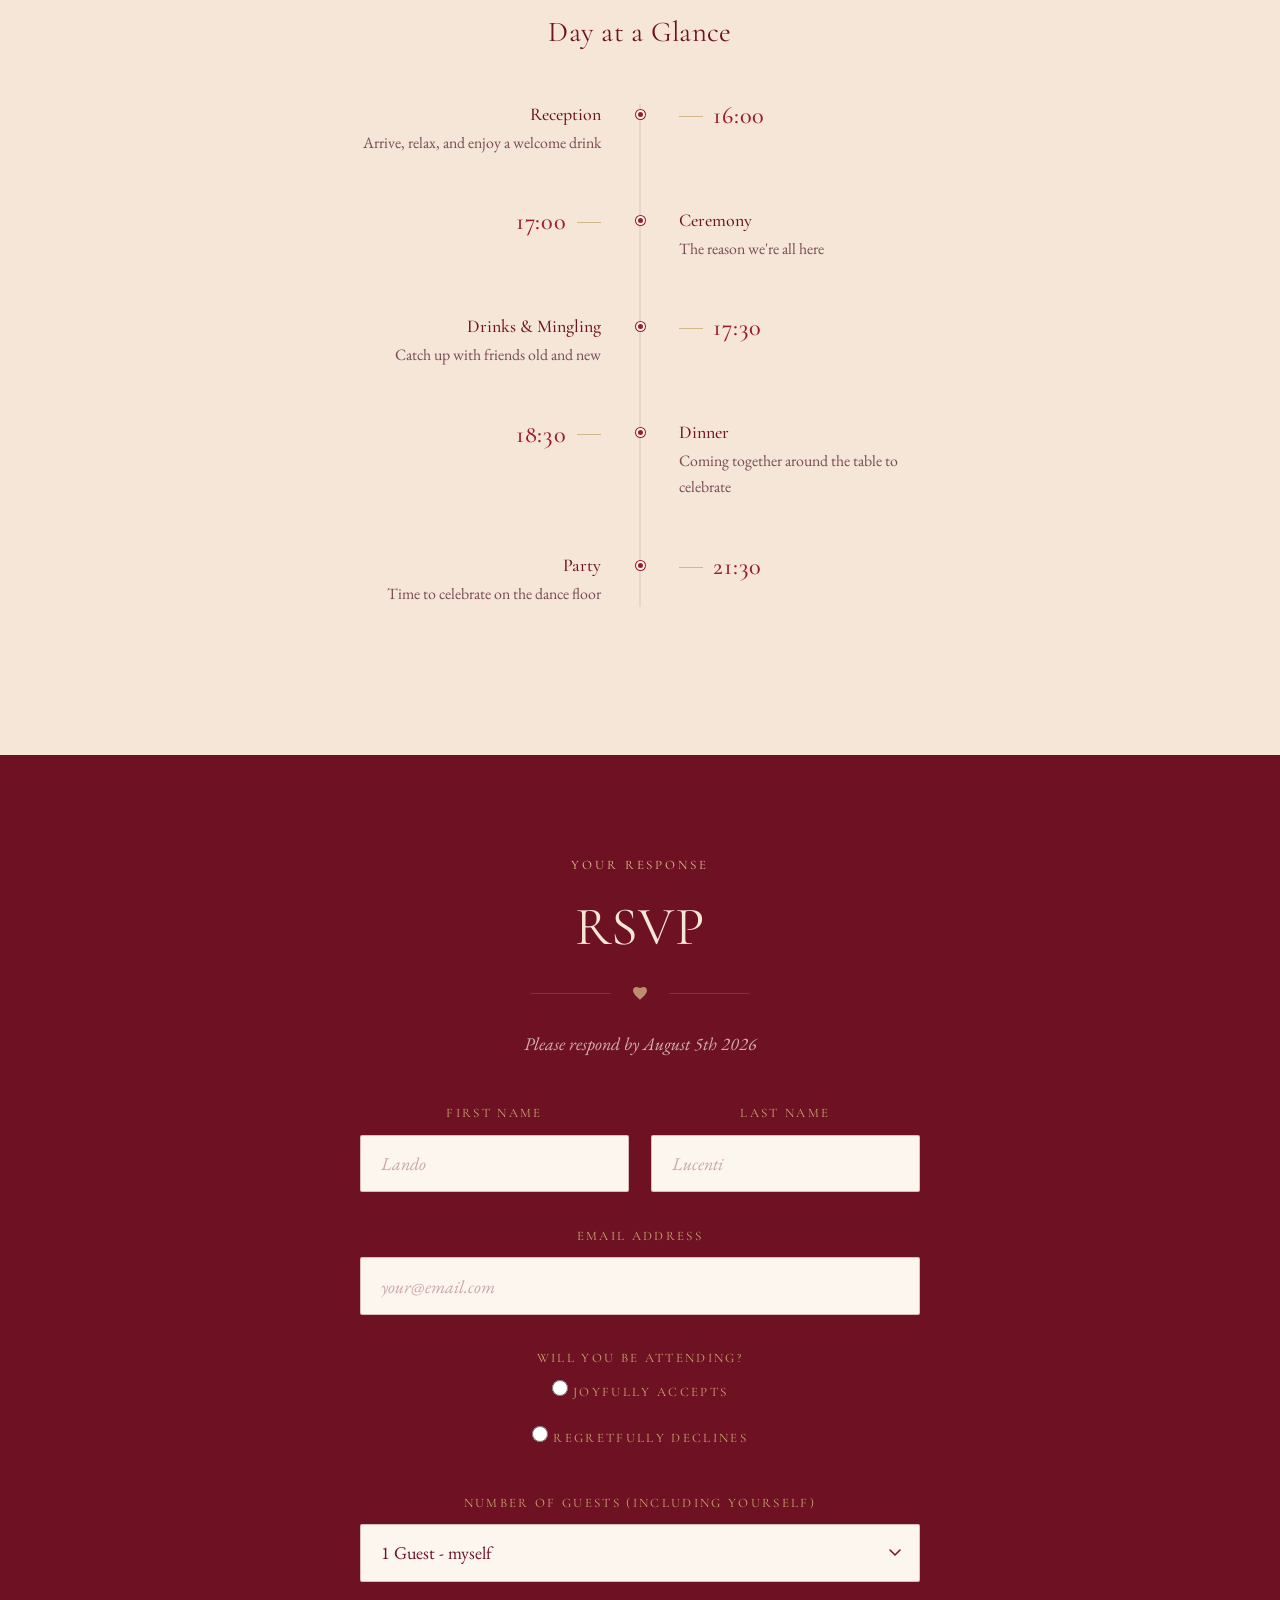
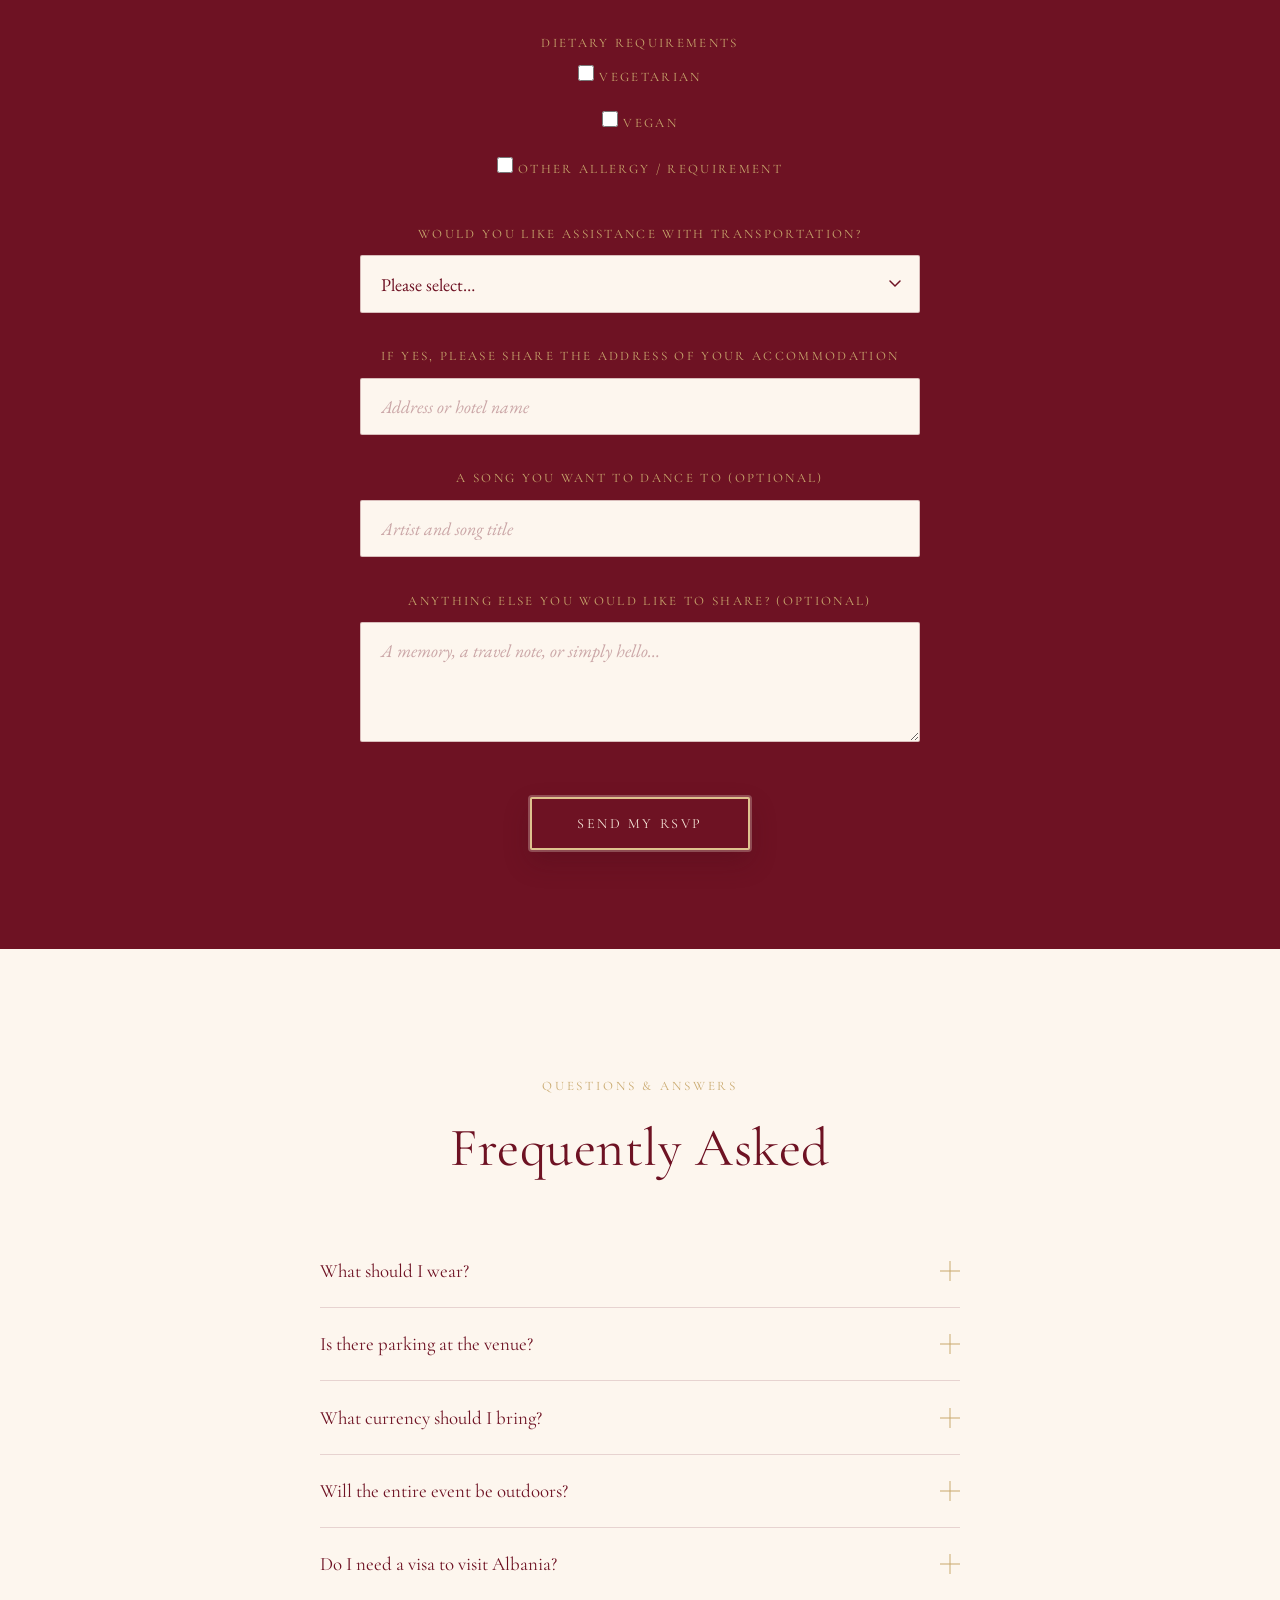
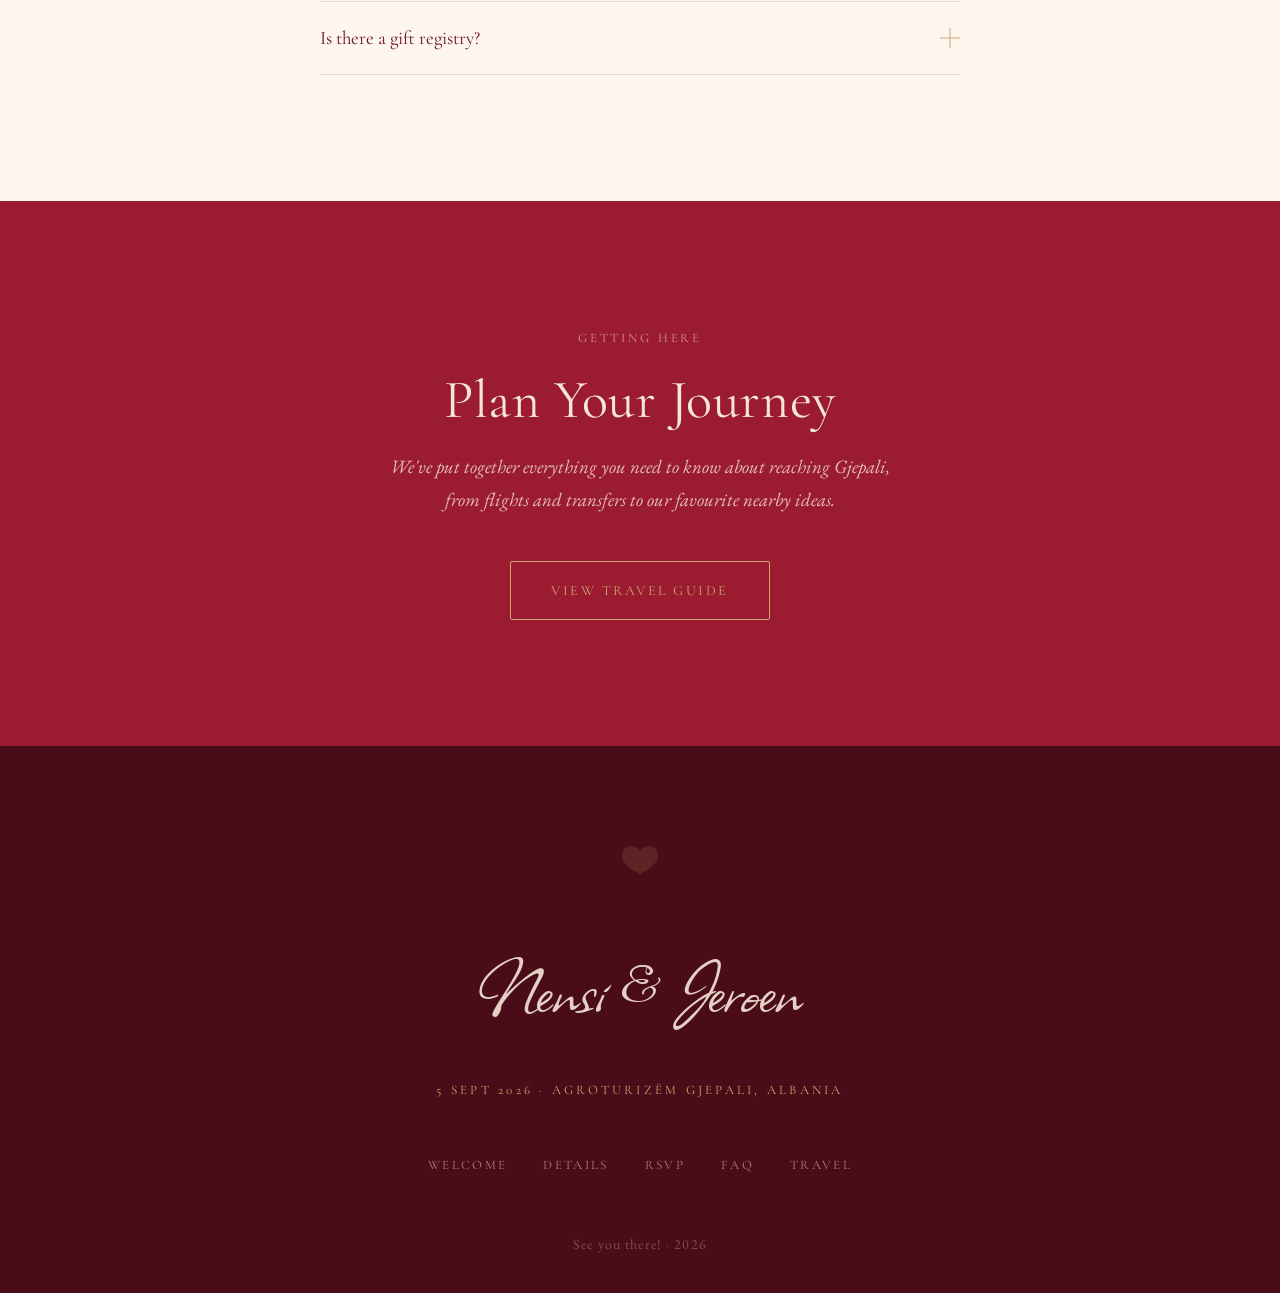
==== commit 8d47fe01: "unbold grass" ====
--- a/index.html
+++ b/index.html
@@ -441,7 +441,7 @@
           </button>
           <div class="faq-answer" aria-hidden="true">
             <p class="faq-answer-inner">
-              We want everyone to feel comfortable and like themselves, so please wear whatever makes you happy! Most of the celebration will be outdoors on <strong>grass</strong>, so we recommend keeping that in mind when choosing your outfit and shoes.
+              We want everyone to feel comfortable and like themselves, so please wear whatever makes you happy! Most of the celebration will be outdoors on grass, so we recommend keeping that in mind when choosing your outfit and shoes.
             </p>
           </div>
         </div>
--- a/styles/main.css
+++ b/styles/main.css
@@ -138,6 +138,15 @@
   color: rgba(245, 230, 216, 0.85);
 }
 
+#details {
+  padding-bottom: 5.25rem;
+}
+
+#rsvp {
+  padding-top: 5.5rem;
+  padding-bottom: 5.5rem;
+}
+
 .section--pomegranate {
   background-color: var(--pomegranate);
   color: var(--champagne);
@@ -673,7 +682,7 @@
 
 .rsvp-form {
   max-width: 560px;
-  margin: 3rem auto 0;
+  margin: 2.4rem auto 0;
 }
 
 .form-group {
@@ -1228,6 +1237,12 @@
 
   .form-row { grid-template-columns: 1fr; }
   #diet-other-details { margin-left: 0; }
+  #details { padding-bottom: 4rem; }
+  #rsvp {
+    padding-top: 4.25rem;
+    padding-bottom: 4.25rem;
+  }
+  #rsvp .rsvp-form { margin-top: 2rem; }
 
   .hero { padding: 7.5rem 1rem 4rem; }
   .hero-arch { top: 6rem; width: min(560px, 96vw); max-height: calc(100svh - 7rem); }
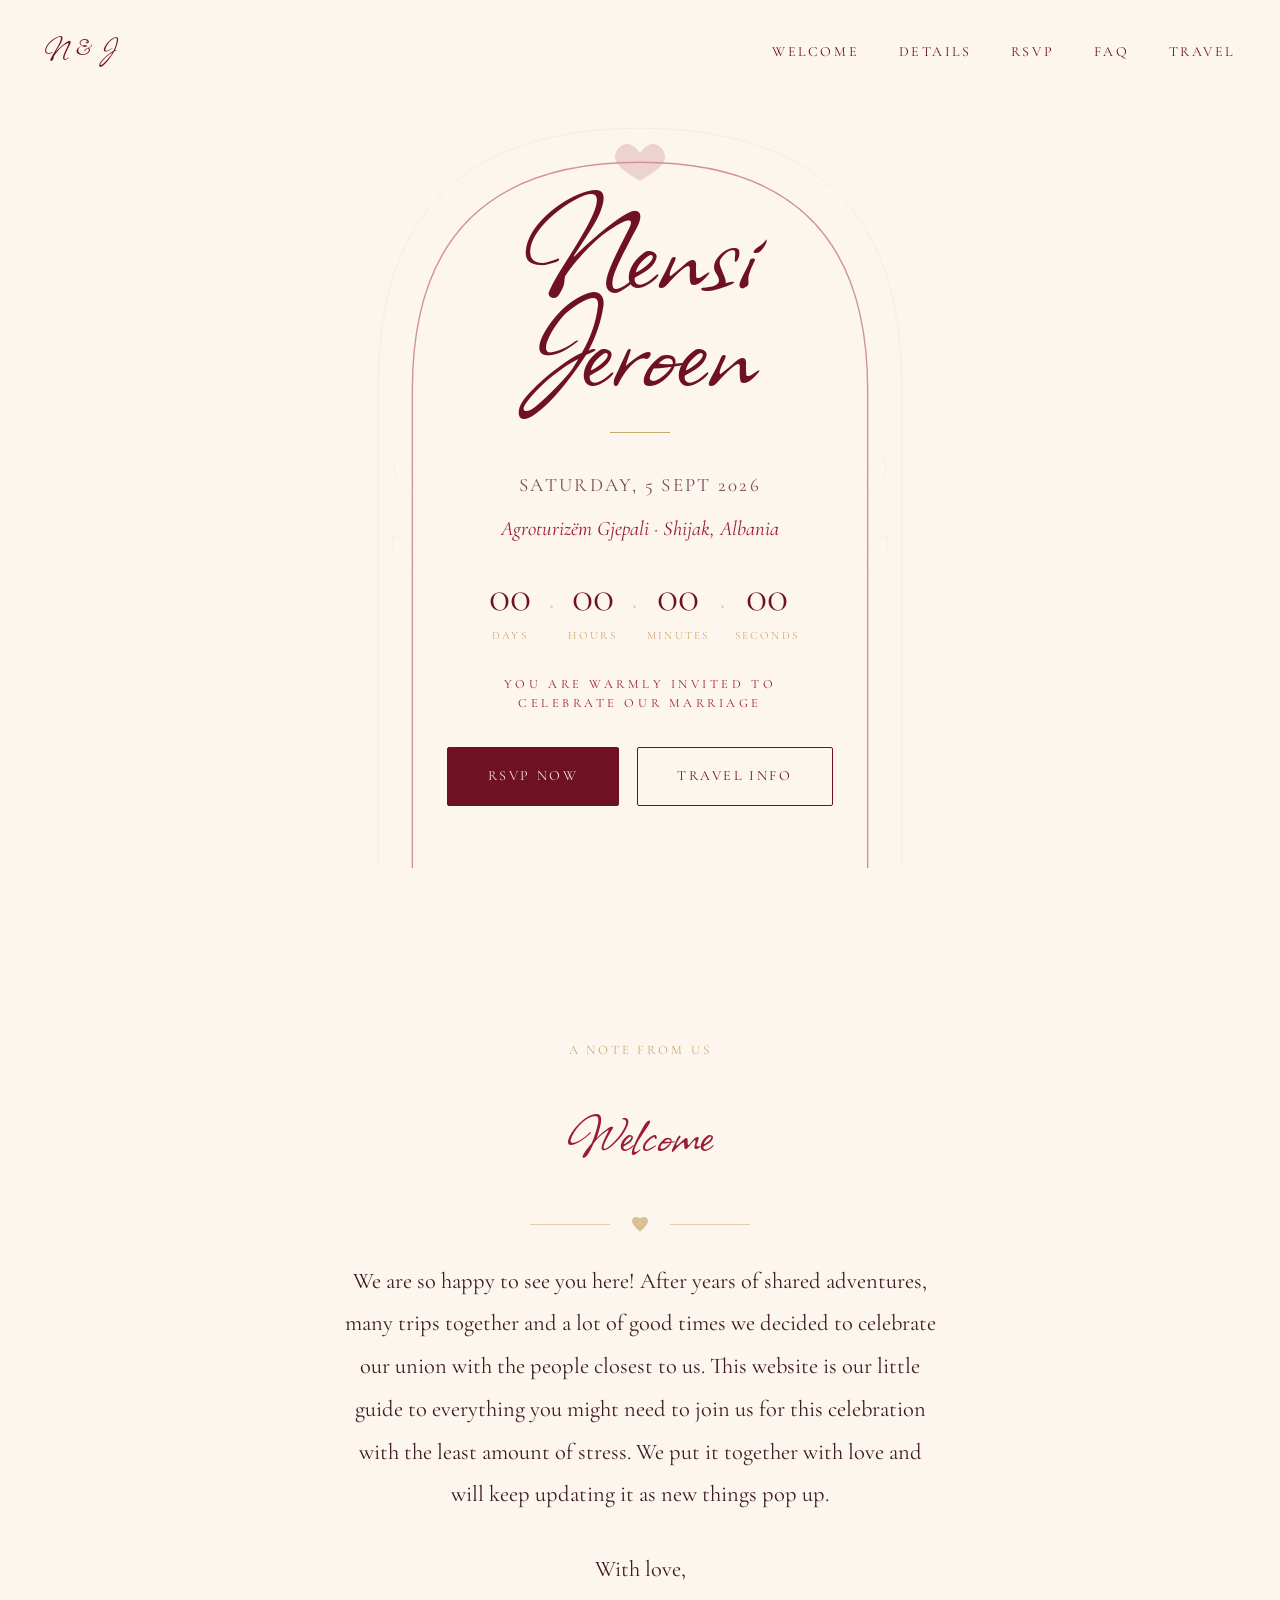
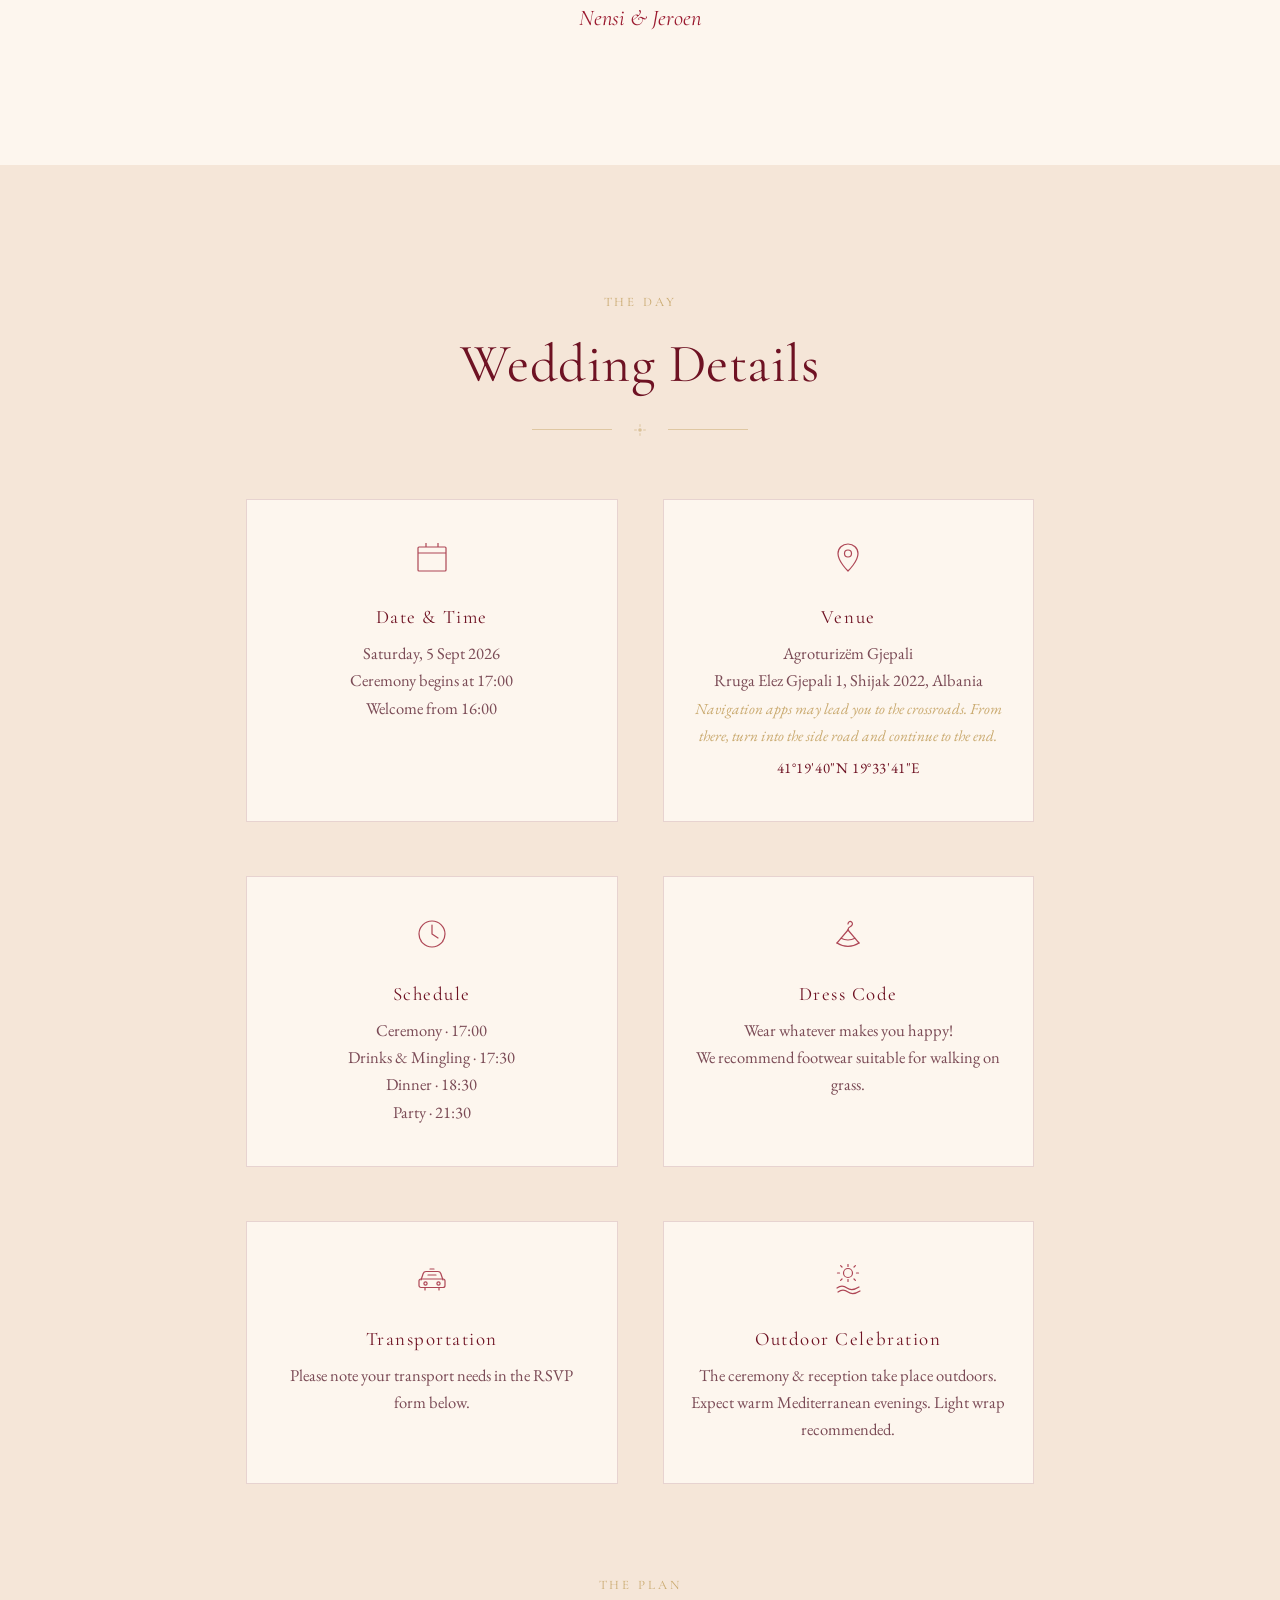
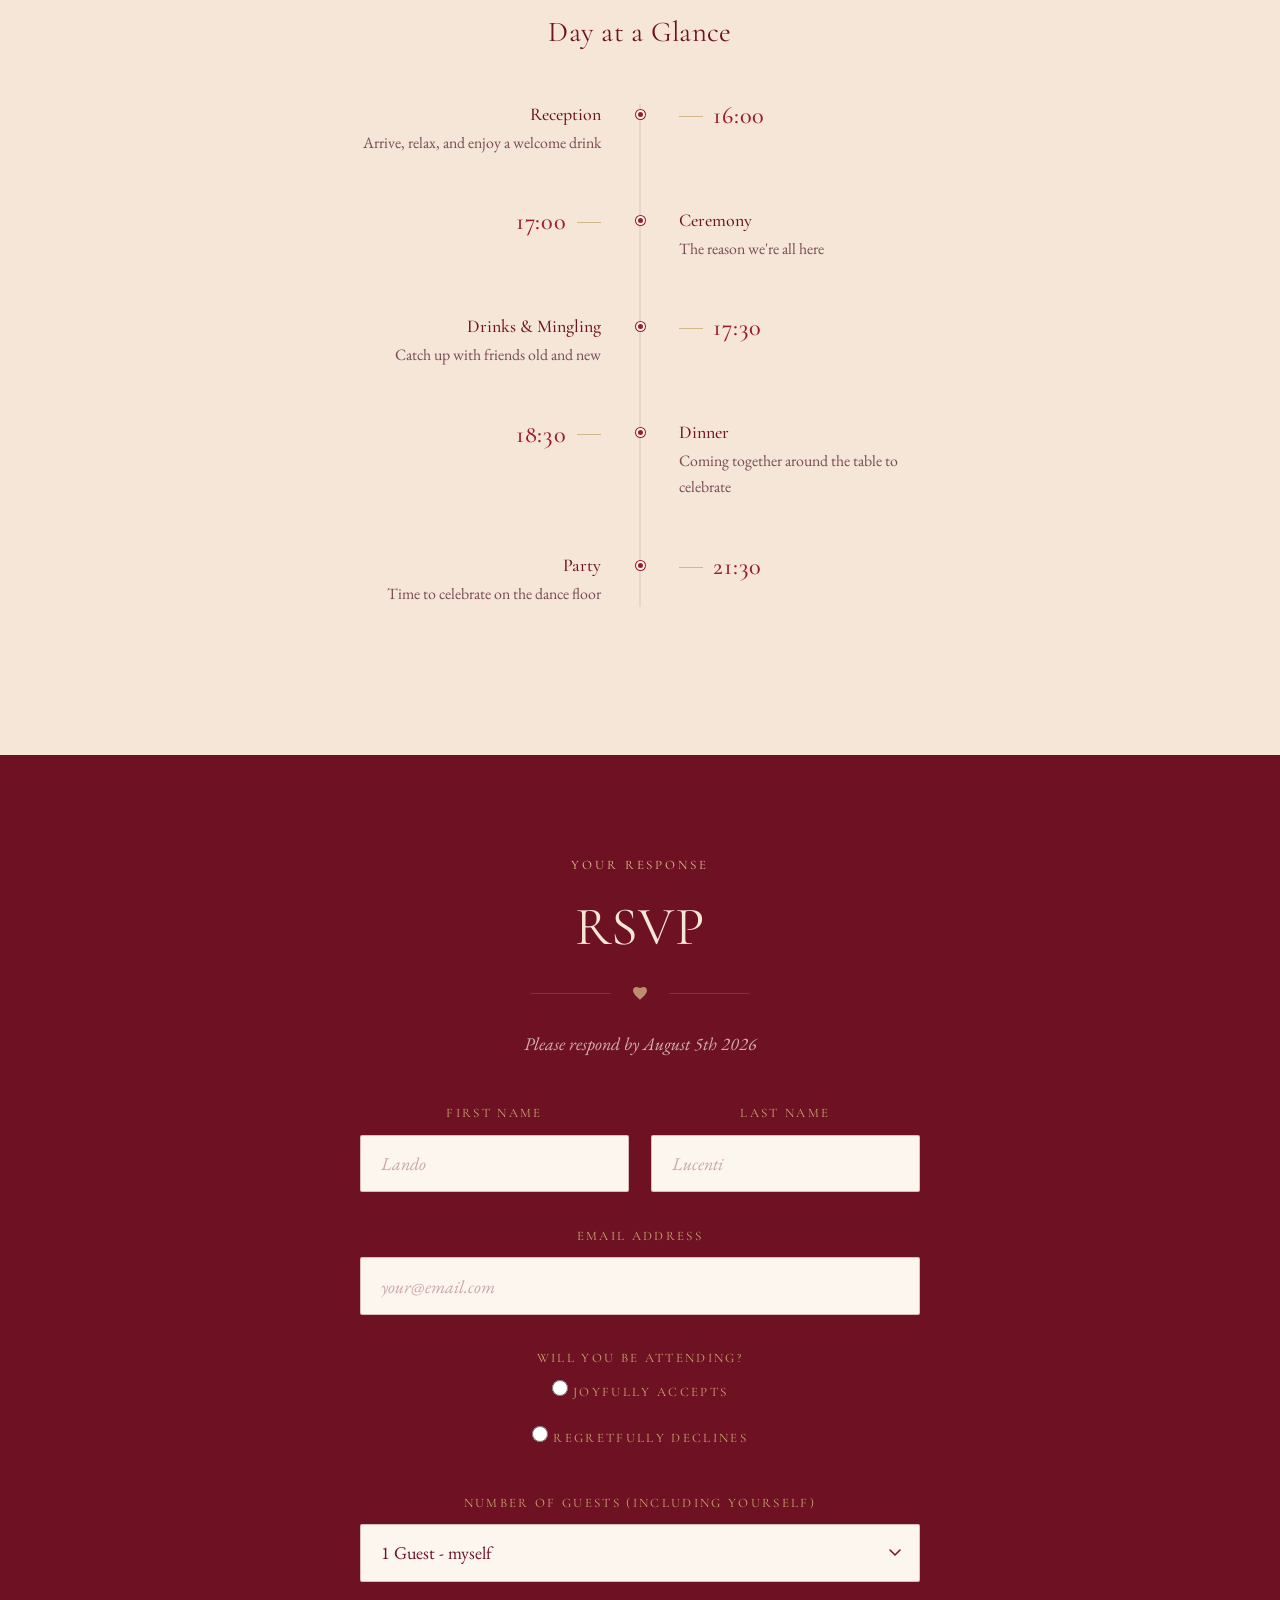
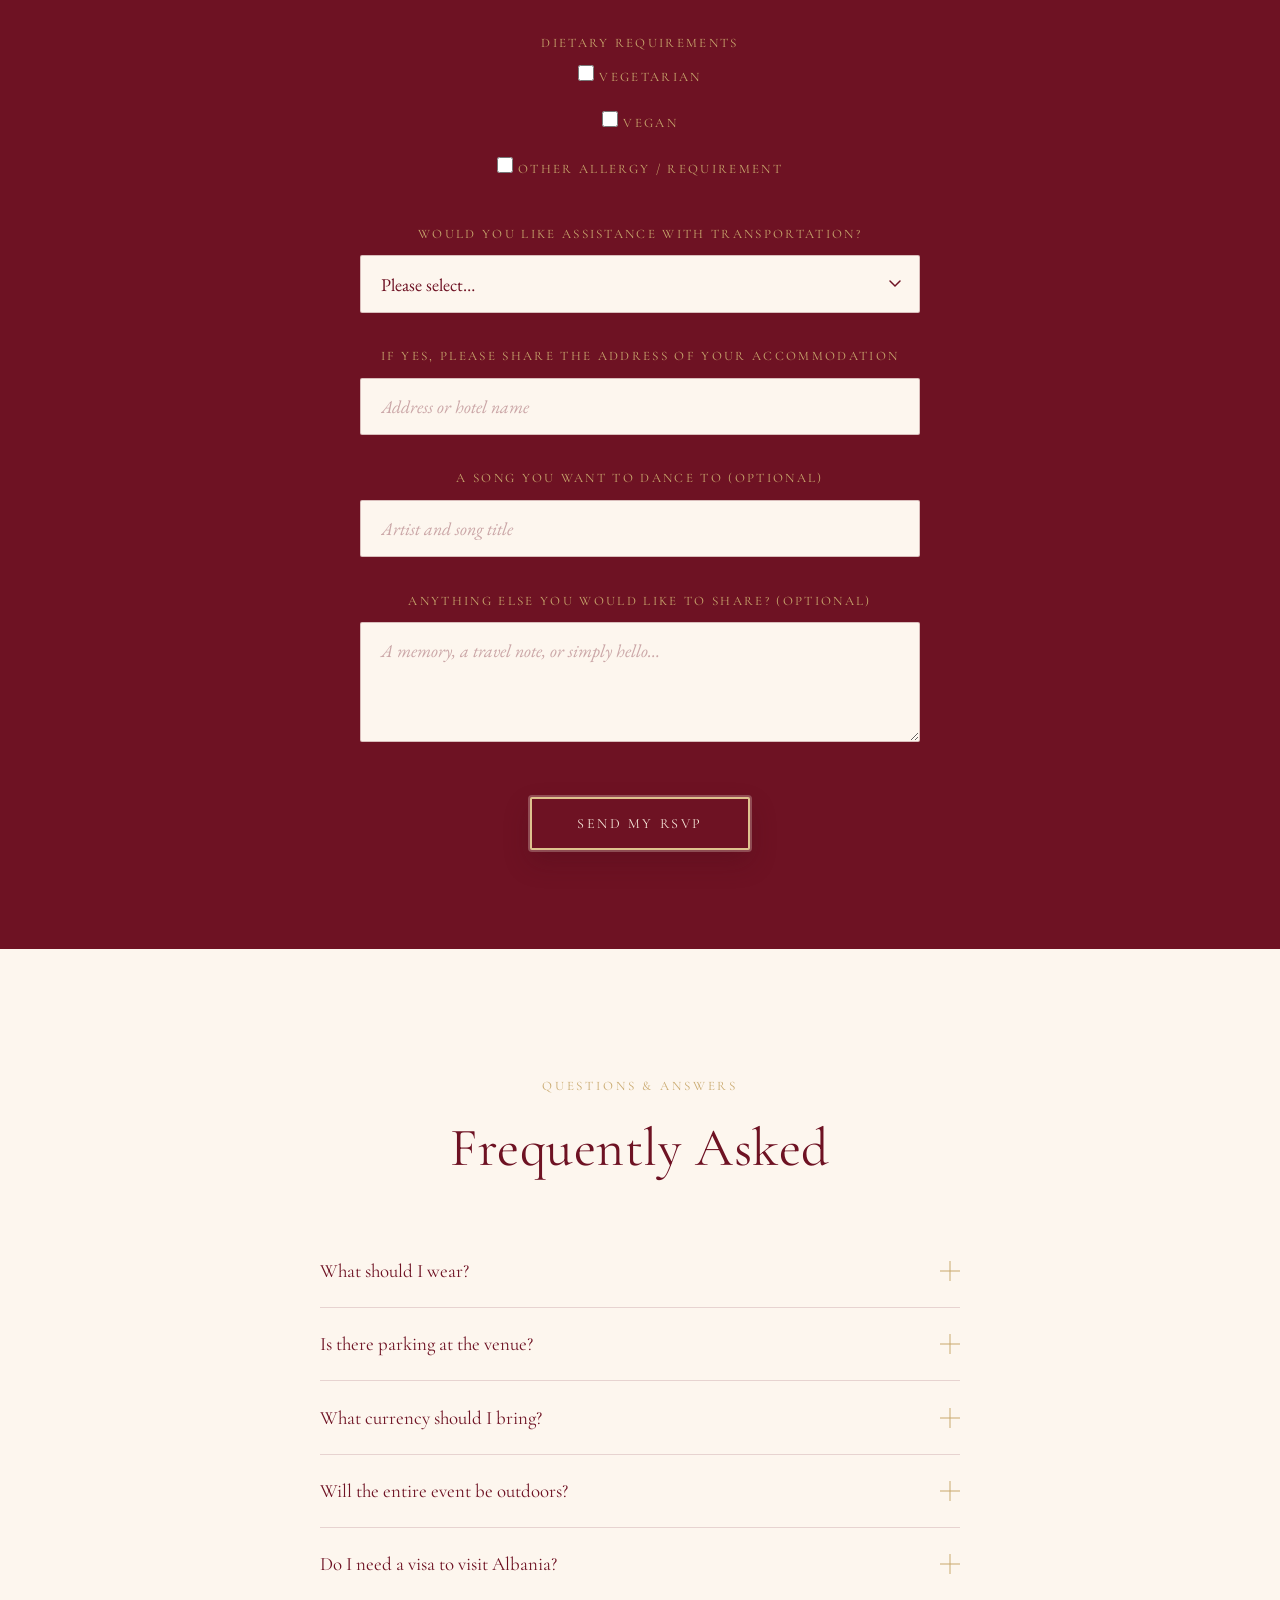
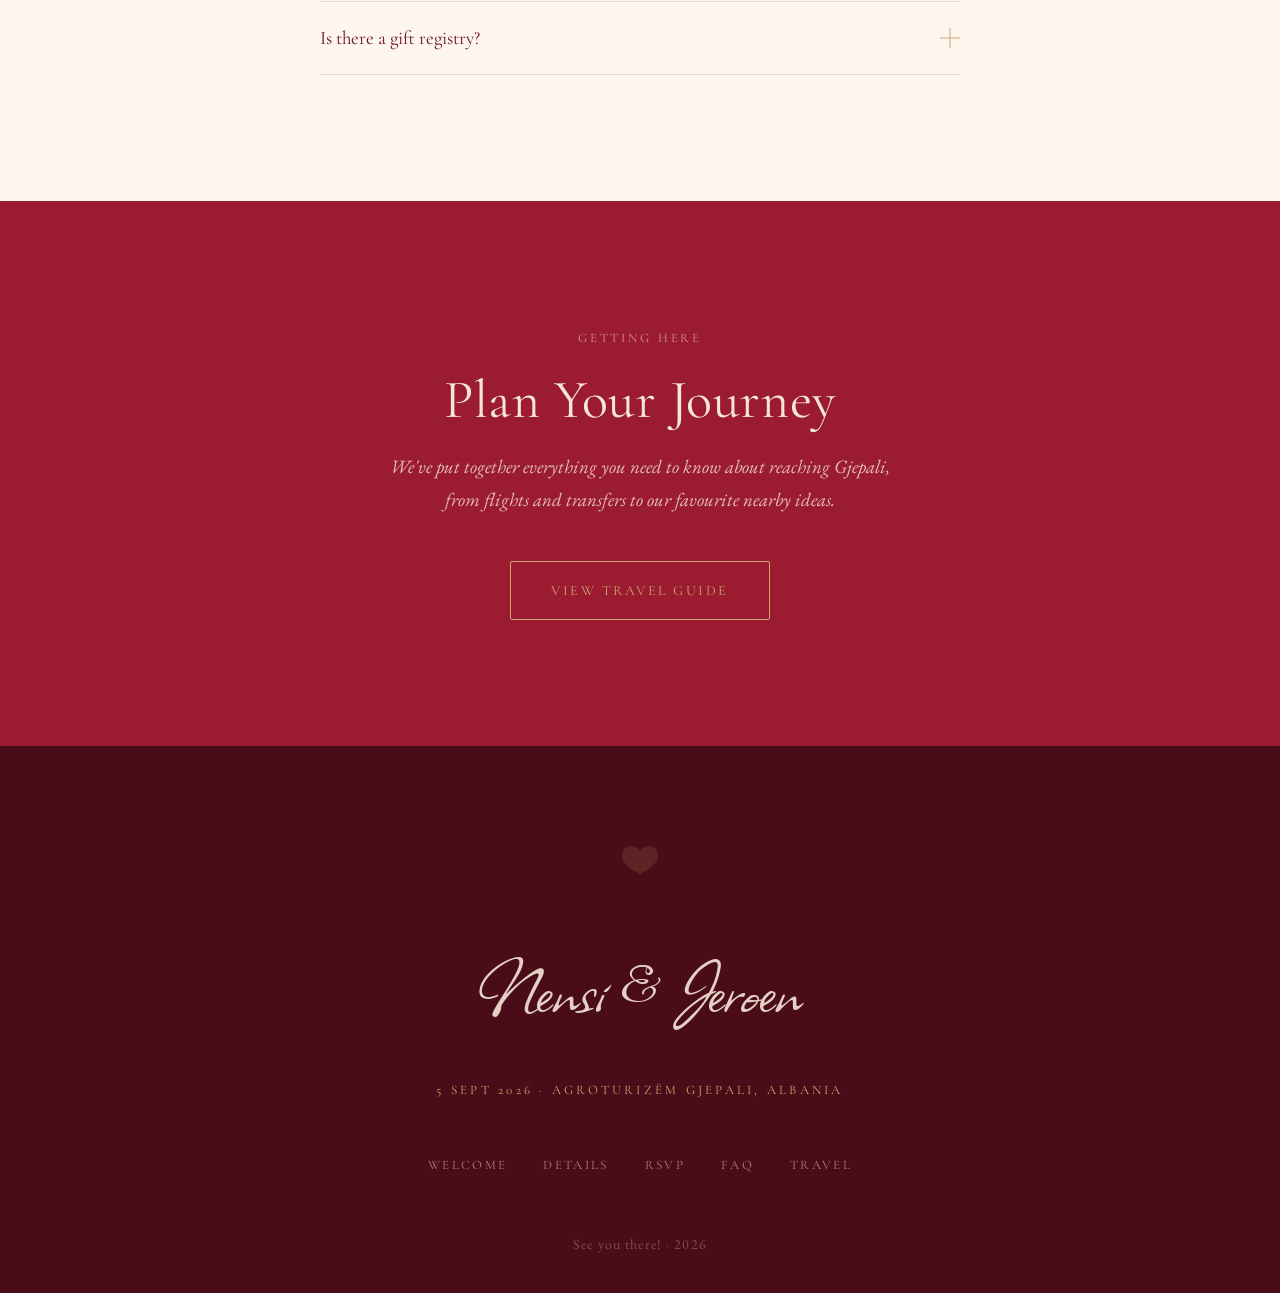
==== commit 5b179751: "adaptations" ====
--- a/index.html
+++ b/index.html
@@ -3,7 +3,7 @@
 <head>
   <meta charset="UTF-8">
   <meta name="viewport" content="width=device-width, initial-scale=1.0">
-  <title>Nensi & Jeroen — 5 Sept 2026 · Agroturizëm Gjepali, Albania</title>
+  <title>Nensi & Jeroen · 5 Sept 2026</title>
   <link rel="icon" type="image/png" sizes="32x32" href="assets/favicons/favicon-32x32.png">
   <link rel="icon" type="image/png" sizes="192x192" href="assets/favicons/icon-192x192.png">
   <link rel="apple-touch-icon" href="assets/favicons/apple-touch-icon.png">
@@ -158,9 +158,9 @@
         </div>
 
         <div class="detail-card">
-          <svg class="detail-icon" width="36" height="36" viewBox="0 0 36 36" fill="none" stroke="currentColor" stroke-width="1.2" aria-hidden="true">
-            <circle cx="18" cy="15" r="6"/>
-            <path d="M18 3 Q30 12 30 19 Q30 29 18 33 Q6 29 6 19 Q6 12 18 3Z"/>
+          <svg class="detail-icon" width="36" height="36" viewBox="0 0 36 36" fill="none" stroke="currentColor" stroke-width="1.2" stroke-linecap="round" stroke-linejoin="round" aria-hidden="true">
+            <path d="M18 32C18 32 28 22.5 28 14.5C28 9 23.5 5 18 5C12.5 5 8 9 8 14.5C8 22.5 18 32 18 32Z"/>
+            <circle cx="18" cy="14.5" r="3.5"/>
           </svg>
           <h3>Venue</h3>
           <p>Agroturizëm Gjepali<br>Rruga Elez Gjepali 1, Shijak 2022, Albania<br><em style="font-size:0.85rem; color:var(--gold)">Navigation apps may lead you to the crossroads. From there, turn into the side road and continue to the end.</em><br><span class="venue-coordinates">41°19'40"N 19°33'41"E</span></p>
@@ -176,28 +176,45 @@
         </div>
 
         <div class="detail-card">
-          <svg class="detail-icon" width="36" height="36" viewBox="0 0 36 36" fill="none" stroke="currentColor" stroke-width="1.2" aria-hidden="true">
-            <path d="M6 28 Q18 16 30 28"/>
-            <path d="M10 24 Q18 14 26 24"/>
-            <circle cx="18" cy="12" r="4"/>
+          <svg class="detail-icon" width="36" height="36" viewBox="0 0 36 36" fill="none" stroke="currentColor" stroke-width="1.2" stroke-linecap="round" stroke-linejoin="round" aria-hidden="true">
+            <path d="M18 8C18 5.8 20 4.7 21.6 6C23.2 7.3 22.4 9.8 20.1 10.8C18.8 11.4 18 12.2 18 14"/>
+            <path d="M18 14L7 27"/>
+            <path d="M18 14L29 27"/>
+            <path d="M7 27C10.3 29.2 14 30.3 18 30.3C22 30.3 25.7 29.2 29 27"/>
+            <path d="M11 22.3C13.1 23.4 15.4 24 18 24C20.6 24 22.9 23.4 25 22.3"/>
           </svg>
           <h3>Dress Code</h3>
           <p>Wear whatever makes you happy!<br>We recommend footwear suitable for walking on grass.</p>
         </div>
 
         <div class="detail-card">
-          <svg class="detail-icon" width="36" height="36" viewBox="0 0 36 36" fill="none" stroke="currentColor" stroke-width="1.2" aria-hidden="true">
-            <rect x="4" y="20" width="28" height="10" rx="1"/>
-            <path d="M8 20 L8 14 Q8 8 18 8 Q28 8 28 14 L28 20"/>
-            <circle cx="18" cy="14" r="2.5"/>
+          <svg class="detail-icon" width="36" height="36" viewBox="0 0 36 36" fill="none" stroke="currentColor" stroke-width="1.2" stroke-linecap="round" stroke-linejoin="round" aria-hidden="true">
+            <path d="M7 19L9.2 12.5C9.6 11.3 10.7 10.5 12 10.5H24C25.3 10.5 26.4 11.3 26.8 12.5L29 19"/>
+            <rect x="5" y="18" width="26" height="8.5" rx="2"/>
+            <path d="M11 26.5V29"/>
+            <path d="M25 26.5V29"/>
+            <circle cx="11.5" cy="22.5" r="1.6"/>
+            <circle cx="24.5" cy="22.5" r="1.6"/>
+            <path d="M14 14H22"/>
+            <path d="M16 8H20"/>
           </svg>
           <h3>Transportation</h3>
           <p>Please note your transport needs in the RSVP form below.</p>
         </div>
 
         <div class="detail-card">
-          <svg class="detail-icon" width="36" height="36" viewBox="0 0 36 36" fill="none" stroke="currentColor" stroke-width="1.2" aria-hidden="true">
-            <path d="M18 4 L20 14 L30 14 L22 20 L25 30 L18 24 L11 30 L14 20 L6 14 L16 14Z"/>
+          <svg class="detail-icon" width="36" height="36" viewBox="0 0 36 36" fill="none" stroke="currentColor" stroke-width="1.2" stroke-linecap="round" stroke-linejoin="round" aria-hidden="true">
+            <circle cx="18" cy="12" r="4.5"/>
+            <path d="M18 3.5V5.5"/>
+            <path d="M18 18.5V20.5"/>
+            <path d="M9.5 12H7.5"/>
+            <path d="M28.5 12H26.5"/>
+            <path d="M12 6L10.6 4.6"/>
+            <path d="M24 6L25.4 4.6"/>
+            <path d="M12 18L10.6 19.4"/>
+            <path d="M24 18L25.4 19.4"/>
+            <path d="M7 27C10 24.8 14 24.8 17 27C20 29.2 24 29.2 29 26"/>
+            <path d="M8 31C11 28.8 15 28.8 18 31C21 33.2 25 33.2 30 30"/>
           </svg>
           <h3>Outdoor Celebration</h3>
           <p>The ceremony & reception take place outdoors. Expect warm Mediterranean evenings. Light wrap recommended.</p>
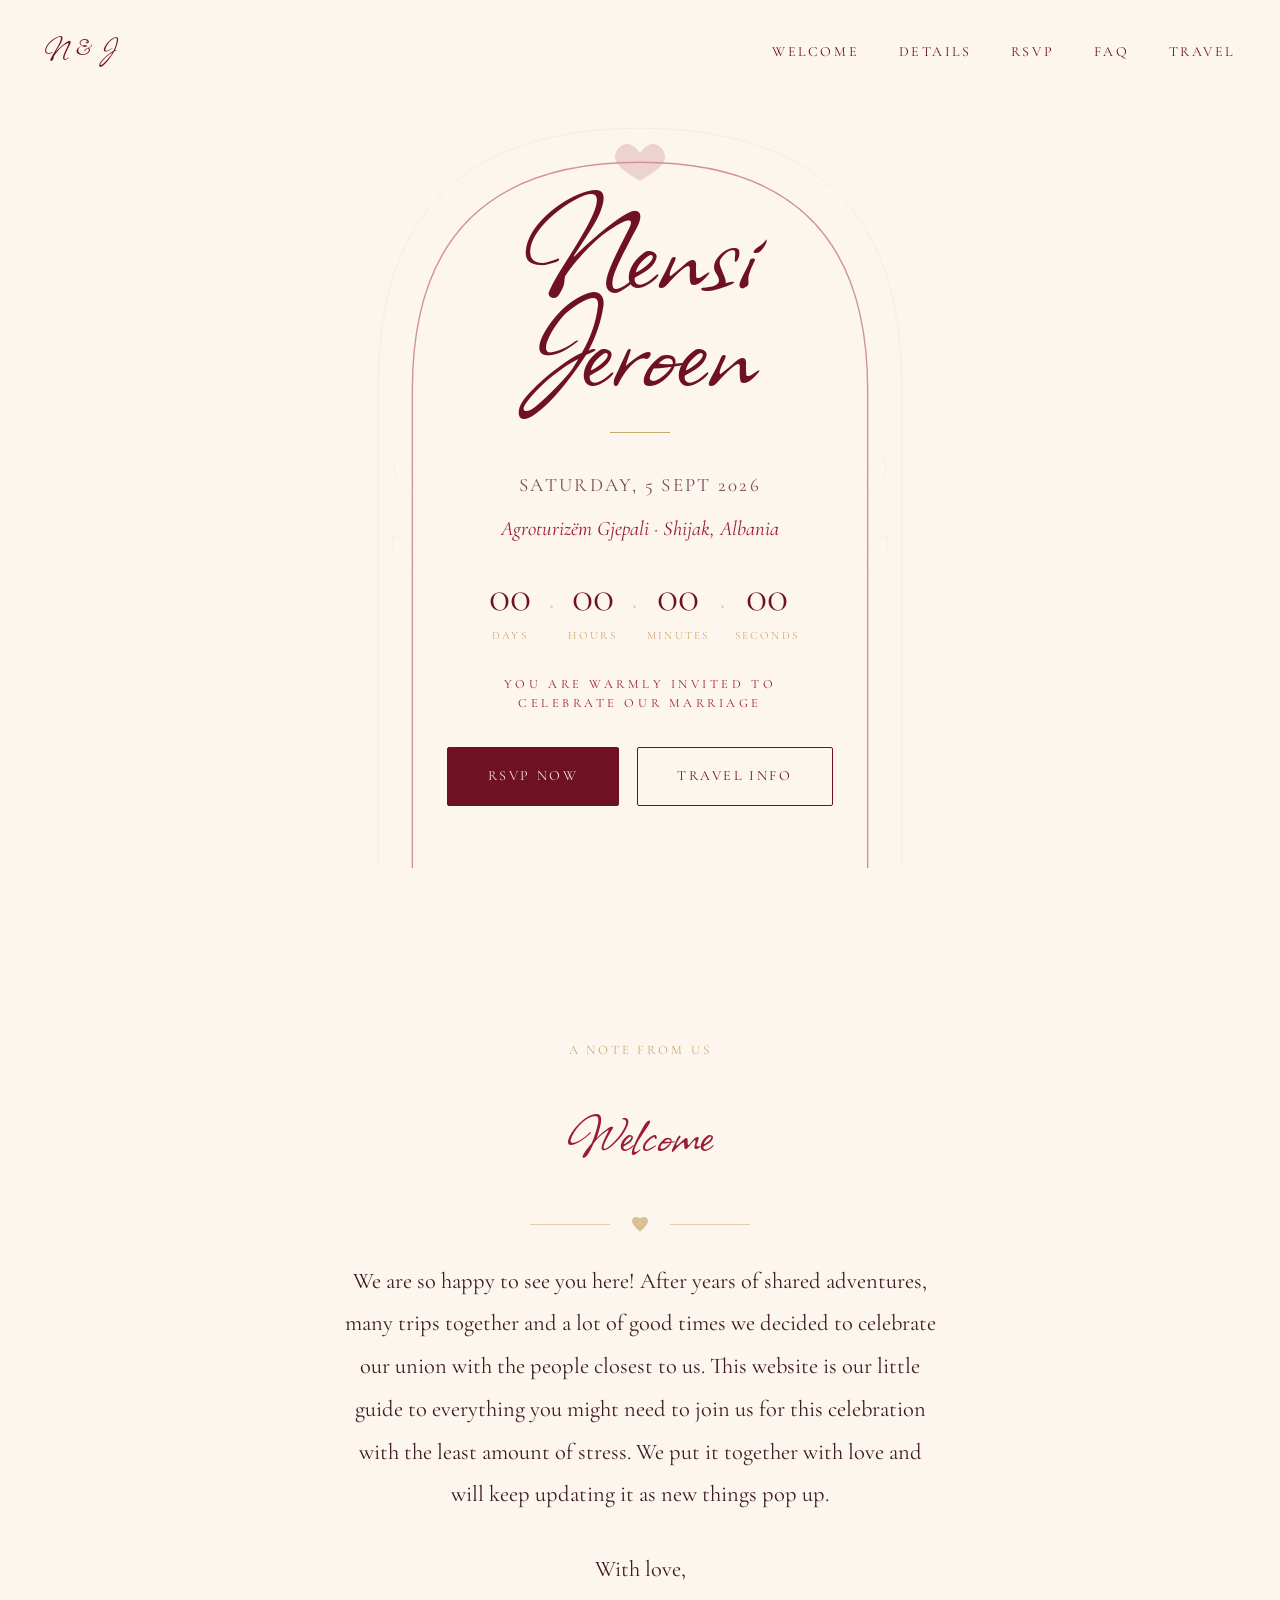
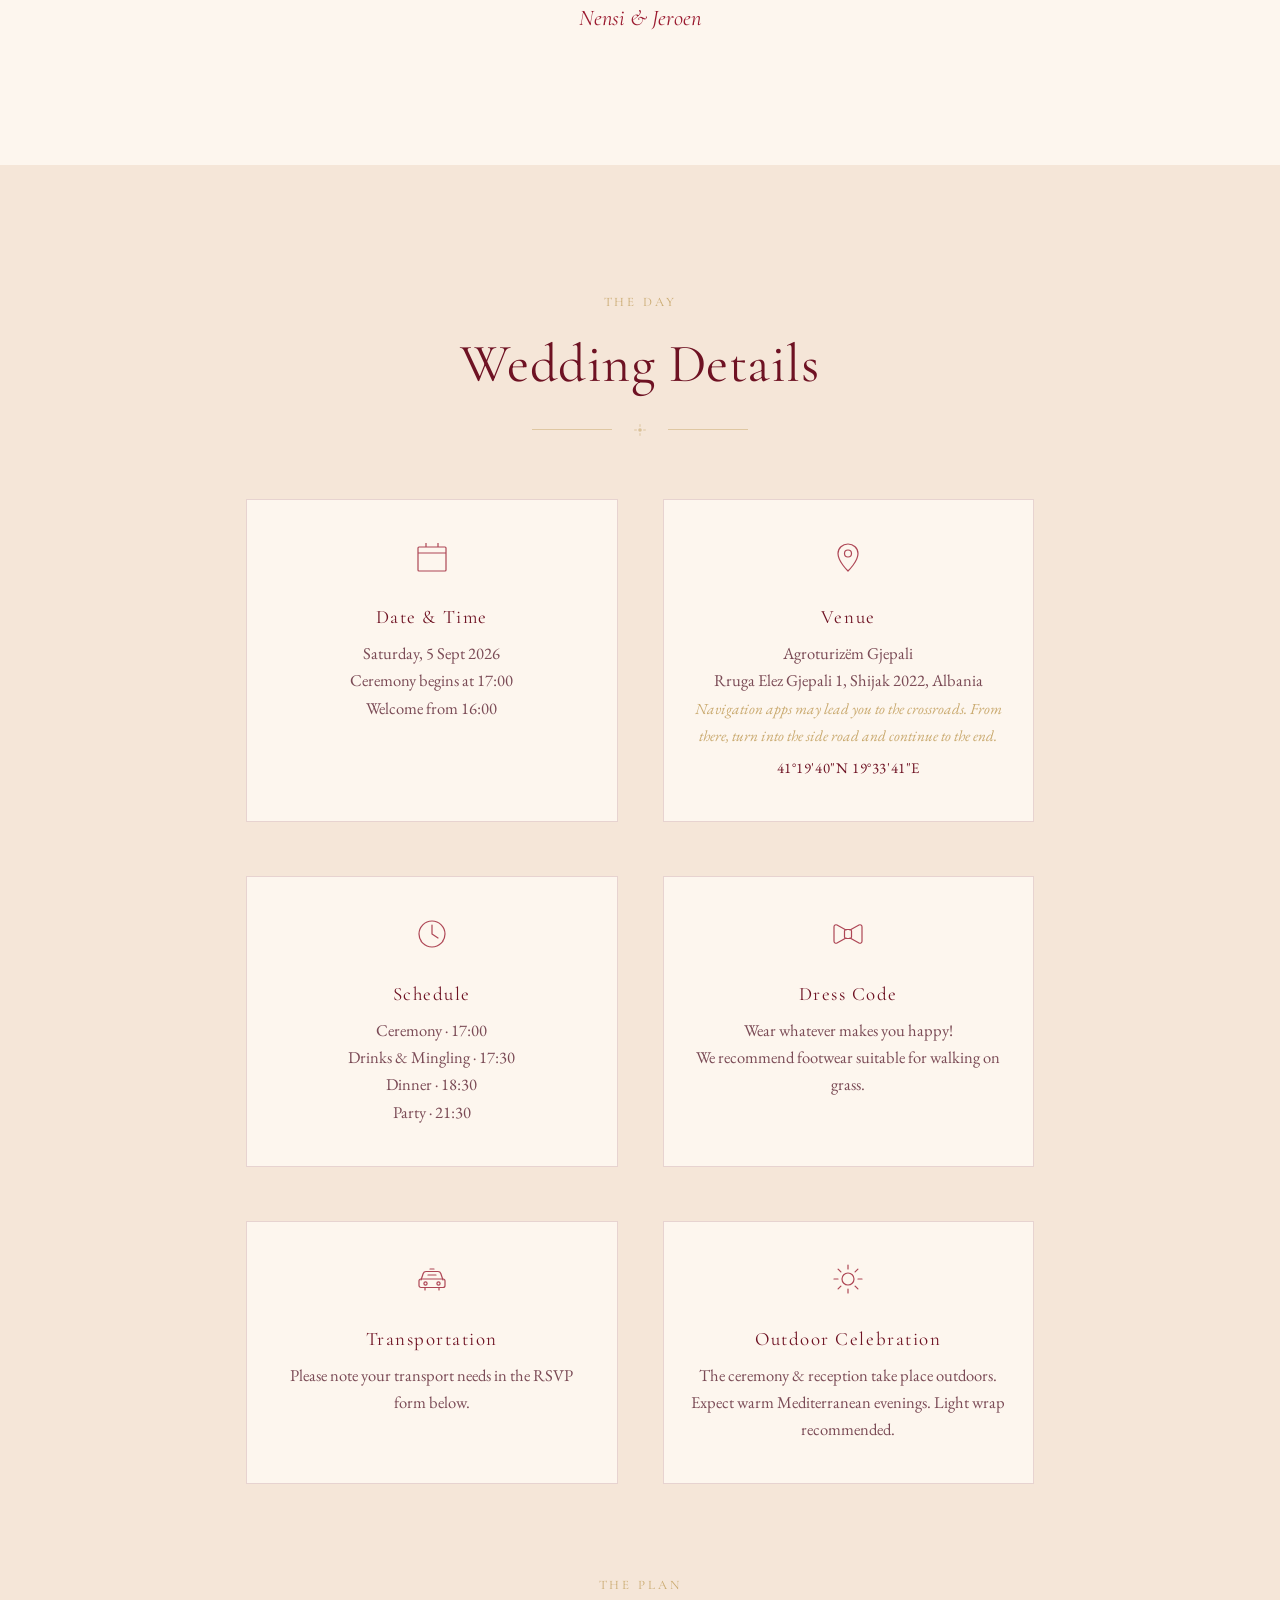
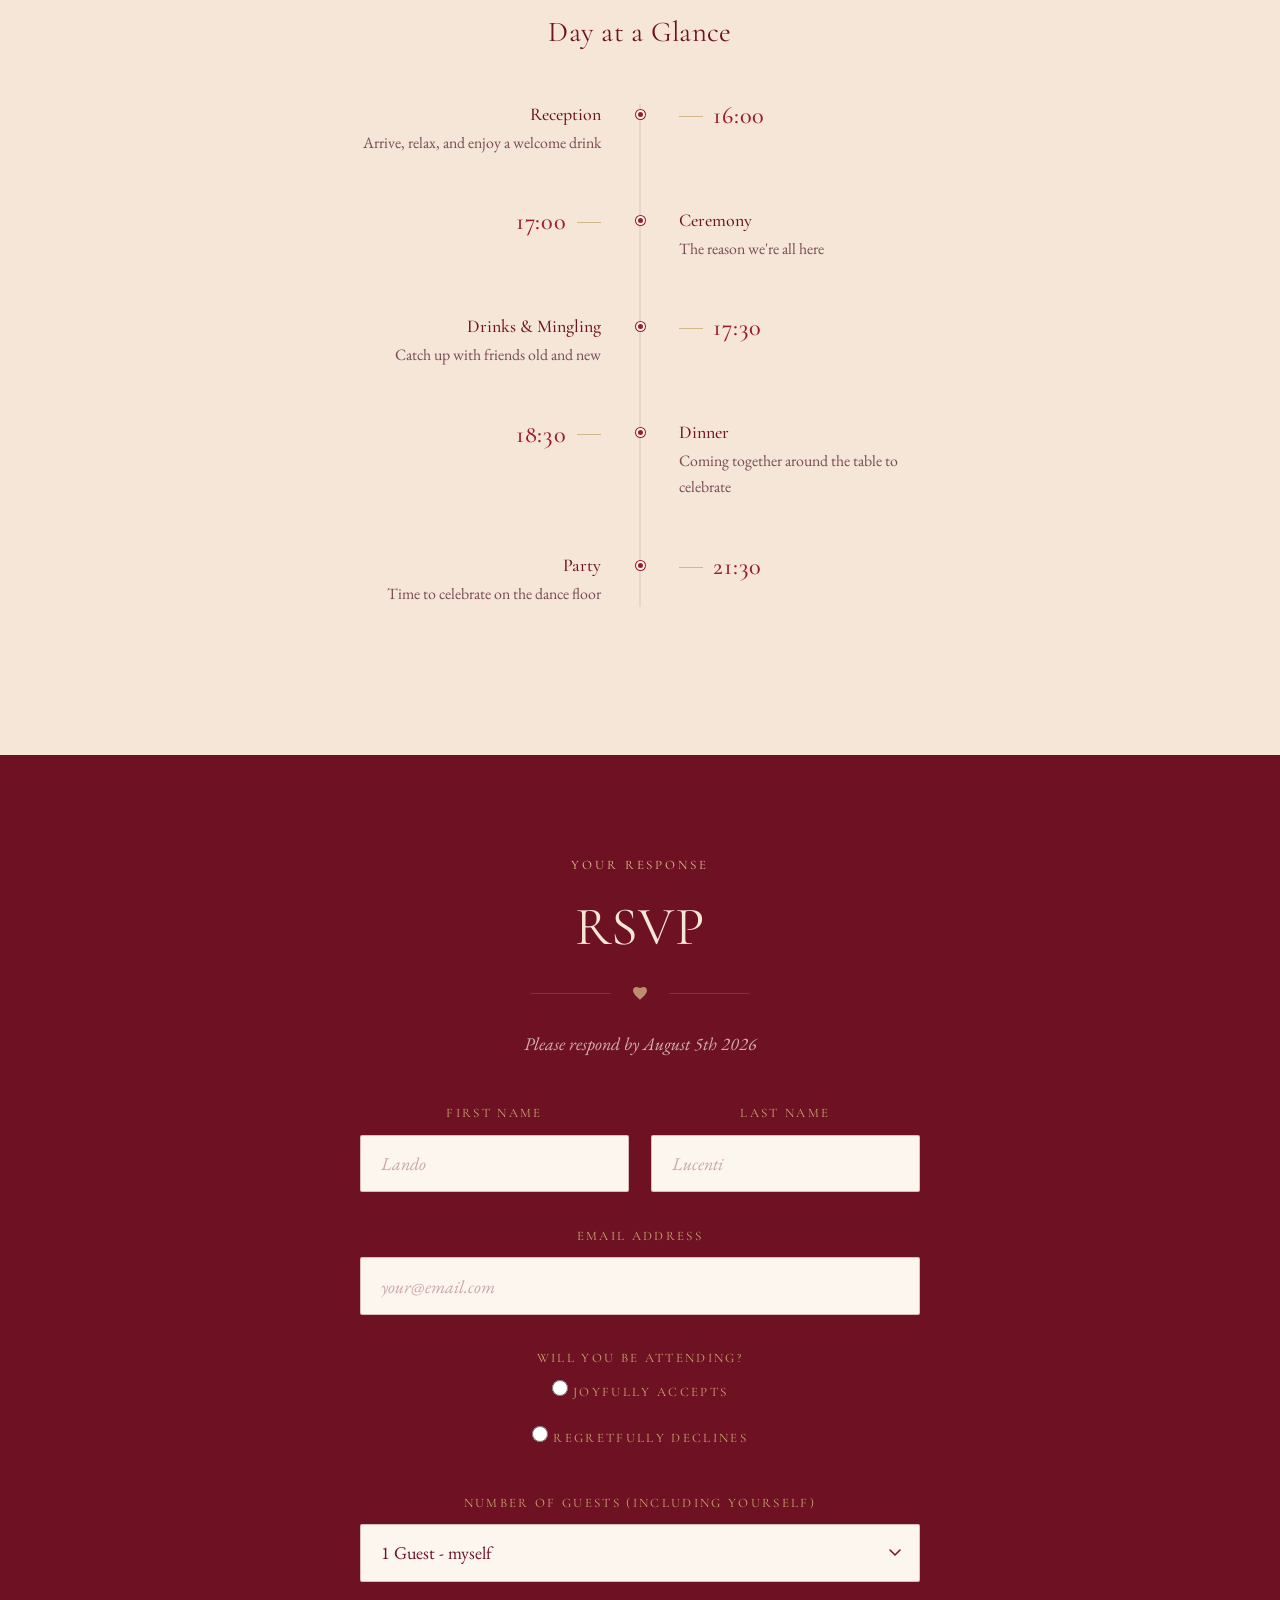
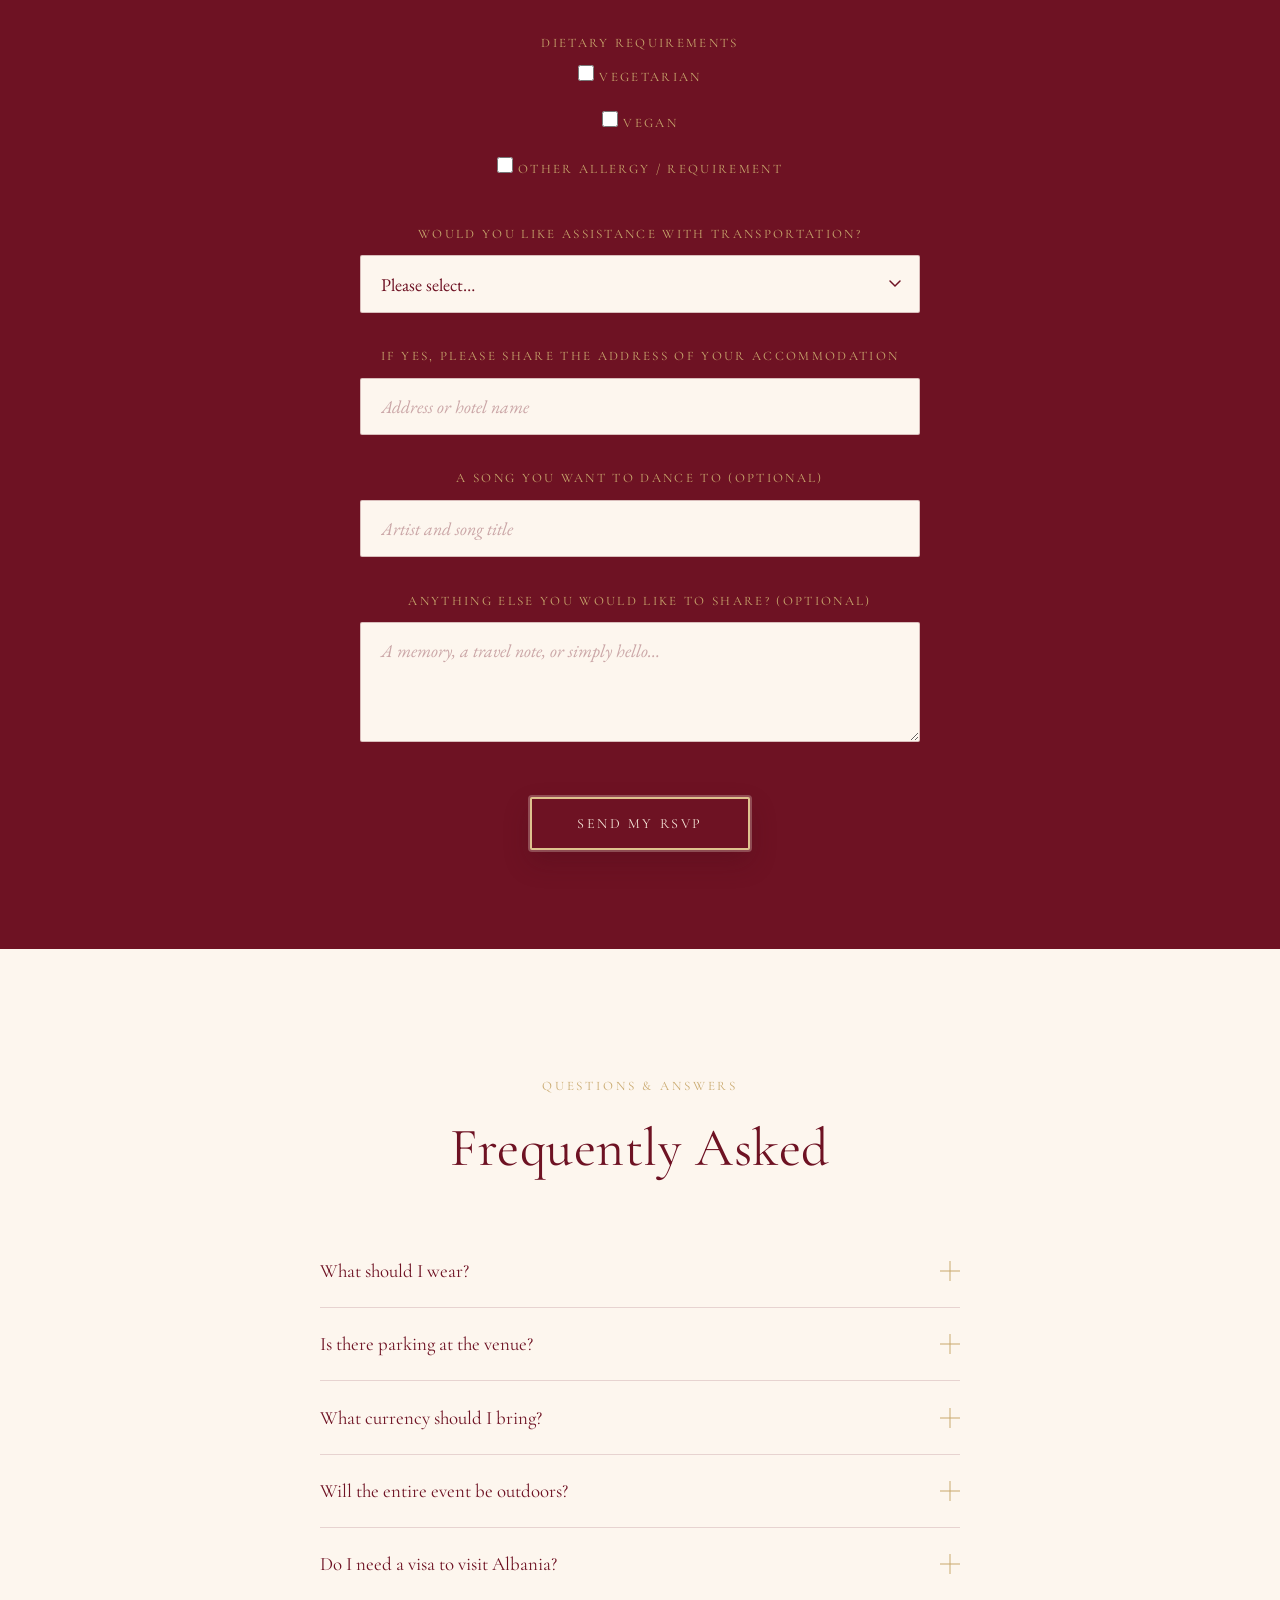
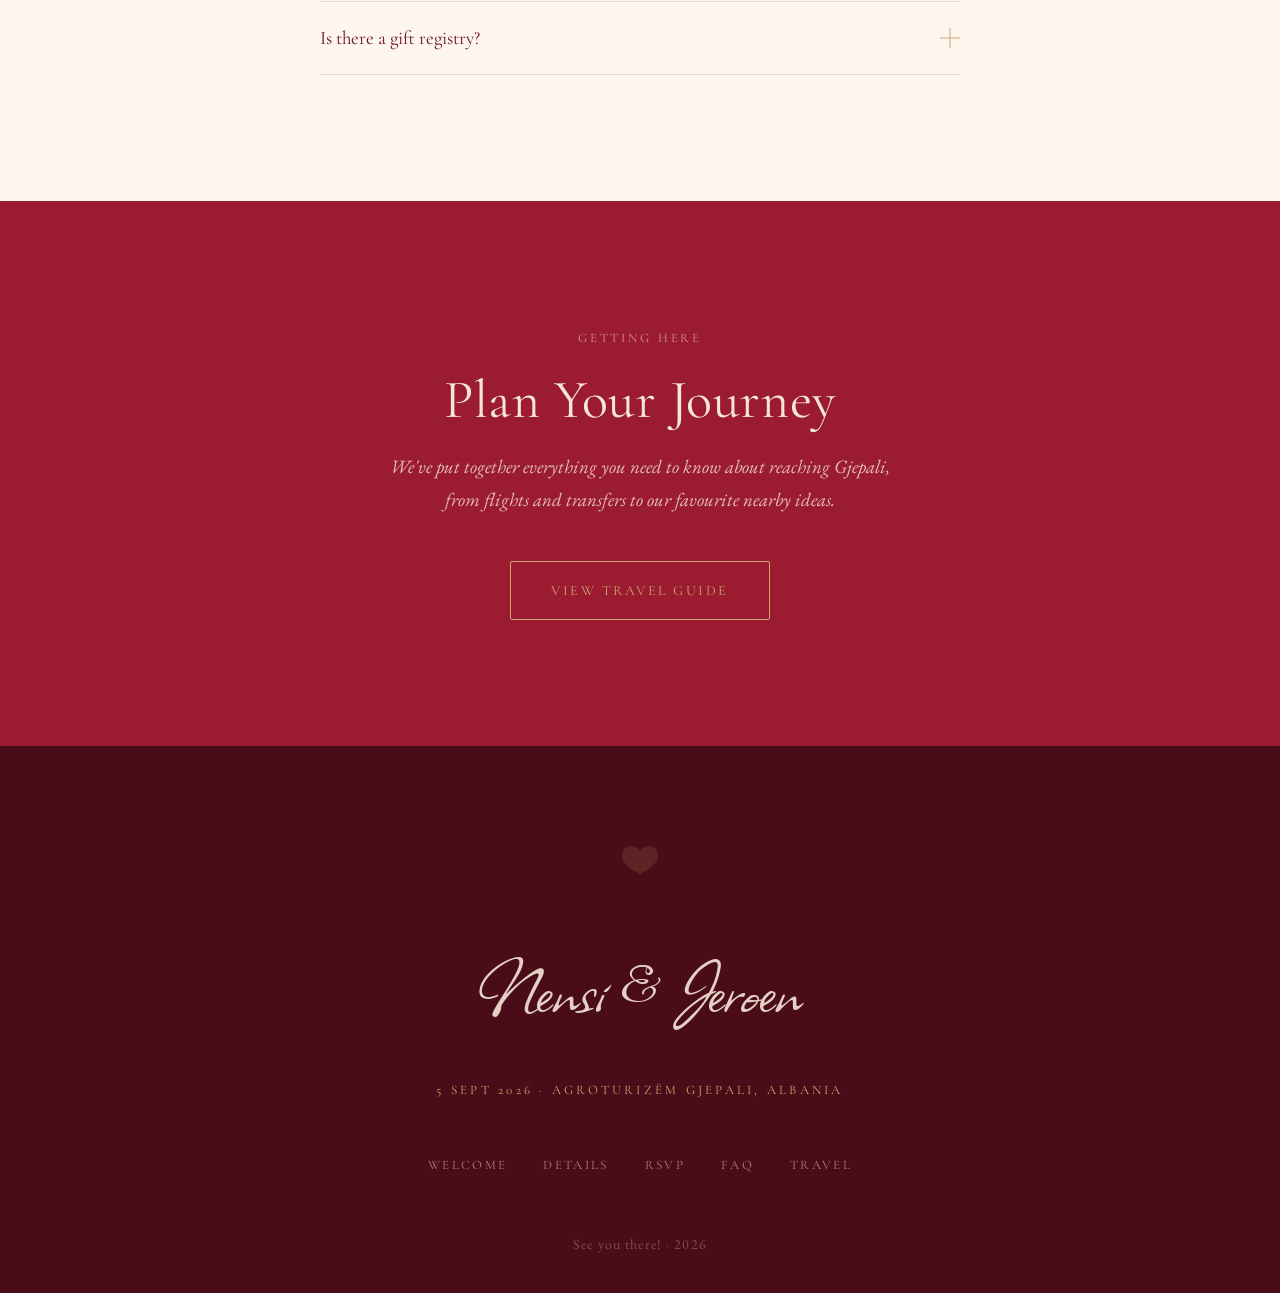
==== commit a0fddbbb: "icons" ====
--- a/index.html
+++ b/index.html
@@ -177,11 +177,9 @@
 
         <div class="detail-card">
           <svg class="detail-icon" width="36" height="36" viewBox="0 0 36 36" fill="none" stroke="currentColor" stroke-width="1.2" stroke-linecap="round" stroke-linejoin="round" aria-hidden="true">
-            <path d="M18 8C18 5.8 20 4.7 21.6 6C23.2 7.3 22.4 9.8 20.1 10.8C18.8 11.4 18 12.2 18 14"/>
-            <path d="M18 14L7 27"/>
-            <path d="M18 14L29 27"/>
-            <path d="M7 27C10.3 29.2 14 30.3 18 30.3C22 30.3 25.7 29.2 29 27"/>
-            <path d="M11 22.3C13.1 23.4 15.4 24 18 24C20.6 24 22.9 23.4 25 22.3"/>
+            <path d="M16 14L7 9C5.7 8.3 4 9.2 4 10.8V25.2C4 26.8 5.7 27.7 7 27L16 22"/>
+            <path d="M20 14L29 9C30.3 8.3 32 9.2 32 10.8V25.2C32 26.8 30.3 27.7 29 27L20 22"/>
+            <rect x="14.5" y="13.5" width="7" height="9" rx="1.5"/>
           </svg>
           <h3>Dress Code</h3>
           <p>Wear whatever makes you happy!<br>We recommend footwear suitable for walking on grass.</p>
@@ -204,17 +202,15 @@
 
         <div class="detail-card">
           <svg class="detail-icon" width="36" height="36" viewBox="0 0 36 36" fill="none" stroke="currentColor" stroke-width="1.2" stroke-linecap="round" stroke-linejoin="round" aria-hidden="true">
-            <circle cx="18" cy="12" r="4.5"/>
-            <path d="M18 3.5V5.5"/>
-            <path d="M18 18.5V20.5"/>
-            <path d="M9.5 12H7.5"/>
-            <path d="M28.5 12H26.5"/>
-            <path d="M12 6L10.6 4.6"/>
-            <path d="M24 6L25.4 4.6"/>
-            <path d="M12 18L10.6 19.4"/>
-            <path d="M24 18L25.4 19.4"/>
-            <path d="M7 27C10 24.8 14 24.8 17 27C20 29.2 24 29.2 29 26"/>
-            <path d="M8 31C11 28.8 15 28.8 18 31C21 33.2 25 33.2 30 30"/>
+            <circle cx="18" cy="18" r="6"/>
+            <path d="M18 4V8"/>
+            <path d="M18 28V32"/>
+            <path d="M4 18H8"/>
+            <path d="M28 18H32"/>
+            <path d="M8.1 8.1L10.9 10.9"/>
+            <path d="M25.1 25.1L27.9 27.9"/>
+            <path d="M27.9 8.1L25.1 10.9"/>
+            <path d="M10.9 25.1L8.1 27.9"/>
           </svg>
           <h3>Outdoor Celebration</h3>
           <p>The ceremony & reception take place outdoors. Expect warm Mediterranean evenings. Light wrap recommended.</p>
